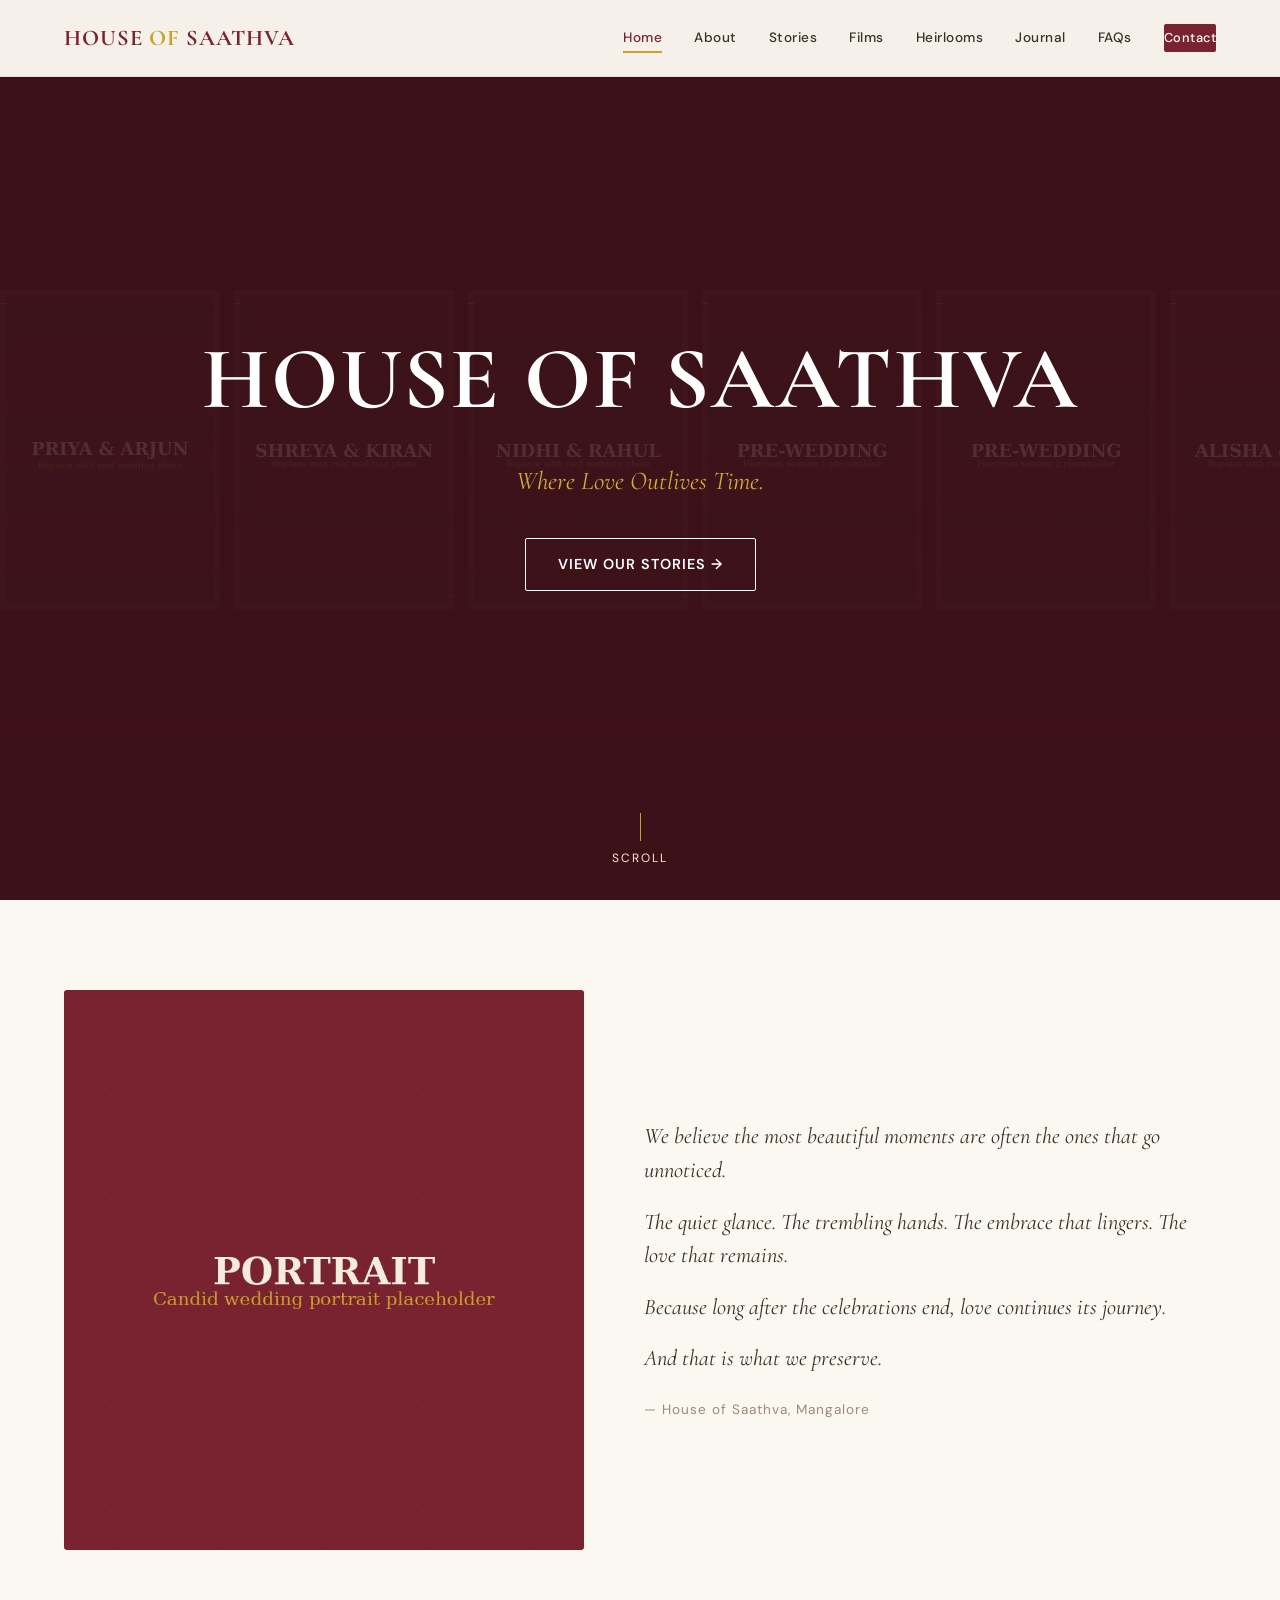
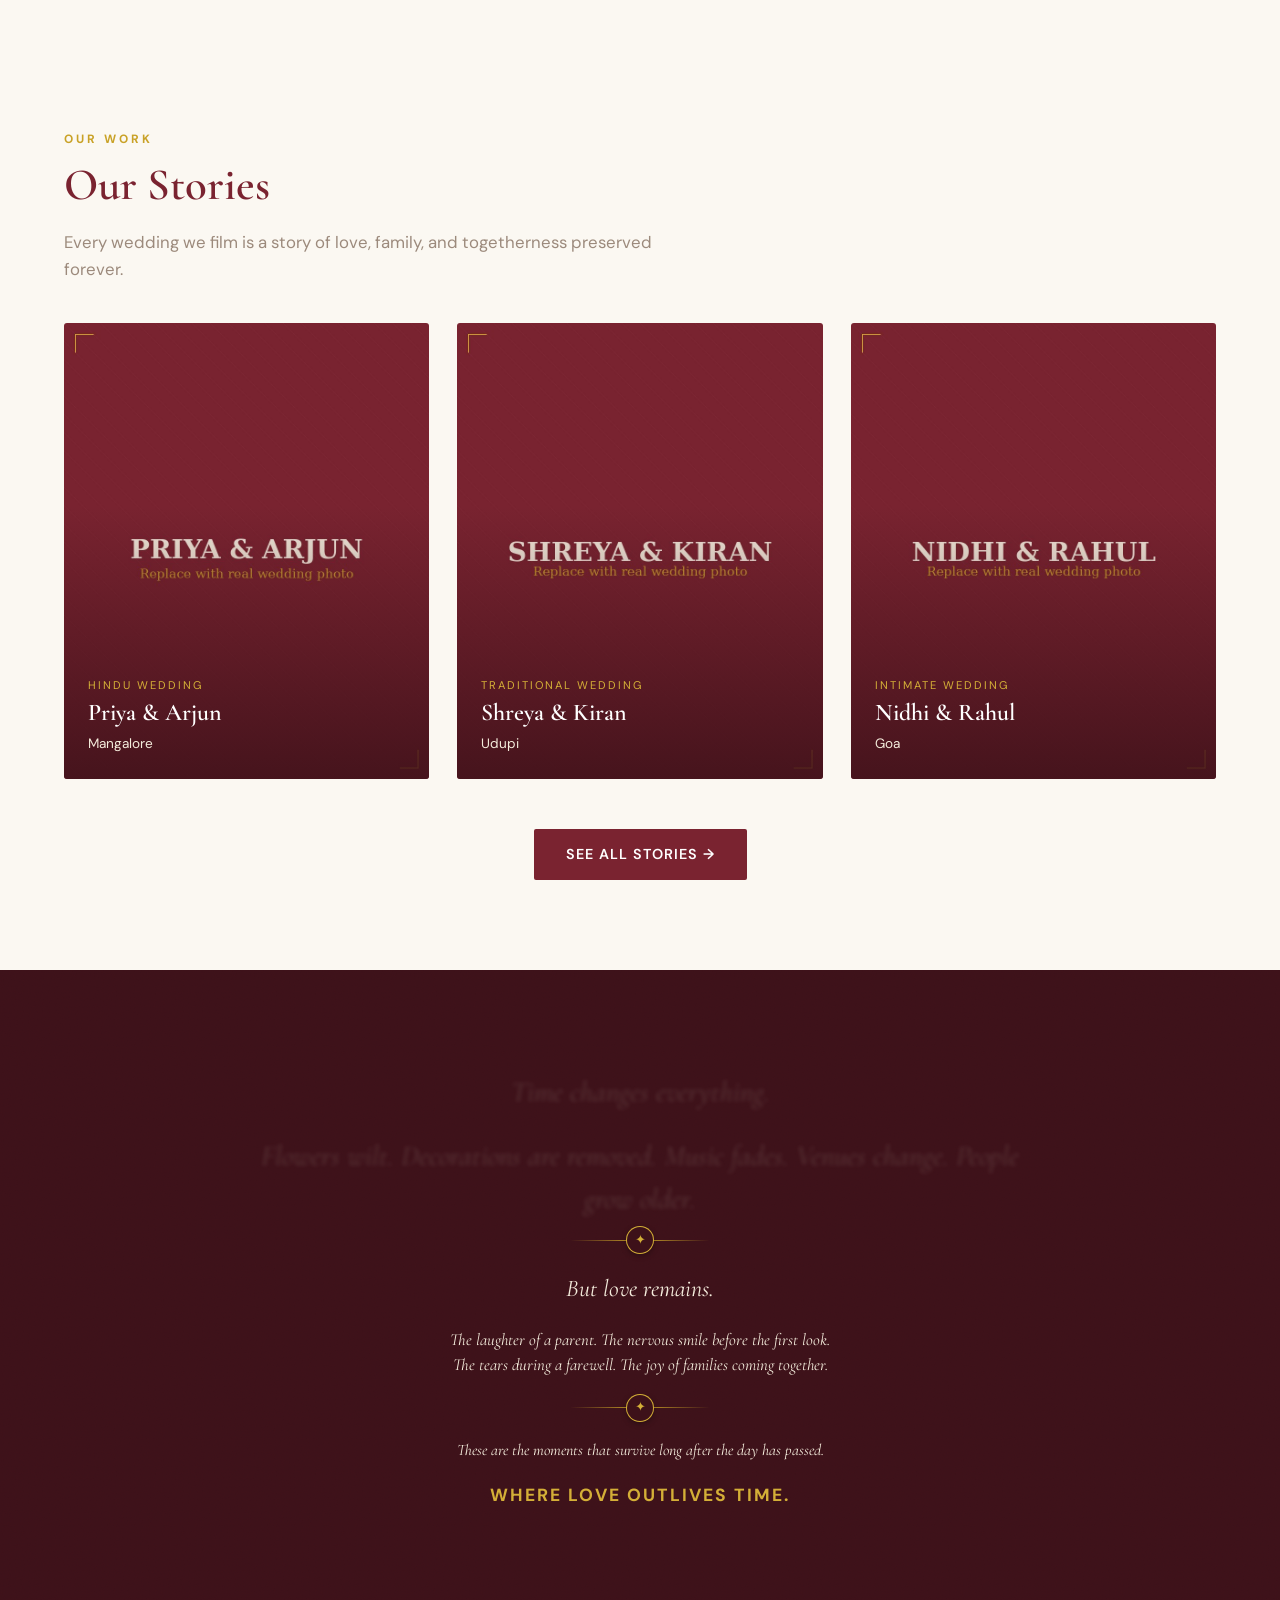
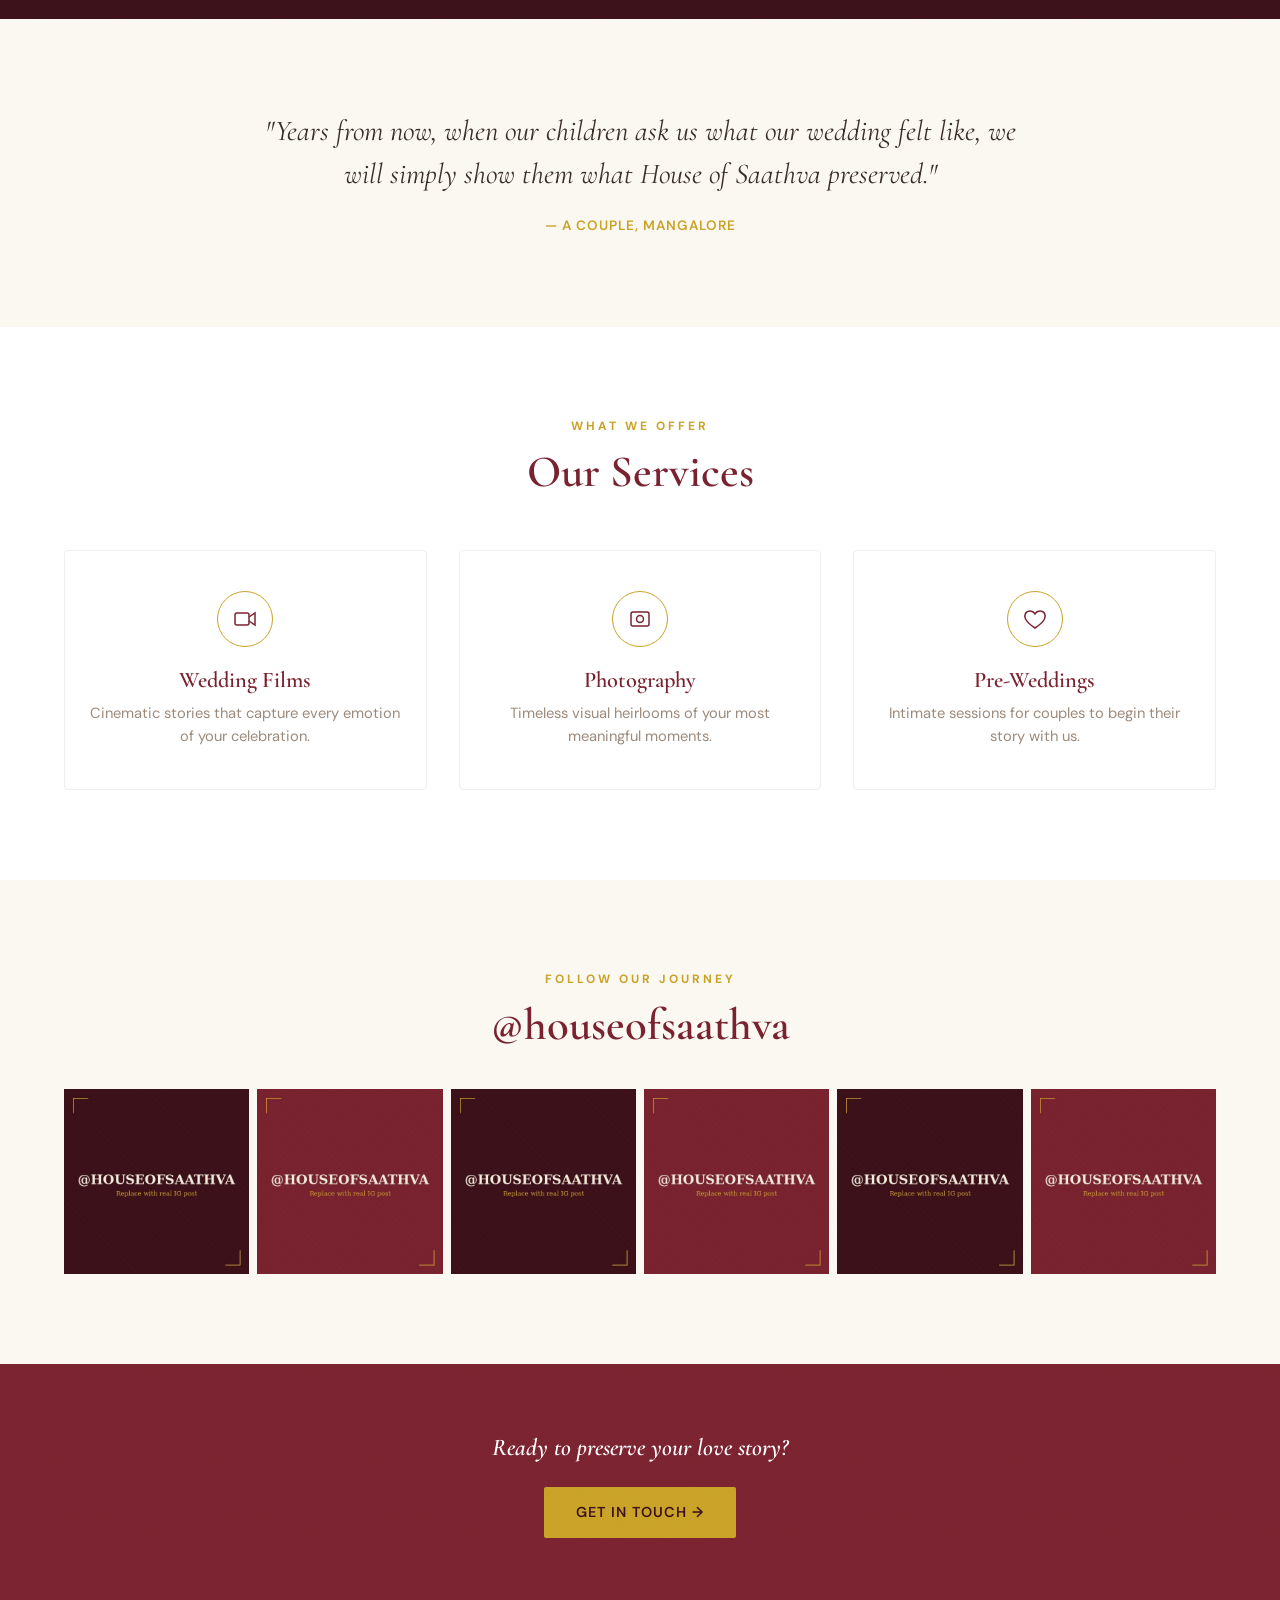
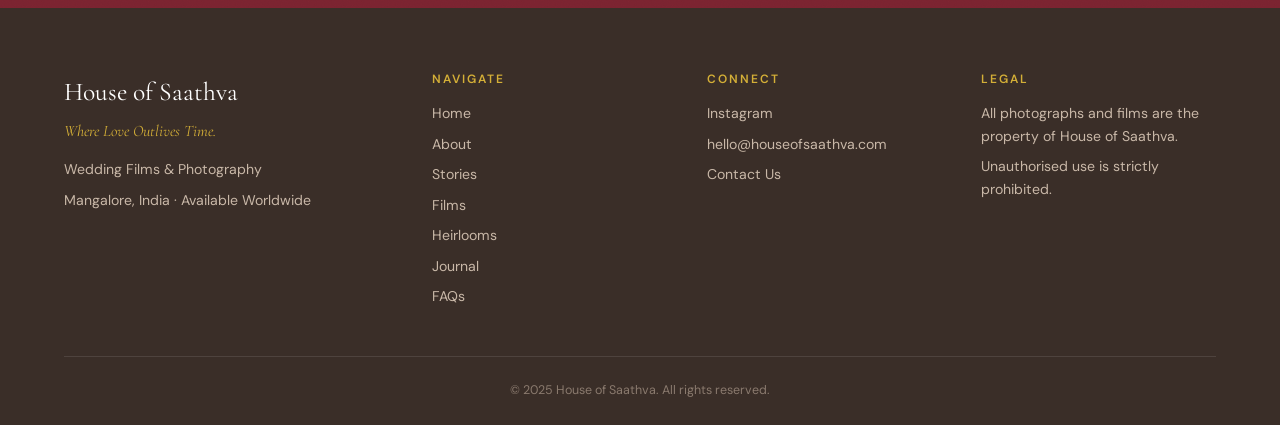
==== HouseOfSaathva-website/index.html @ 0d335da4 "Initial Website" ====
<!DOCTYPE html>
<html lang="en">
<head>
<meta charset="UTF-8">
<meta name="viewport" content="width=device-width, initial-scale=1.0">
<title>House of Saathva | Luxury Wedding Films & Photography in Mangalore</title>
<meta name="description" content="House of Saathva — luxury wedding films and photography studio based in Mangalore. We preserve timeless love stories, emotions, and visual heirlooms for generations. Available worldwide.">
<meta property="og:title" content="House of Saathva | Luxury Wedding Films & Photography">
<meta property="og:description" content="Where Love Outlives Time. Luxury wedding films and photography studio based in Mangalore, available worldwide.">
<meta property="og:image" content="images/og-cover.jpg">
<meta property="og:type" content="website">
<link rel="icon" href="images/favicon.png">
<link rel="stylesheet" href="css/style.css">
</head>
<body>

<!-- ===================== HEADER ===================== -->
<header class="site-header">
  <div class="container">
    <a href="index.html" class="logo">HOUSE <span>OF</span> SAATHVA</a>
    <nav class="nav-links">
      <a href="index.html" class="active">Home</a>
      <a href="about.html">About</a>
      <a href="stories.html">Stories</a>
      <a href="films.html">Films</a>
      <a href="heirlooms.html">Heirlooms</a>
      <a href="journal.html">Journal</a>
      <a href="faqs.html">FAQs</a>
      <a href="contact.html" class="nav-cta">Contact</a>
    </nav>
    <button class="hamburger" aria-label="Toggle menu">
      <span></span><span></span><span></span>
    </button>
  </div>
</header>

<!-- ===================== HOME HERO ===================== -->
<!--
  INTERN NOTE: This hero uses a slow-scrolling "filmstrip" of photo frames
  behind the title instead of one static background image — evokes a film
  reel rather than a posed photo. It currently reuses the story/heirloom
  placeholder images. Once real wedding photos are ready, just swap those
  same filenames (story-1.jpg, story-2.jpg, etc.) and this will update
  automatically — no HTML changes needed. If you'd rather use a real
  wedding video here instead, replace the whole .filmstrip div with:
  <video autoplay muted loop playsinline><source src="images/hero-film.mp4" type="video/mp4"></video>
-->
<section class="home-hero">
  <div class="filmstrip">
    <div class="filmstrip-track">
      <div class="filmstrip-frame" style="background-image:url('images/story-1.jpg')"></div>
      <div class="filmstrip-frame" style="background-image:url('images/story-2.jpg')"></div>
      <div class="filmstrip-frame" style="background-image:url('images/story-3.jpg')"></div>
      <div class="filmstrip-frame" style="background-image:url('images/heirloom-1.jpg')"></div>
      <div class="filmstrip-frame" style="background-image:url('images/heirloom-2.jpg')"></div>
      <div class="filmstrip-frame" style="background-image:url('images/story-4.jpg')"></div>
      <div class="filmstrip-frame" style="background-image:url('images/story-5.jpg')"></div>
      <div class="filmstrip-frame" style="background-image:url('images/story-6.jpg')"></div>
      <!-- duplicate set for seamless infinite loop -->
      <div class="filmstrip-frame" style="background-image:url('images/story-1.jpg')"></div>
      <div class="filmstrip-frame" style="background-image:url('images/story-2.jpg')"></div>
      <div class="filmstrip-frame" style="background-image:url('images/story-3.jpg')"></div>
      <div class="filmstrip-frame" style="background-image:url('images/heirloom-1.jpg')"></div>
      <div class="filmstrip-frame" style="background-image:url('images/heirloom-2.jpg')"></div>
      <div class="filmstrip-frame" style="background-image:url('images/story-4.jpg')"></div>
      <div class="filmstrip-frame" style="background-image:url('images/story-5.jpg')"></div>
      <div class="filmstrip-frame" style="background-image:url('images/story-6.jpg')"></div>
    </div>
  </div>
  <div class="home-hero-content">
    <div class="brand-mark">HOUSE OF SAATHVA</div>
    <div class="tagline">Where Love Outlives Time.</div>
    <a href="stories.html" class="btn btn-outline">View Our Stories →</a>
  </div>
  <div class="scroll-hint"><div class="line"></div>SCROLL</div>
</section>

<!-- ===================== BRAND STATEMENT ===================== -->
<section class="section-ivory">
  <div class="container">
    <div class="statement-grid reveal">
      <img class="develop" src="images/statement-portrait.jpg" alt="Candid wedding portrait by House of Saathva, Mangalore">
      <div class="statement-text">
        <p>We believe the most beautiful moments are often the ones that go unnoticed.</p>
        <p>The quiet glance. The trembling hands. The embrace that lingers. The love that remains.</p>
        <p>Because long after the celebrations end, love continues its journey.</p>
        <p>And that is what we preserve.</p>
        <div class="signature">— House of Saathva, Mangalore</div>
      </div>
    </div>
  </div>
</section>

<!-- ===================== FEATURED STORIES ===================== -->
<section class="section-ivory">
  <div class="container">
    <div class="reveal">
      <span class="eyebrow">Our Work</span>
      <h2 class="section-title">Our Stories</h2>
      <p class="section-sub">Every wedding we film is a story of love, family, and togetherness preserved forever.</p>
    </div>

    <!-- INTERN NOTE: Replace each image below with real wedding photos after July 15 -->
    <div class="card-grid reveal">
      <a href="stories.html" class="story-card">
        <img class="develop" src="images/story-1.jpg" alt="Priya and Arjun Mangalore Hindu wedding photography">
        <div class="story-card-label">
          <span class="tag">Hindu Wedding</span>
          <h3>Priya & Arjun</h3>
          <span class="loc">Mangalore</span>
        </div>
      </a>
      <a href="stories.html" class="story-card">
        <img class="develop" src="images/story-2.jpg" alt="Shreya and Kiran coastal Karnataka wedding photography">
        <div class="story-card-label">
          <span class="tag">Traditional Wedding</span>
          <h3>Shreya & Kiran</h3>
          <span class="loc">Udupi</span>
        </div>
      </a>
      <a href="stories.html" class="story-card">
        <img class="develop" src="images/story-3.jpg" alt="Nidhi and Rahul intimate beach wedding Goa">
        <div class="story-card-label">
          <span class="tag">Intimate Wedding</span>
          <h3>Nidhi & Rahul</h3>
          <span class="loc">Goa</span>
        </div>
      </a>
    </div>

    <div class="center" style="margin-top: 50px;">
      <a href="stories.html" class="btn btn-primary">See All Stories →</a>
    </div>
  </div>
</section>

<!-- ===================== TAGLINE MEANING ===================== -->
<!-- INTERN NOTE: Each <p class="time-line"> here starts dim and slightly
     blurred, like a fading memory. As the user scrolls, JS (see
     js/main.js, the "Tagline scroll sequence" block) adds the class
     "in-focus" to the line currently in view, and "settled" to lines
     already passed. This makes the copy visually perform its own
     meaning — moments surfacing, then settling into memory. The final
     gold line uses .time-final so it stays fully visible once reached,
     anchoring the section. -->
<section class="section-dark texture-grain center" id="time-section">
  <div class="container">
    <div class="quote-block">
      <p class="time-line">Time changes everything.</p>
      <p class="time-line">Flowers wilt. Decorations are removed. Music fades. Venues change. People grow older.</p>
      <div class="divider-dots"><span></span><span></span><span></span></div>
      <p class="time-line" style="font-size: 1.5rem;">But love remains.</p>
      <p class="time-line" style="font-size: 1.05rem;">
      The laughter of a parent. The nervous smile before the first look.<br>
      The tears during a farewell. The joy of families coming together.</p>
      <div class="divider-dots"><span></span><span></span><span></span></div>
      <p class="time-line" style="font-size: 1rem;">
      These are the moments that survive long after the day has passed.</p>
      <p class="time-final" style="margin-top: 20px; letter-spacing: 2px; font-size: 1.1rem; color: var(--gold-light); text-transform: uppercase; font-family: var(--font-body); font-weight: 700; font-style: normal;">
      Where Love Outlives Time.</p>
    </div>
  </div>
</section>

<!-- ===================== TESTIMONIAL ===================== -->
<section class="section-ivory">
  <div class="container">
    <div class="quote-block reveal">
      <!-- INTERN NOTE: Replace with a real testimonial once received -->
      <p>"Years from now, when our children ask us what our wedding felt like, we will simply show them what House of Saathva preserved."</p>
      <div class="author">— A Couple, Mangalore</div>
    </div>
  </div>
</section>

<!-- ===================== SERVICES ===================== -->
<section>
  <div class="container">
    <div class="center reveal" style="margin-bottom: 50px;">
      <span class="eyebrow">What We Offer</span>
      <h2 class="section-title">Our Services</h2>
    </div>
    <div class="services-grid reveal">
      <div class="service-card">
        <div class="service-icon">
          <svg width="24" height="24" viewBox="0 0 24 24" fill="none" stroke="currentColor" stroke-width="1.5"><rect x="2" y="6" width="14" height="12" rx="2"/><path d="M16 10l6-4v12l-6-4"/></svg>
        </div>
        <h3>Wedding Films</h3>
        <p>Cinematic stories that capture every emotion of your celebration.</p>
      </div>
      <div class="service-card">
        <div class="service-icon">
          <svg width="24" height="24" viewBox="0 0 24 24" fill="none" stroke="currentColor" stroke-width="1.5"><rect x="3" y="5" width="18" height="14" rx="2"/><circle cx="12" cy="12" r="3.5"/></svg>
        </div>
        <h3>Photography</h3>
        <p>Timeless visual heirlooms of your most meaningful moments.</p>
      </div>
      <div class="service-card">
        <div class="service-icon">
          <svg width="24" height="24" viewBox="0 0 24 24" fill="none" stroke="currentColor" stroke-width="1.5"><path d="M12 21s-7-4.5-9.5-9C.5 8 3 4 7 4c2 0 4 1.2 5 3 1-1.8 3-3 5-3 4 0 6.5 4 4.5 8-2.5 4.5-9.5 9-9.5 9z"/></svg>
        </div>
        <h3>Pre-Weddings</h3>
        <p>Intimate sessions for couples to begin their story with us.</p>
      </div>
    </div>
  </div>
</section>

<!-- ===================== INSTAGRAM ===================== -->
<section class="section-ivory">
  <div class="container">
    <div class="center reveal" style="margin-bottom: 36px;">
      <span class="eyebrow">Follow Our Journey</span>
      <h2 class="section-title">@houseofsaathva</h2>
    </div>
    <!-- INTERN NOTE: Replace with a real Instagram embed (e.g. Curator.io, SnapWidget,
         or Instagram's own embed API) once the account has content. Static images
         used as a placeholder layout for now. -->
    <div class="insta-grid reveal">
      <a href="https://instagram.com/houseofsaathva" target="_blank"><img src="images/insta-1.jpg" alt="House of Saathva Instagram post"></a>
      <a href="https://instagram.com/houseofsaathva" target="_blank"><img src="images/insta-2.jpg" alt="House of Saathva Instagram post"></a>
      <a href="https://instagram.com/houseofsaathva" target="_blank"><img src="images/insta-3.jpg" alt="House of Saathva Instagram post"></a>
      <a href="https://instagram.com/houseofsaathva" target="_blank"><img src="images/insta-4.jpg" alt="House of Saathva Instagram post"></a>
      <a href="https://instagram.com/houseofsaathva" target="_blank"><img src="images/insta-5.jpg" alt="House of Saathva Instagram post"></a>
      <a href="https://instagram.com/houseofsaathva" target="_blank"><img src="images/insta-6.jpg" alt="House of Saathva Instagram post"></a>
    </div>
  </div>
</section>

<!-- ===================== CTA BANNER ===================== -->
<section class="cta-banner texture-grain">
  <h2>Ready to preserve your love story?</h2>
  <a href="contact.html" class="btn btn-gold">Get in Touch →</a>
</section>

<!-- ===================== FOOTER ===================== -->
<footer class="site-footer">
  <div class="container">
    <div class="footer-grid">
      <div class="footer-col">
        <div class="footer-brand">House of Saathva</div>
        <div class="footer-tagline">Where Love Outlives Time.</div>
        <p>Wedding Films & Photography</p>
        <p>Mangalore, India · Available Worldwide</p>
      </div>
      <div class="footer-col">
        <h4>Navigate</h4>
        <a href="index.html">Home</a>
        <a href="about.html">About</a>
        <a href="stories.html">Stories</a>
        <a href="films.html">Films</a>
        <a href="heirlooms.html">Heirlooms</a>
        <a href="journal.html">Journal</a>
        <a href="faqs.html">FAQs</a>
      </div>
      <div class="footer-col">
        <h4>Connect</h4>
        <a href="https://instagram.com/houseofsaathva" target="_blank">Instagram</a>
        <a href="mailto:hello@houseofsaathva.com">hello@houseofsaathva.com</a>
        <a href="contact.html">Contact Us</a>
      </div>
      <div class="footer-col">
        <h4>Legal</h4>
        <p>All photographs and films are the property of House of Saathva.</p>
        <p>Unauthorised use is strictly prohibited.</p>
      </div>
    </div>
    <div class="footer-bottom">© 2025 House of Saathva. All rights reserved.</div>
  </div>
</footer>

<script src="js/main.js"></script>
</body>
</html>
---- HouseOfSaathva-website/css/style.css ----
/* =========================================================
   HOUSE OF SAATHVA — MAIN STYLESHEET
   Fonts: Cormorant Garamond (headings) + DM Sans (body)
   Colors: see :root variables below
   ========================================================= */

@import url('https://fonts.googleapis.com/css2?family=Cormorant+Garamond:ital,wght@0,400;0,500;0,600;0,700;1,500;1,600&family=DM+Sans:wght@400;500;600;700&display=swap');

:root {
  --maroon: #7A2330;
  --maroon-dark: #3D1119;
  --gold: #C9A227;
  --gold-light: #D4AF37;
  --ivory: #FBF8F2;
  --cream: #F4ECDC;
  --dark: #3A2E28;
  --gray: #9C8A7C;
  --light-gray: #F0EEEB;
  --white: #FFFFFF;

  --font-display: 'Cormorant Garamond', Georgia, serif;
  --font-body: 'DM Sans', -apple-system, sans-serif;

  --max-width: 1200px;
  --transition: 0.3s ease;
}

* { margin: 0; padding: 0; box-sizing: border-box; }

html { scroll-behavior: smooth; }

body {
  font-family: var(--font-body);
  color: var(--dark);
  background: var(--white);
  line-height: 1.6;
  -webkit-font-smoothing: antialiased;
}

img { max-width: 100%; display: block; }
a { text-decoration: none; color: inherit; }
ul { list-style: none; }
button { font-family: inherit; cursor: pointer; border: none; background: none; }

.container {
  max-width: var(--max-width);
  margin: 0 auto;
  padding: 0 24px;
}

h1, h2, h3, h4 {
  font-family: var(--font-display);
  font-weight: 600;
  color: var(--maroon);
  line-height: 1.2;
}

.eyebrow {
  font-family: var(--font-body);
  font-size: 0.75rem;
  font-weight: 700;
  letter-spacing: 3px;
  text-transform: uppercase;
  color: var(--gold);
  display: block;
  margin-bottom: 10px;
}

.section-title {
  font-size: clamp(2rem, 4vw, 2.8rem);
  margin-bottom: 16px;
}

.section-sub {
  font-size: 1.05rem;
  color: var(--gray);
  max-width: 600px;
  margin-bottom: 40px;
}

.divider-dots {
  display: flex;
  justify-content: center;
  align-items: center;
  gap: 14px;
  margin: 30px 0;
}
/* HEIRLOOM SEAL — signature element. Replaces plain dots everywhere
   the .divider-dots markup is used, with no HTML changes required.
   A stitched-thread + wax-seal motif, evoking "Saath" (togetherness)
   and the idea of something bound and preserved. */
.divider-dots {
  position: relative;
}
.divider-dots span { display: none; } /* old plain dots, hidden — kept in markup for safety */
.divider-dots::before {
  content: '';
  width: 140px;
  height: 1px;
  background: linear-gradient(90deg, transparent, var(--gold) 50%, transparent);
}
.divider-dots::after {
  content: '✦';
  position: absolute;
  left: 50%;
  top: 50%;
  transform: translate(-50%, -50%);
  width: 26px;
  height: 26px;
  display: flex;
  align-items: center;
  justify-content: center;
  font-size: 13px;
  color: var(--maroon-dark);
  background: var(--gold);
  border-radius: 50%;
  box-shadow: 0 0 0 1px var(--gold), 0 2px 6px rgba(0,0,0,0.25);
}
.section-dark .divider-dots::after { color: var(--gold-light); background: var(--maroon-dark); box-shadow: 0 0 0 1px var(--gold-light), 0 2px 6px rgba(0,0,0,0.4); }

/* ===================== FILM GRAIN / HEIRLOOM TEXTURE ===================== */
/* Very subtle noise texture — pushes dark sections from "flat color"
   toward "aged photograph." Pure CSS, no image asset required. */
.texture-grain {
  position: relative;
}
.texture-grain::before {
  content: '';
  position: absolute;
  inset: 0;
  pointer-events: none;
  opacity: 0.06;
  mix-blend-mode: overlay;
  background-image: url("data:image/svg+xml,%3Csvg xmlns='http://www.w3.org/2000/svg' width='160' height='160'%3E%3Cfilter id='n'%3E%3CfeTurbulence type='fractalNoise' baseFrequency='0.85' numOctaves='2' stitchTiles='stitch'/%3E%3C/filter%3E%3Crect width='100%25' height='100%25' filter='url(%23n)'/%3E%3C/svg%3E");
}
.section-dark { position: relative; }

/* ===================== PHOTO DEVELOPING EFFECT ===================== */
/* Images tagged .develop start desaturated/soft/slightly zoomed, as if
   surfacing from a darkroom tray, then resolve to full clarity once
   scrolled into view (triggered by the existing .reveal/.visible JS). */
.develop {
  filter: sepia(45%) saturate(55%) blur(3px) brightness(0.92);
  transform: scale(1.04);
  transition: filter 1.4s cubic-bezier(0.22, 1, 0.36, 1), transform 1.4s cubic-bezier(0.22, 1, 0.36, 1);
}
.reveal.visible .develop,
.reveal.visible.develop {
  filter: sepia(0%) saturate(100%) blur(0) brightness(1);
  transform: scale(1);
}

/* ===================== TAGLINE "TIME" SCROLL SEQUENCE ===================== */
/* Each line starts dim/blurred like a fading memory, sharpens into full
   clarity as it's scrolled to, then settles into a soft dim once the
   next line takes focus — performing the section's own words. */
.time-line {
  opacity: 0.18;
  filter: blur(2px);
  transform: translateY(10px);
  transition: opacity 0.9s ease, filter 0.9s ease, transform 0.9s ease;
}
.time-line.in-focus {
  opacity: 1;
  filter: blur(0);
  transform: translateY(0);
}
.time-line.settled {
  opacity: 0.45;
  filter: blur(0);
  transform: translateY(0);
}
.time-final {
  opacity: 0;
  transform: translateY(8px);
  transition: opacity 1.1s ease, transform 1.1s ease;
}
.time-final.in-focus { opacity: 1; transform: translateY(0); }

/* ===================== FILMSTRIP HERO BACKDROP ===================== */
/* A slow horizontal reel of frames behind the home hero text — evokes
   cinema/film rather than a static photograph. Pure CSS animation. */
.filmstrip {
  position: absolute;
  inset: 0;
  display: flex;
  align-items: center;
  overflow: hidden;
  z-index: 0;
  opacity: 0.5;
}
.filmstrip-track {
  display: flex;
  gap: 14px;
  animation: filmstrip-scroll 90s linear infinite;
  will-change: transform;
}
.filmstrip-frame {
  flex: 0 0 auto;
  width: 220px;
  height: 320px;
  border: 6px solid rgba(251,248,242,0.08);
  border-radius: 2px;
  background-size: cover;
  background-position: center;
  filter: grayscale(35%) brightness(0.65);
}
@keyframes filmstrip-scroll {
  from { transform: translateX(0); }
  to { transform: translateX(-50%); }
}
@media (prefers-reduced-motion: reduce) {
  .filmstrip-track { animation: none; }
}
@media (max-width: 900px) {
  .filmstrip-frame { width: 160px; height: 230px; }
}

/* ===================== BUTTONS ===================== */
.btn {
  display: inline-block;
  padding: 14px 32px;
  font-size: 0.9rem;
  font-weight: 600;
  letter-spacing: 1px;
  text-transform: uppercase;
  border-radius: 2px;
  transition: var(--transition);
}
.btn-primary {
  background: var(--maroon);
  color: var(--white);
}
.btn-primary:hover { background: var(--maroon-dark); }
.btn-outline {
  background: transparent;
  border: 1.5px solid var(--white);
  color: var(--white);
}
.btn-outline:hover { background: var(--white); color: var(--maroon); }
.btn-gold {
  background: var(--gold);
  color: var(--maroon-dark);
}
.btn-gold:hover { background: var(--gold-light); }

/* ===================== HEADER / NAV ===================== */
.site-header {
  position: fixed;
  top: 0; left: 0; right: 0;
  z-index: 1000;
  background: rgba(251, 248, 242, 0.97);
  border-bottom: 1px solid rgba(201, 162, 39, 0.2);
  transition: var(--transition);
}
.site-header .container {
  display: flex;
  align-items: center;
  justify-content: space-between;
  height: 76px;
}
.logo {
  font-family: var(--font-display);
  font-size: 1.4rem;
  font-weight: 700;
  color: var(--maroon);
  letter-spacing: 1px;
}
.logo span { color: var(--gold); }

.nav-links {
  display: flex;
  gap: 32px;
  align-items: center;
}
.nav-links a {
  font-size: 0.85rem;
  font-weight: 500;
  letter-spacing: 0.5px;
  color: var(--dark);
  position: relative;
  padding: 4px 0;
  transition: var(--transition);
}
.nav-links a::after {
  content: '';
  position: absolute;
  bottom: 0; left: 0;
  width: 0; height: 1.5px;
  background: var(--gold);
  transition: var(--transition);
}
.nav-links a:hover::after,
.nav-links a.active::after { width: 100%; }
.nav-links a:hover,
.nav-links a.active { color: var(--maroon); }

.nav-cta {
  background: var(--maroon);
  color: var(--white) !important;
  padding: 10px 22px;
  border-radius: 2px;
  font-size: 0.8rem !important;
}
.nav-cta::after { display: none; }
.nav-cta:hover { background: var(--maroon-dark); }

.hamburger {
  display: none;
  flex-direction: column;
  gap: 5px;
  background: none;
}
.hamburger span {
  width: 26px; height: 2px;
  background: var(--maroon);
  transition: var(--transition);
}

/* ===================== HERO (generic page banner) ===================== */
.page-hero {
  height: 60vh;
  min-height: 380px;
  position: relative;
  display: flex;
  align-items: center;
  justify-content: center;
  text-align: center;
  background-size: cover;
  background-position: center;
  margin-top: 0;
}
.page-hero::before {
  content: '';
  position: absolute;
  inset: 0;
  background: linear-gradient(180deg, rgba(61,17,25,0.55) 0%, rgba(61,17,25,0.75) 100%);
}
.page-hero-content {
  position: relative;
  z-index: 2;
  color: var(--white);
}
.page-hero-content .eyebrow { color: var(--gold-light); }
.page-hero-content h1 {
  color: var(--white);
  font-size: clamp(2.5rem, 6vw, 4rem);
  font-style: italic;
}
.page-hero-content p {
  margin-top: 12px;
  font-size: 1.1rem;
  color: var(--cream);
}

/* ===================== HOME HERO (video) ===================== */
.home-hero {
  height: 100vh;
  position: relative;
  display: flex;
  align-items: center;
  justify-content: center;
  overflow: hidden;
  background: var(--maroon-dark);
}
.home-hero video,
.home-hero .hero-fallback-img {
  position: absolute;
  inset: 0;
  width: 100%;
  height: 100%;
  object-fit: cover;
}
.home-hero::before {
  content: '';
  position: absolute;
  inset: 0;
  background: linear-gradient(180deg, rgba(61,17,25,0.45) 0%, rgba(61,17,25,0.7) 100%);
  z-index: 1;
}
.home-hero-content {
  position: relative;
  z-index: 2;
  text-align: center;
  color: var(--white);
  padding: 0 20px;
}
.home-hero-content .brand-mark {
  font-family: var(--font-display);
  font-size: clamp(2.8rem, 8vw, 5.5rem);
  font-weight: 700;
  letter-spacing: 2px;
  margin-bottom: 12px;
}
.home-hero-content .tagline {
  font-family: var(--font-display);
  font-style: italic;
  font-size: clamp(1.1rem, 2.5vw, 1.6rem);
  color: var(--gold-light);
  margin-bottom: 36px;
}
.scroll-hint {
  position: absolute;
  bottom: 32px;
  left: 50%;
  transform: translateX(-50%);
  z-index: 2;
  color: var(--cream);
  font-size: 0.75rem;
  letter-spacing: 2px;
  text-transform: uppercase;
  display: flex;
  flex-direction: column;
  align-items: center;
  gap: 8px;
  animation: bounce 2.2s infinite;
}
.scroll-hint .line { width: 1px; height: 28px; background: var(--gold); }
@keyframes bounce {
  0%, 100% { transform: translate(-50%, 0); }
  50% { transform: translate(-50%, 8px); }
}

/* ===================== SECTIONS ===================== */
section { padding: 90px 0; }
.section-ivory { background: var(--ivory); }
.section-dark {
  background: var(--maroon-dark);
  color: var(--cream);
}
.section-dark h2, .section-dark h3 { color: var(--white); }
.section-dark .eyebrow { color: var(--gold-light); }

.center { text-align: center; }

/* ===================== BRAND STATEMENT (2-col) ===================== */
.statement-grid {
  display: grid;
  grid-template-columns: 1fr 1.1fr;
  gap: 60px;
  align-items: center;
}
.statement-grid img { border-radius: 3px; width: 100%; height: 560px; object-fit: cover; }
.statement-text p {
  font-family: var(--font-display);
  font-size: 1.4rem;
  font-style: italic;
  color: var(--dark);
  line-height: 1.5;
  margin-bottom: 18px;
}
.statement-text .signature {
  font-family: var(--font-body);
  font-size: 0.85rem;
  font-style: normal;
  color: var(--gray);
  letter-spacing: 1px;
  margin-top: 24px;
}

/* ===================== CARD GRID (stories) ===================== */
.card-grid {
  display: grid;
  grid-template-columns: repeat(3, 1fr);
  gap: 28px;
}
.story-card {
  position: relative;
  overflow: hidden;
  border-radius: 3px;
  aspect-ratio: 4/5;
  cursor: pointer;
}
.story-card img {
  width: 100%; height: 100%; object-fit: cover;
  transition: transform 0.6s ease;
}
.story-card:hover img { transform: scale(1.08); }
.story-card::after {
  content: '';
  position: absolute; inset: 0;
  background: linear-gradient(180deg, transparent 40%, rgba(61,17,25,0.85) 100%);
}
.story-card-label {
  position: absolute;
  bottom: 24px; left: 24px; right: 24px;
  z-index: 2;
  color: var(--white);
}
.story-card-label .tag {
  font-size: 0.7rem;
  letter-spacing: 2px;
  text-transform: uppercase;
  color: var(--gold-light);
  display: block;
  margin-bottom: 4px;
}
.story-card-label h3 {
  color: var(--white);
  font-size: 1.5rem;
  margin-bottom: 2px;
}
.story-card-label .loc {
  font-size: 0.85rem;
  color: var(--cream);
}

/* ===================== FILTER TAGS ===================== */
.filter-tags {
  display: flex;
  gap: 12px;
  flex-wrap: wrap;
  margin-bottom: 40px;
}
.filter-tag {
  padding: 8px 20px;
  border: 1px solid var(--gray);
  border-radius: 30px;
  font-size: 0.8rem;
  font-weight: 500;
  color: var(--dark);
  transition: var(--transition);
}
.filter-tag:hover, .filter-tag.active {
  background: var(--maroon);
  border-color: var(--maroon);
  color: var(--white);
}

/* ===================== QUOTE / TESTIMONIAL ===================== */
.quote-block {
  max-width: 760px;
  margin: 0 auto;
  text-align: center;
}
.quote-block p {
  font-family: var(--font-display);
  font-style: italic;
  font-size: clamp(1.3rem, 3vw, 1.8rem);
  color: var(--dark);
  line-height: 1.5;
  margin-bottom: 20px;
}
.section-dark .quote-block p { color: var(--cream); }
.quote-block .author {
  font-size: 0.85rem;
  letter-spacing: 1px;
  color: var(--gold);
  font-weight: 600;
  text-transform: uppercase;
}

/* ===================== SERVICES (3 cards) ===================== */
.services-grid {
  display: grid;
  grid-template-columns: repeat(3, 1fr);
  gap: 32px;
}
.service-card {
  text-align: center;
  padding: 40px 24px;
  background: var(--white);
  border: 1px solid var(--light-gray);
  border-radius: 4px;
  transition: var(--transition);
}
.service-card:hover { border-color: var(--gold); transform: translateY(-4px); }
.service-icon {
  width: 56px; height: 56px;
  margin: 0 auto 20px;
  border: 1.5px solid var(--gold);
  border-radius: 50%;
  display: flex; align-items: center; justify-content: center;
  color: var(--maroon);
}
.service-card h3 { margin-bottom: 8px; font-size: 1.4rem; }
.service-card p { color: var(--gray); font-size: 0.92rem; }

/* ===================== VALUES (5 across) ===================== */
.values-grid {
  display: grid;
  grid-template-columns: repeat(5, 1fr);
  gap: 24px;
}
.value-item { text-align: center; }
.value-num {
  width: 64px; height: 64px;
  border: 1.5px solid var(--gold);
  border-radius: 50%;
  display: flex; align-items: center; justify-content: center;
  font-family: var(--font-display);
  font-size: 1.5rem; font-weight: 700;
  color: var(--maroon);
  margin: 0 auto 14px;
}
.value-item h4 { font-size: 1.1rem; margin-bottom: 6px; color: var(--maroon); }
.value-item p { font-size: 0.8rem; color: var(--gray); font-style: italic; }

/* ===================== INSTAGRAM GRID ===================== */
.insta-grid {
  display: grid;
  grid-template-columns: repeat(6, 1fr);
  gap: 8px;
}
.insta-grid a { aspect-ratio: 1; overflow: hidden; }
.insta-grid img { width: 100%; height: 100%; object-fit: cover; transition: var(--transition); }
.insta-grid a:hover img { opacity: 0.8; transform: scale(1.05); }

/* ===================== CTA BANNER ===================== */
.cta-banner {
  background: var(--maroon);
  color: var(--white);
  text-align: center;
  padding: 70px 24px;
}
.cta-banner h2 { color: var(--white); margin-bottom: 24px; font-style: italic; }

/* ===================== FILM EMBEDS ===================== */
.film-featured {
  position: relative;
  width: 100%;
  aspect-ratio: 16/9;
  border-radius: 4px;
  overflow: hidden;
  margin-bottom: 50px;
}
.film-featured iframe { width: 100%; height: 100%; border: 0; }
.film-grid {
  display: grid;
  grid-template-columns: repeat(3, 1fr);
  gap: 28px;
}
.film-thumb {
  position: relative;
  aspect-ratio: 16/9;
  border-radius: 3px;
  overflow: hidden;
}
.film-thumb iframe { width: 100%; height: 100%; border: 0; }

/* ===================== ABOUT — text blocks ===================== */
.prose { max-width: 760px; }
.prose p { margin-bottom: 16px; font-size: 1.02rem; }
.prose .lead {
  font-family: var(--font-display);
  font-style: italic;
  font-size: 1.3rem;
  color: var(--maroon);
}

/* ===================== BLOG / JOURNAL ===================== */
.blog-grid {
  display: grid;
  grid-template-columns: repeat(3, 1fr);
  gap: 32px;
}
.blog-card { background: var(--white); }
.blog-card img { width: 100%; height: 240px; object-fit: cover; border-radius: 3px; margin-bottom: 18px; }
.blog-card .date { font-size: 0.75rem; color: var(--gold); letter-spacing: 1px; text-transform: uppercase; }
.blog-card h3 { font-size: 1.4rem; margin: 8px 0 10px; }
.blog-card p { color: var(--gray); font-size: 0.92rem; margin-bottom: 12px; }
.blog-card .read-more { font-size: 0.82rem; font-weight: 600; color: var(--maroon); }

/* ===================== FAQ ACCORDION ===================== */
.faq-item {
  border-bottom: 1px solid var(--light-gray);
}
.faq-question {
  display: flex;
  justify-content: space-between;
  align-items: center;
  padding: 24px 0;
  cursor: pointer;
  width: 100%;
  text-align: left;
}
.faq-question h3 { font-size: 1.15rem; color: var(--dark); font-family: var(--font-body); font-weight: 600; }
.faq-icon {
  font-size: 1.4rem;
  color: var(--gold);
  transition: var(--transition);
  flex-shrink: 0;
  margin-left: 16px;
}
.faq-item.open .faq-icon { transform: rotate(45deg); }
.faq-answer {
  max-height: 0;
  overflow: hidden;
  transition: max-height 0.35s ease, padding 0.35s ease;
}
.faq-item.open .faq-answer { max-height: 300px; padding-bottom: 24px; }
.faq-answer p { color: var(--gray); font-size: 0.95rem; line-height: 1.7; }

/* ===================== CONTACT ===================== */
.contact-grid {
  display: grid;
  grid-template-columns: 1.3fr 1fr;
  gap: 60px;
}
.form-group { margin-bottom: 20px; }
.form-group label {
  display: block;
  font-size: 0.8rem;
  font-weight: 600;
  letter-spacing: 0.5px;
  margin-bottom: 6px;
  color: var(--dark);
}
.form-group input,
.form-group select,
.form-group textarea {
  width: 100%;
  padding: 13px 16px;
  border: 1px solid var(--light-gray);
  border-radius: 2px;
  font-family: var(--font-body);
  font-size: 0.95rem;
  background: var(--ivory);
  transition: var(--transition);
}
.form-group input:focus,
.form-group select:focus,
.form-group textarea:focus {
  outline: none;
  border-color: var(--gold);
}
.checkbox-group {
  display: flex;
  flex-wrap: wrap;
  gap: 14px;
}
.checkbox-item {
  display: flex;
  align-items: center;
  gap: 6px;
  font-size: 0.88rem;
}
.checkbox-item input { width: auto; }

.contact-info { background: var(--cream); padding: 36px; border-radius: 4px; }
.contact-info h3 { margin-bottom: 18px; }
.contact-info-item { margin-bottom: 18px; }
.contact-info-item .label { font-size: 0.75rem; letter-spacing: 1px; text-transform: uppercase; color: var(--gold); display: block; margin-bottom: 3px; }
.contact-info-item .value { font-size: 1.05rem; color: var(--dark); }

.form-status {
  display: none;
  margin-top: 16px;
  padding: 14px 18px;
  border-radius: 3px;
  font-size: 0.9rem;
}
.form-status.success { display: block; background: #E6F4EA; color: #1E6B3C; }
.form-status.error { display: block; background: #FBEAEA; color: #A12E2E; }

/* ===================== FOOTER ===================== */
.site-footer {
  background: var(--dark);
  color: var(--cream);
  padding: 64px 0 24px;
}
.footer-grid {
  display: grid;
  grid-template-columns: 1.4fr 1fr 1fr 1fr;
  gap: 40px;
  margin-bottom: 40px;
}
.footer-col h4 {
  color: var(--gold-light);
  font-size: 0.75rem;
  letter-spacing: 2px;
  text-transform: uppercase;
  margin-bottom: 16px;
  font-family: var(--font-body);
}
.footer-brand {
  font-family: var(--font-display);
  font-size: 1.6rem;
  color: var(--white);
  margin-bottom: 6px;
}
.footer-tagline { font-style: italic; color: var(--gold-light); margin-bottom: 14px; font-family: var(--font-display); }
.footer-col p, .footer-col a { font-size: 0.88rem; color: #C9B8A8; display: block; margin-bottom: 8px; }
.footer-col a:hover { color: var(--gold-light); }
.footer-bottom {
  border-top: 1px solid rgba(255,255,255,0.1);
  padding-top: 24px;
  text-align: center;
  font-size: 0.78rem;
  color: #8A7A6E;
}

/* ===================== UTILITY ===================== */
.mt-0 { margin-top: 0; }
.reveal { opacity: 0; transform: translateY(24px); transition: opacity 0.7s ease, transform 0.7s ease; }
.reveal.visible { opacity: 1; transform: translateY(0); }

/* ===================== RESPONSIVE ===================== */
@media (max-width: 900px) {
  .nav-links { display: none; }
  .hamburger { display: flex; }
  .statement-grid { grid-template-columns: 1fr; }
  .statement-grid img { height: 360px; }
  .card-grid, .services-grid, .film-grid, .blog-grid { grid-template-columns: repeat(2, 1fr); }
  .values-grid { grid-template-columns: repeat(2, 1fr); gap: 32px 16px; }
  .insta-grid { grid-template-columns: repeat(3, 1fr); }
  .contact-grid { grid-template-columns: 1fr; }
  .footer-grid { grid-template-columns: 1fr 1fr; }

  .nav-links.mobile-open {
    display: flex;
    flex-direction: column;
    position: absolute;
    top: 76px; left: 0; right: 0;
    background: var(--ivory);
    padding: 24px;
    gap: 18px;
    border-bottom: 1px solid var(--light-gray);
  }
}

@media (max-width: 560px) {
  .card-grid, .services-grid, .film-grid, .blog-grid, .values-grid { grid-template-columns: 1fr; }
  .insta-grid { grid-template-columns: repeat(3, 1fr); }
  section { padding: 60px 0; }
}

@media (prefers-reduced-motion: reduce) {
  * { animation: none !important; transition: none !important; }
}
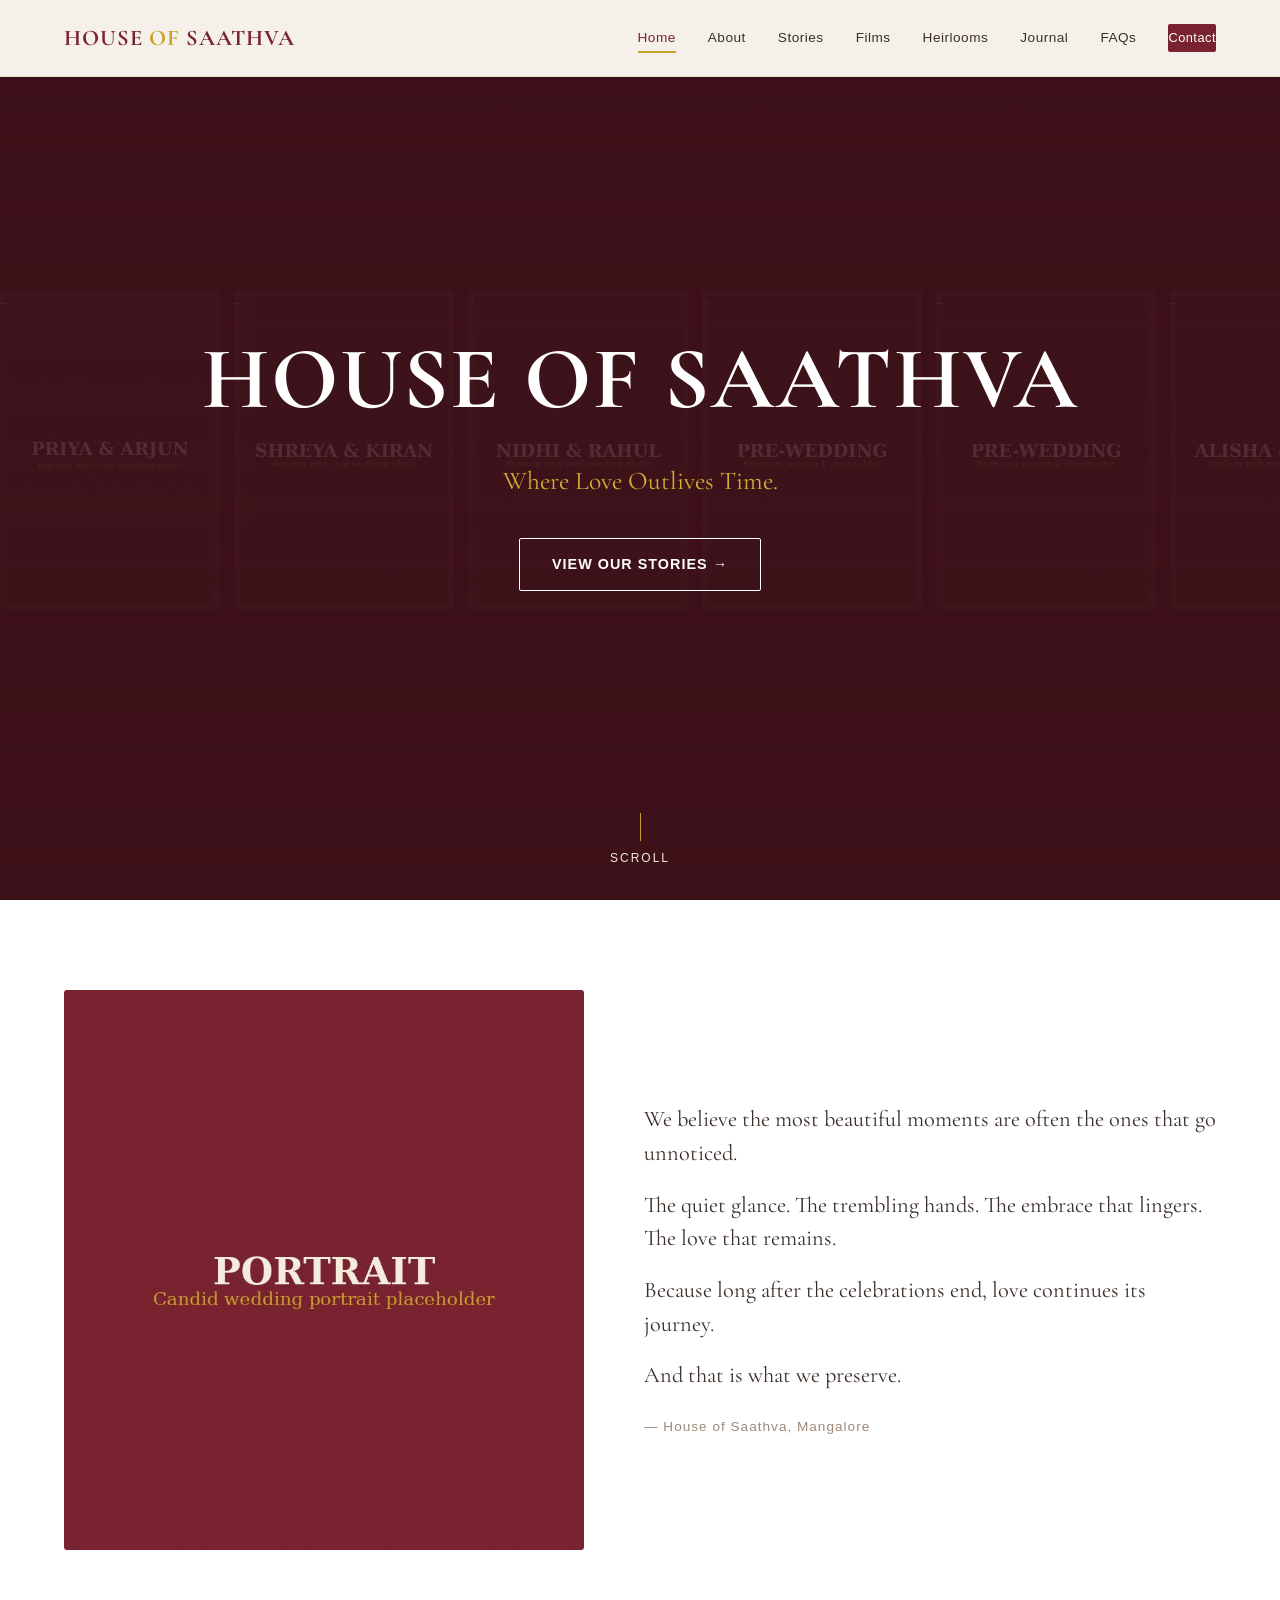
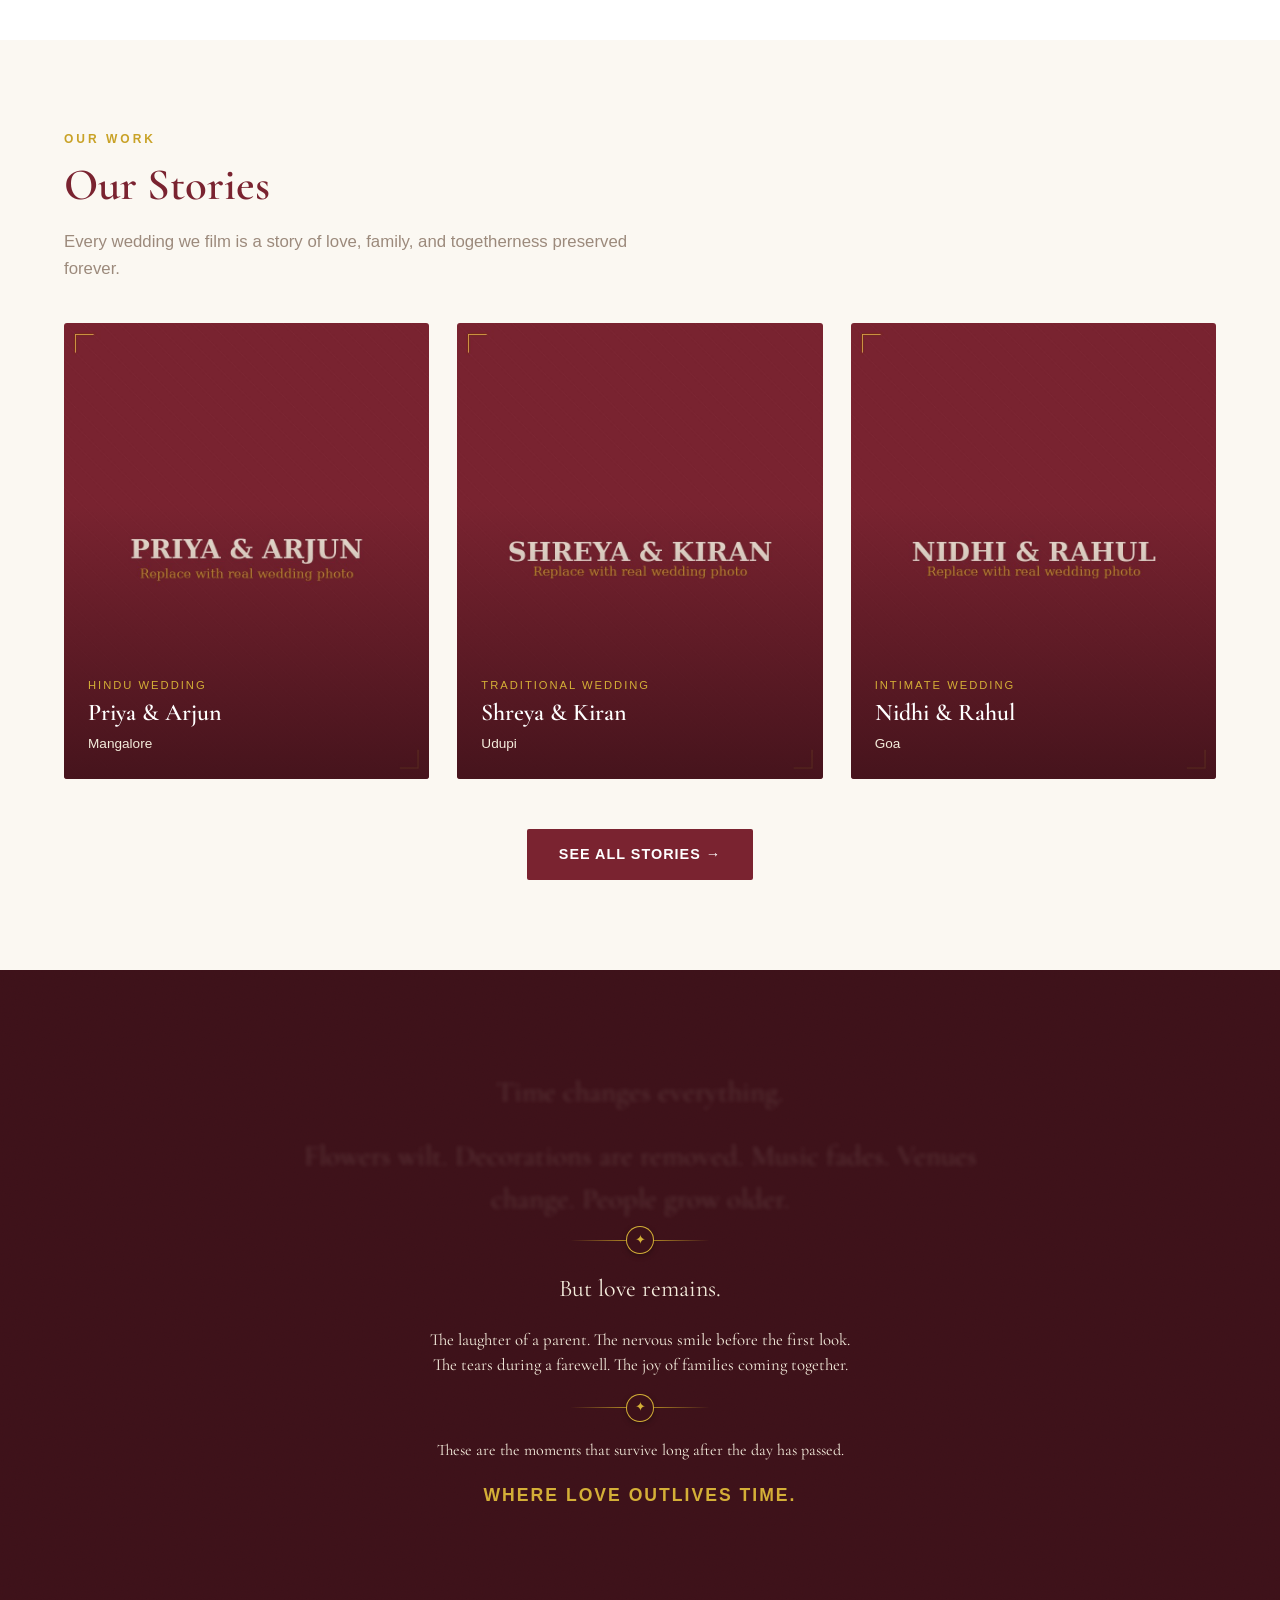
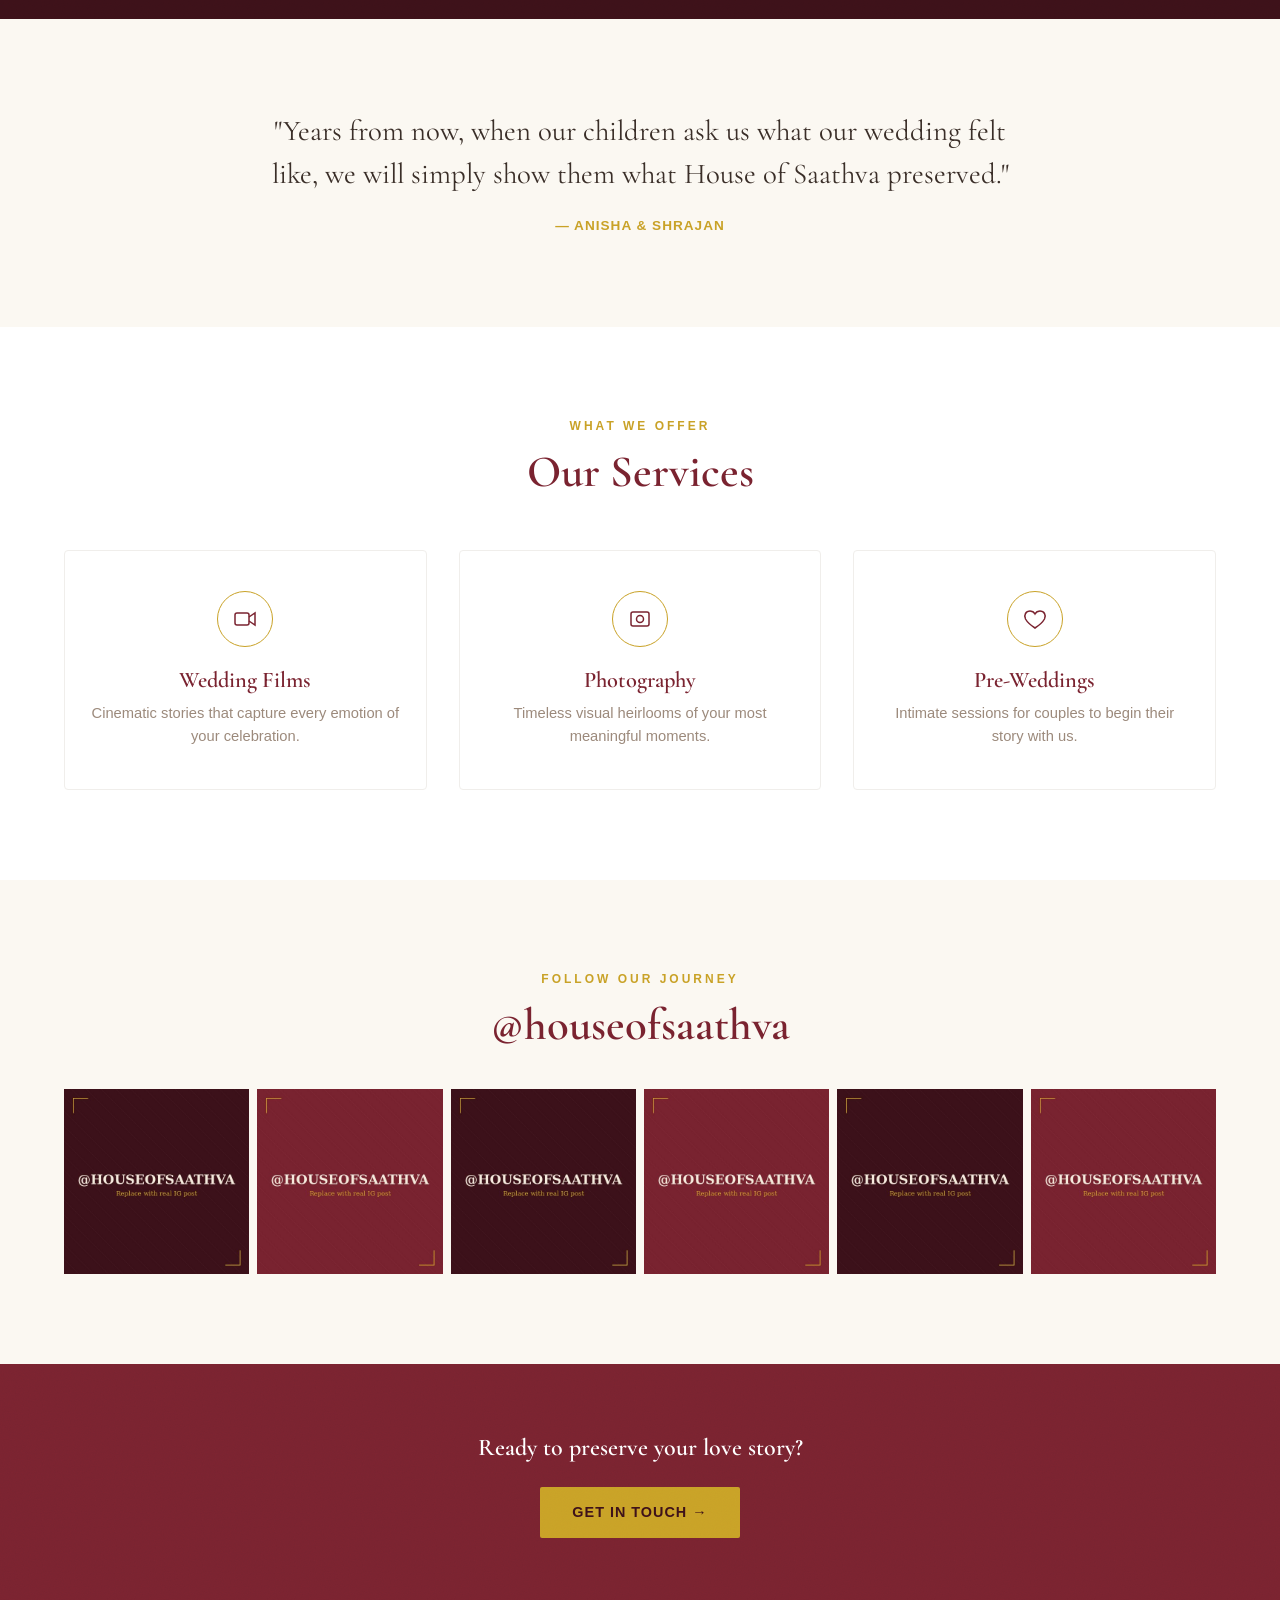
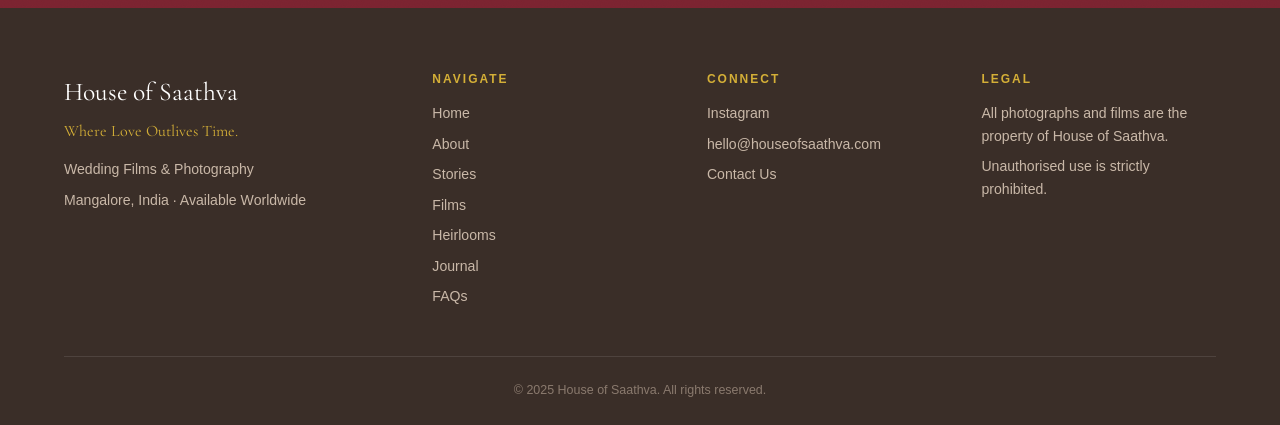
==== commit 620cf027: "update style" ====
--- a/HouseOfSaathva-website/index.html
+++ b/HouseOfSaathva-website/index.html
@@ -76,7 +76,7 @@
 </section>
 
 <!-- ===================== BRAND STATEMENT ===================== -->
-<section class="section-ivory">
+<section class="section-cream">
   <div class="container">
     <div class="statement-grid reveal">
       <img class="develop" src="images/statement-portrait.jpg" alt="Candid wedding portrait by House of Saathva, Mangalore">
@@ -168,7 +168,7 @@
     <div class="quote-block reveal">
       <!-- INTERN NOTE: Replace with a real testimonial once received -->
       <p>"Years from now, when our children ask us what our wedding felt like, we will simply show them what House of Saathva preserved."</p>
-      <div class="author">— A Couple, Mangalore</div>
+      <div class="author">— Anisha & Shrajan</div>
     </div>
   </div>
 </section>
--- a/HouseOfSaathva-website/css/style.css
+++ b/HouseOfSaathva-website/css/style.css
@@ -18,8 +18,8 @@
   --light-gray: #F0EEEB;
   --white: #FFFFFF;
 
-  --font-display: 'Cormorant Garamond', Georgia, serif;
-  --font-body: 'DM Sans', -apple-system, sans-serif;
+--font-display: 'Cormorant Garamond', Georgia, serif;
+--font-body: 'Jost', sans-serif;
 
   --max-width: 1200px;
   --transition: 0.3s ease;
@@ -345,7 +345,7 @@
 .page-hero-content h1 {
   color: var(--white);
   font-size: clamp(2.5rem, 6vw, 4rem);
-  font-style: italic;
+  font-style: normal;
 }
 .page-hero-content p {
   margin-top: 12px;
@@ -394,7 +394,7 @@
 }
 .home-hero-content .tagline {
   font-family: var(--font-display);
-  font-style: italic;
+  font-style: normal;
   font-size: clamp(1.1rem, 2.5vw, 1.6rem);
   color: var(--gold-light);
   margin-bottom: 36px;
@@ -444,7 +444,7 @@
 .statement-text p {
   font-family: var(--font-display);
   font-size: 1.4rem;
-  font-style: italic;
+  font-style: normal;
   color: var(--dark);
   line-height: 1.5;
   margin-bottom: 18px;
@@ -535,7 +535,7 @@
 }
 .quote-block p {
   font-family: var(--font-display);
-  font-style: italic;
+  font-style: normal;
   font-size: clamp(1.3rem, 3vw, 1.8rem);
   color: var(--dark);
   line-height: 1.5;
@@ -594,7 +594,7 @@
   margin: 0 auto 14px;
 }
 .value-item h4 { font-size: 1.1rem; margin-bottom: 6px; color: var(--maroon); }
-.value-item p { font-size: 0.8rem; color: var(--gray); font-style: italic; }
+.value-item p { font-size: 0.8rem; color: var(--gray); font-style: normal; }
 
 /* ===================== INSTAGRAM GRID ===================== */
 .insta-grid {
@@ -613,7 +613,7 @@
   text-align: center;
   padding: 70px 24px;
 }
-.cta-banner h2 { color: var(--white); margin-bottom: 24px; font-style: italic; }
+.cta-banner h2 { color: var(--white); margin-bottom: 24px; font-style: normal; }
 
 /* ===================== FILM EMBEDS ===================== */
 .film-featured {
@@ -643,7 +643,7 @@
 .prose p { margin-bottom: 16px; font-size: 1.02rem; }
 .prose .lead {
   font-family: var(--font-display);
-  font-style: italic;
+  font-style: normal;
   font-size: 1.3rem;
   color: var(--maroon);
 }
@@ -779,7 +779,7 @@
   color: var(--white);
   margin-bottom: 6px;
 }
-.footer-tagline { font-style: italic; color: var(--gold-light); margin-bottom: 14px; font-family: var(--font-display); }
+.footer-tagline { font-style: normal; color: var(--gold-light); margin-bottom: 14px; font-family: var(--font-display); }
 .footer-col p, .footer-col a { font-size: 0.88rem; color: #C9B8A8; display: block; margin-bottom: 8px; }
 .footer-col a:hover { color: var(--gold-light); }
 .footer-bottom {
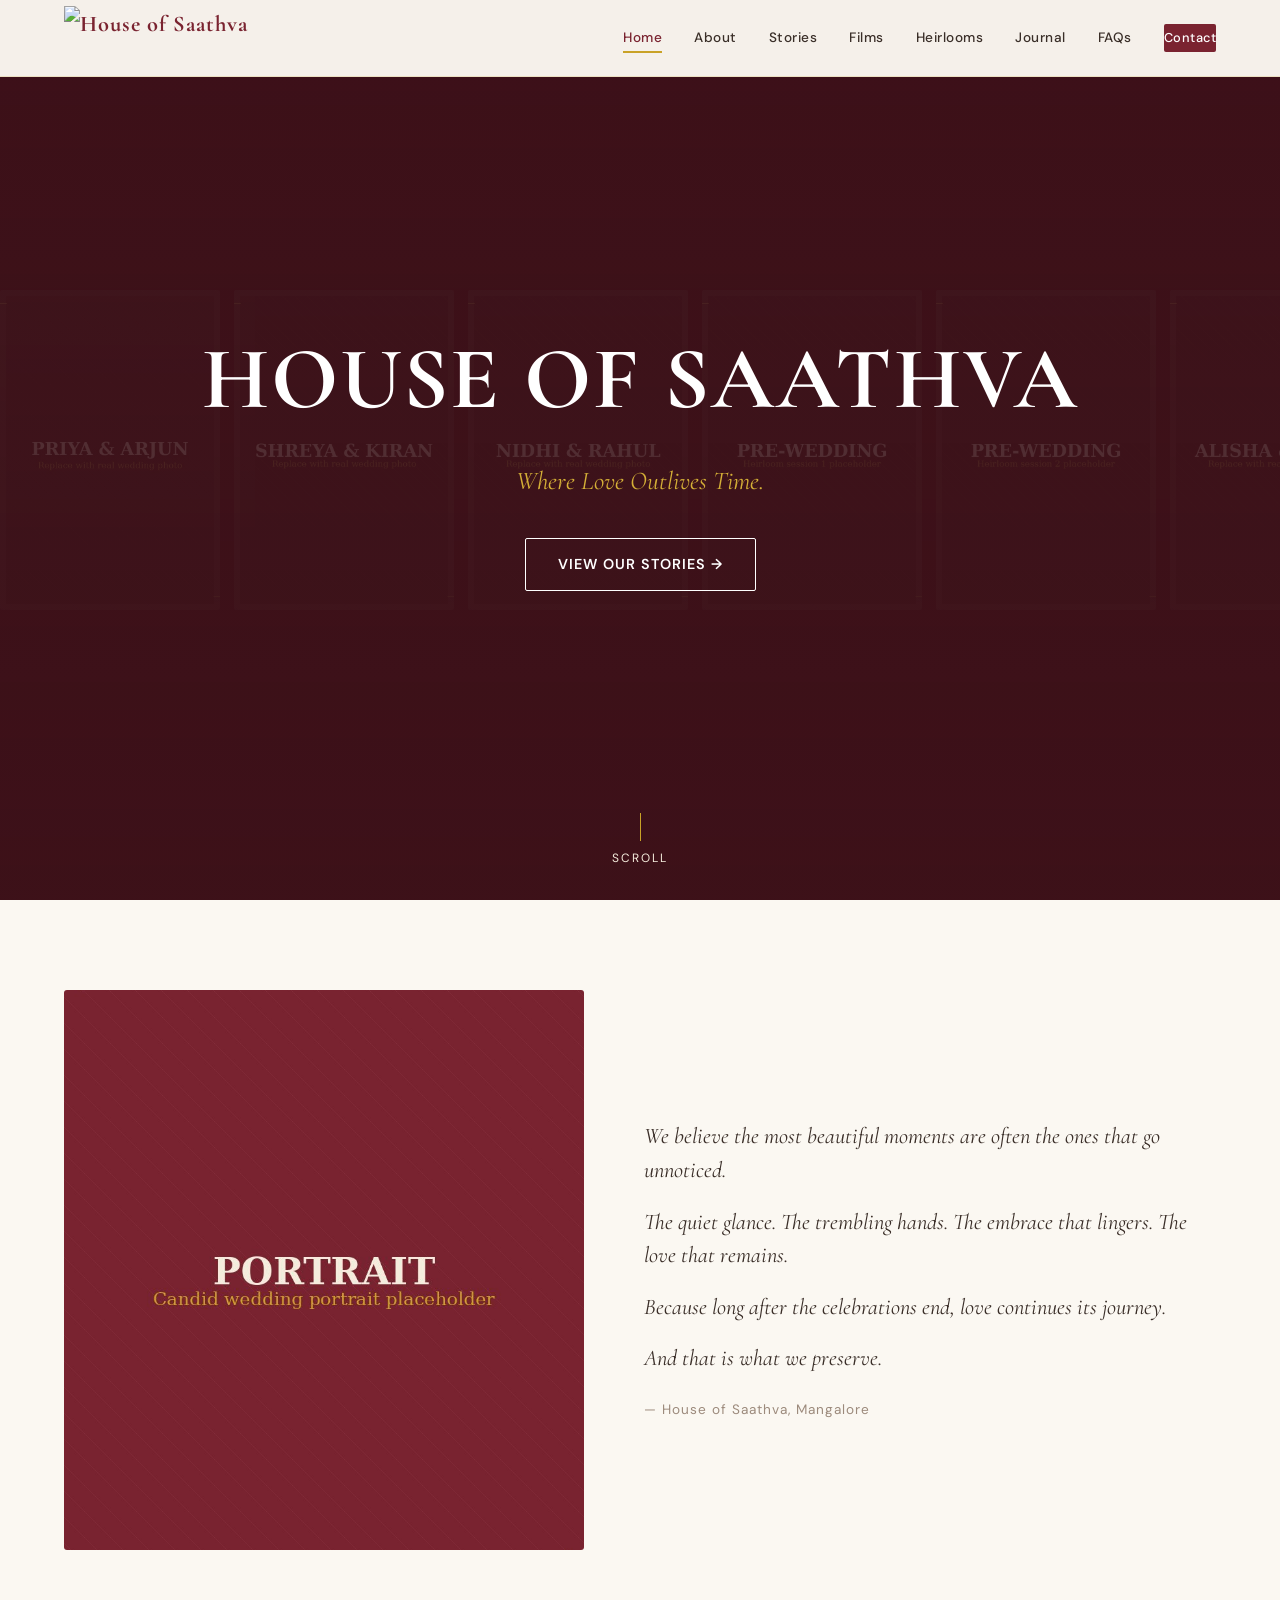
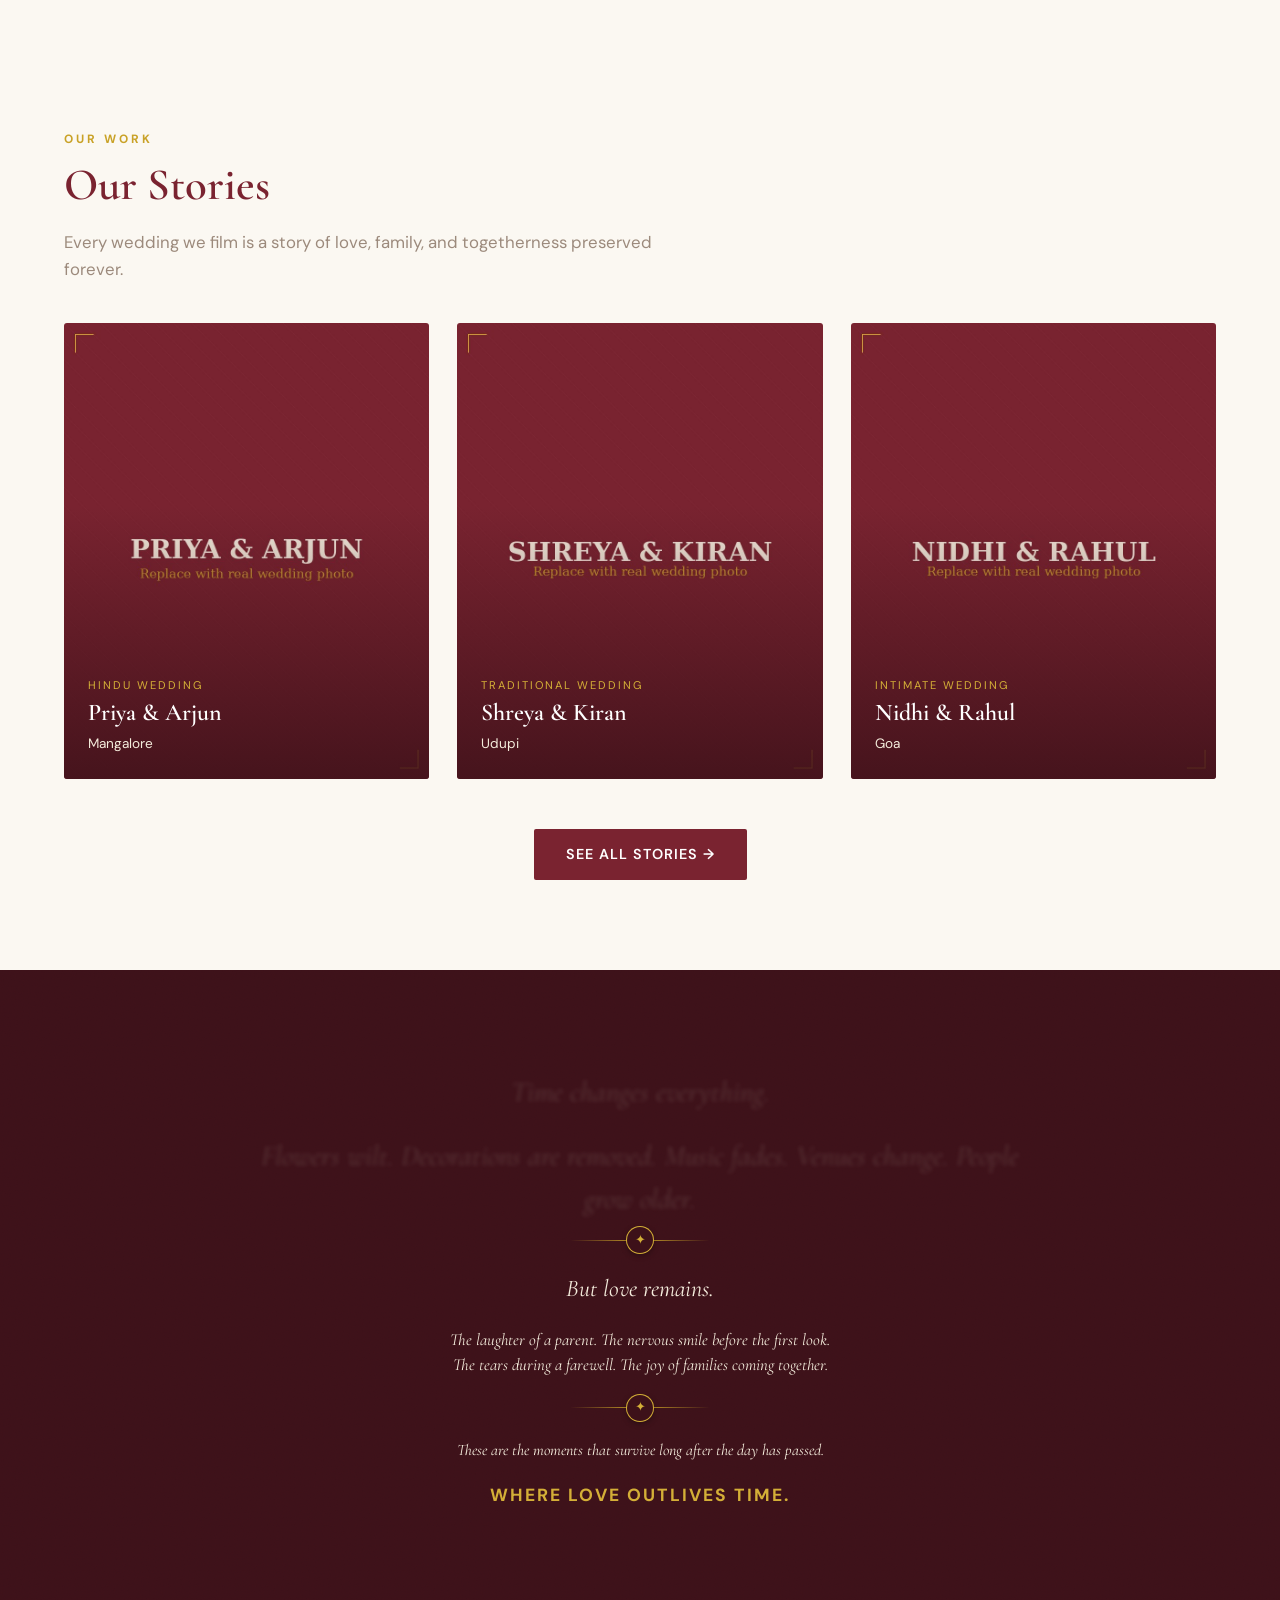
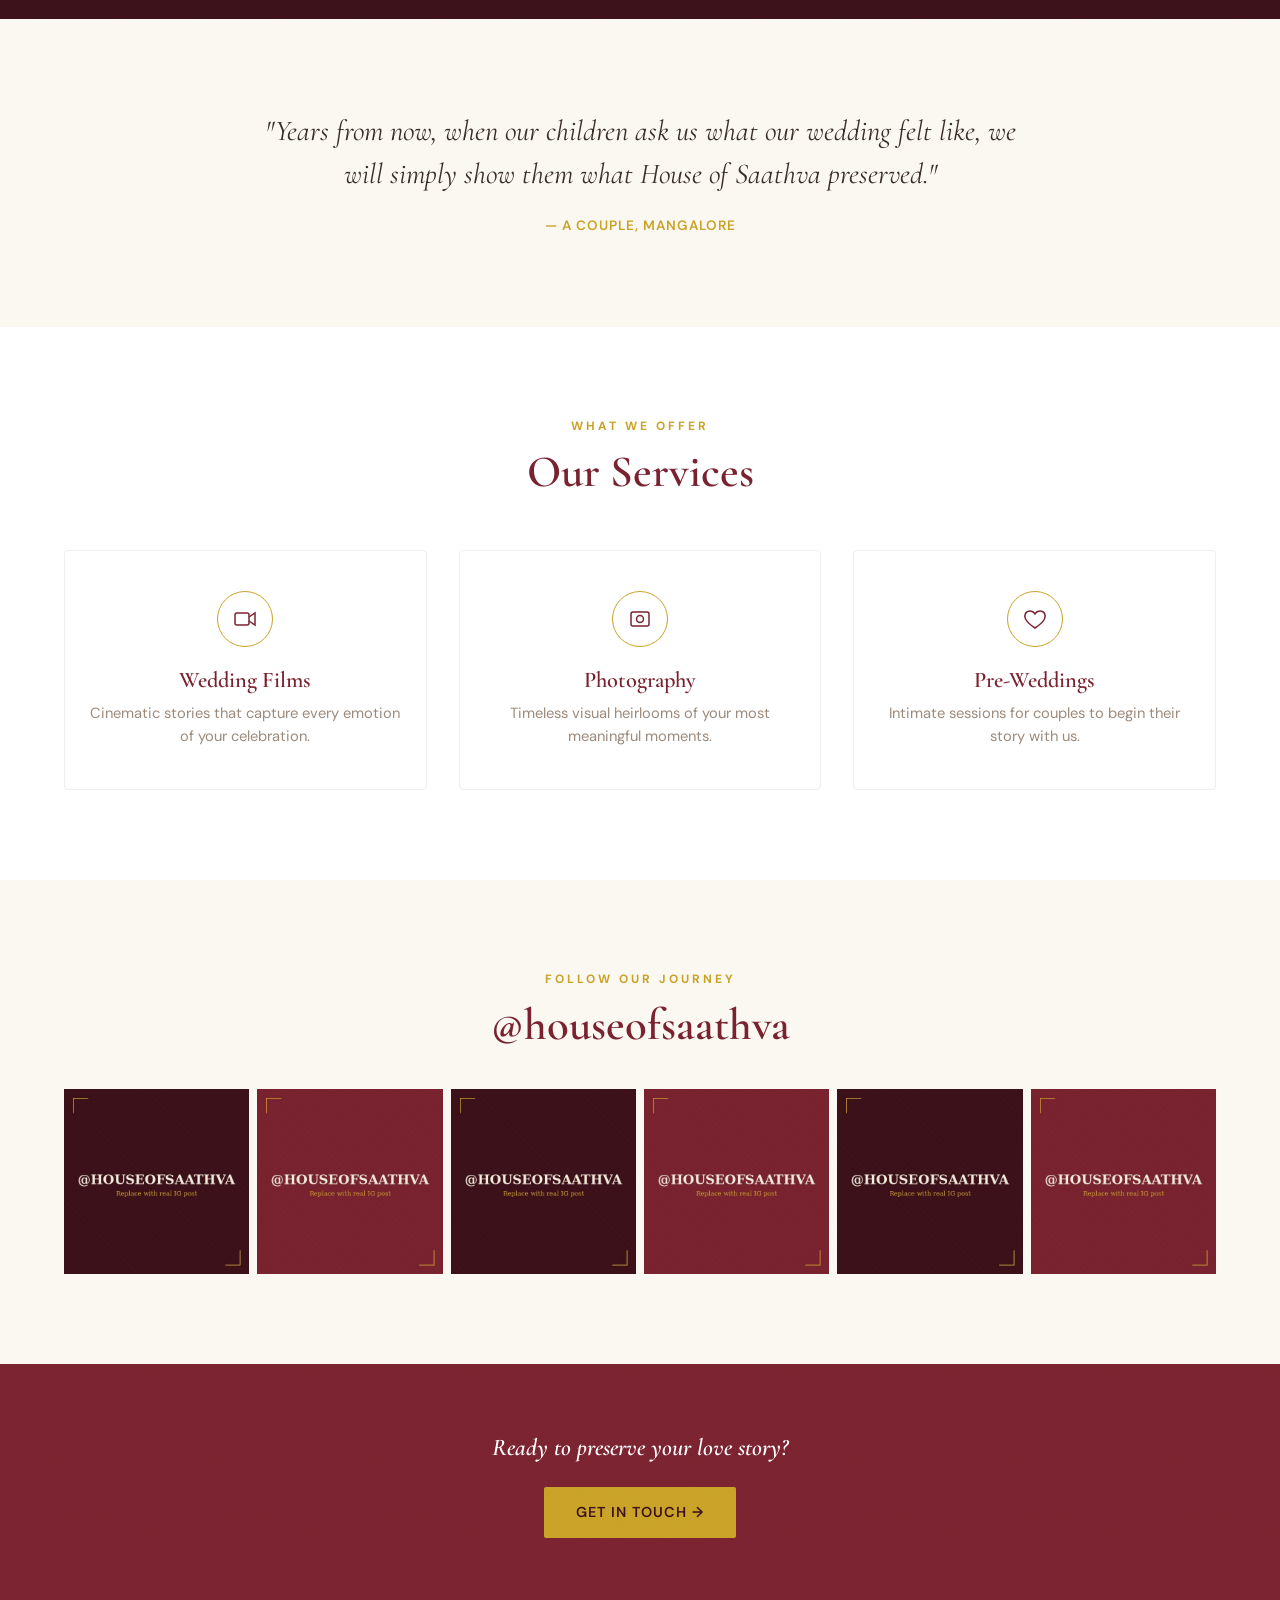
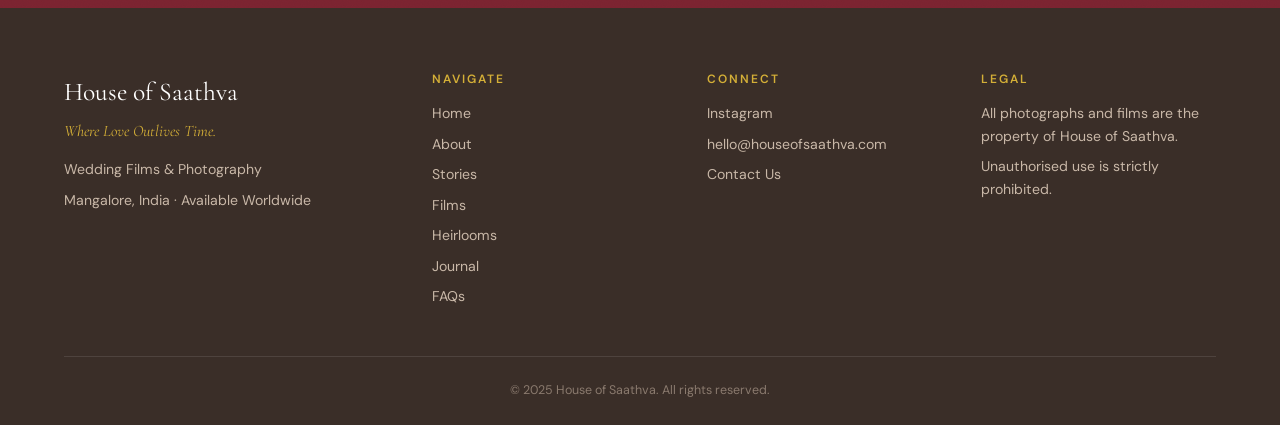
==== commit c98e2d86: "image added" ====
--- a/HouseOfSaathva-website/index.html
+++ b/HouseOfSaathva-website/index.html
@@ -17,7 +17,11 @@
 <!-- ===================== HEADER ===================== -->
 <header class="site-header">
   <div class="container">
-    <a href="index.html" class="logo">HOUSE <span>OF</span> SAATHVA</a>
+
+    <a href="index.html" class="logo">
+      <img src="images/hos-logo.png" alt="House of Saathva" class="logo-img">
+    </a>
+
     <nav class="nav-links">
       <a href="index.html" class="active">Home</a>
       <a href="about.html">About</a>
@@ -28,6 +32,7 @@
       <a href="faqs.html">FAQs</a>
       <a href="contact.html" class="nav-cta">Contact</a>
     </nav>
+
     <button class="hamburger" aria-label="Toggle menu">
       <span></span><span></span><span></span>
     </button>
@@ -76,7 +81,7 @@
 </section>
 
 <!-- ===================== BRAND STATEMENT ===================== -->
-<section class="section-cream">
+<section class="section-ivory">
   <div class="container">
     <div class="statement-grid reveal">
       <img class="develop" src="images/statement-portrait.jpg" alt="Candid wedding portrait by House of Saathva, Mangalore">
@@ -168,7 +173,7 @@
     <div class="quote-block reveal">
       <!-- INTERN NOTE: Replace with a real testimonial once received -->
       <p>"Years from now, when our children ask us what our wedding felt like, we will simply show them what House of Saathva preserved."</p>
-      <div class="author">— Anisha & Shrajan</div>
+      <div class="author">— A Couple, Mangalore</div>
     </div>
   </div>
 </section>
--- a/HouseOfSaathva-website/css/style.css
+++ b/HouseOfSaathva-website/css/style.css
@@ -18,8 +18,8 @@
   --light-gray: #F0EEEB;
   --white: #FFFFFF;
 
---font-display: 'Cormorant Garamond', Georgia, serif;
---font-body: 'Jost', sans-serif;
+  --font-display: 'Cormorant Garamond', Georgia, serif;
+  --font-body: 'DM Sans', -apple-system, sans-serif;
 
   --max-width: 1200px;
   --transition: 0.3s ease;
@@ -345,7 +345,7 @@
 .page-hero-content h1 {
   color: var(--white);
   font-size: clamp(2.5rem, 6vw, 4rem);
-  font-style: normal;
+  font-style: italic;
 }
 .page-hero-content p {
   margin-top: 12px;
@@ -394,7 +394,7 @@
 }
 .home-hero-content .tagline {
   font-family: var(--font-display);
-  font-style: normal;
+  font-style: italic;
   font-size: clamp(1.1rem, 2.5vw, 1.6rem);
   color: var(--gold-light);
   margin-bottom: 36px;
@@ -444,7 +444,7 @@
 .statement-text p {
   font-family: var(--font-display);
   font-size: 1.4rem;
-  font-style: normal;
+  font-style: italic;
   color: var(--dark);
   line-height: 1.5;
   margin-bottom: 18px;
@@ -535,7 +535,7 @@
 }
 .quote-block p {
   font-family: var(--font-display);
-  font-style: normal;
+  font-style: italic;
   font-size: clamp(1.3rem, 3vw, 1.8rem);
   color: var(--dark);
   line-height: 1.5;
@@ -594,7 +594,7 @@
   margin: 0 auto 14px;
 }
 .value-item h4 { font-size: 1.1rem; margin-bottom: 6px; color: var(--maroon); }
-.value-item p { font-size: 0.8rem; color: var(--gray); font-style: normal; }
+.value-item p { font-size: 0.8rem; color: var(--gray); font-style: italic; }
 
 /* ===================== INSTAGRAM GRID ===================== */
 .insta-grid {
@@ -613,7 +613,7 @@
   text-align: center;
   padding: 70px 24px;
 }
-.cta-banner h2 { color: var(--white); margin-bottom: 24px; font-style: normal; }
+.cta-banner h2 { color: var(--white); margin-bottom: 24px; font-style: italic; }
 
 /* ===================== FILM EMBEDS ===================== */
 .film-featured {
@@ -643,7 +643,7 @@
 .prose p { margin-bottom: 16px; font-size: 1.02rem; }
 .prose .lead {
   font-family: var(--font-display);
-  font-style: normal;
+  font-style: italic;
   font-size: 1.3rem;
   color: var(--maroon);
 }
@@ -779,7 +779,7 @@
   color: var(--white);
   margin-bottom: 6px;
 }
-.footer-tagline { font-style: normal; color: var(--gold-light); margin-bottom: 14px; font-family: var(--font-display); }
+.footer-tagline { font-style: italic; color: var(--gold-light); margin-bottom: 14px; font-family: var(--font-display); }
 .footer-col p, .footer-col a { font-size: 0.88rem; color: #C9B8A8; display: block; margin-bottom: 8px; }
 .footer-col a:hover { color: var(--gold-light); }
 .footer-bottom {
@@ -828,3 +828,20 @@
 @media (prefers-reduced-motion: reduce) {
   * { animation: none !important; transition: none !important; }
 }
+.logo{
+    display:flex;
+    align-items:center;
+    text-decoration:none;
+}
+
+.logo-img{
+    height:65px;
+    width:auto;
+    display:block;
+    transition:0.3s ease;
+}
+
+
+.logo-img:hover{
+    transform:scale(1.05);
+}
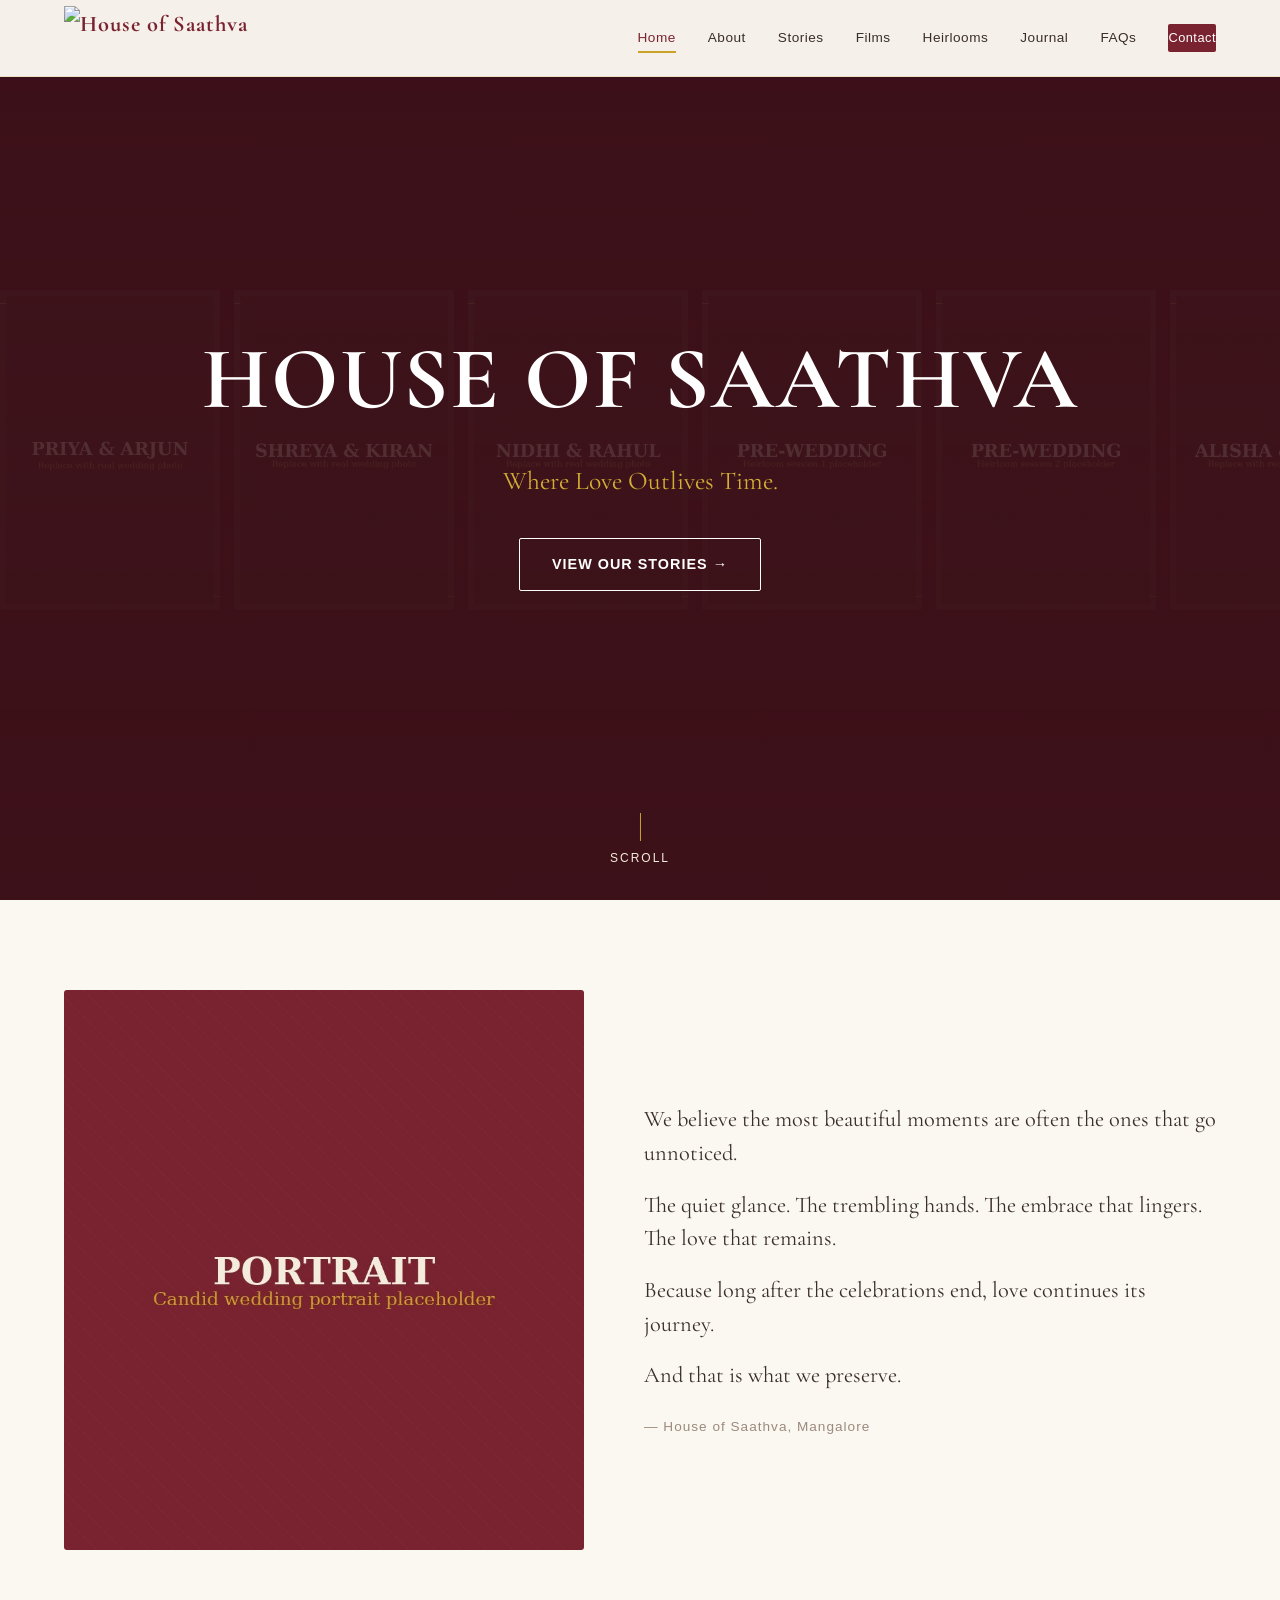
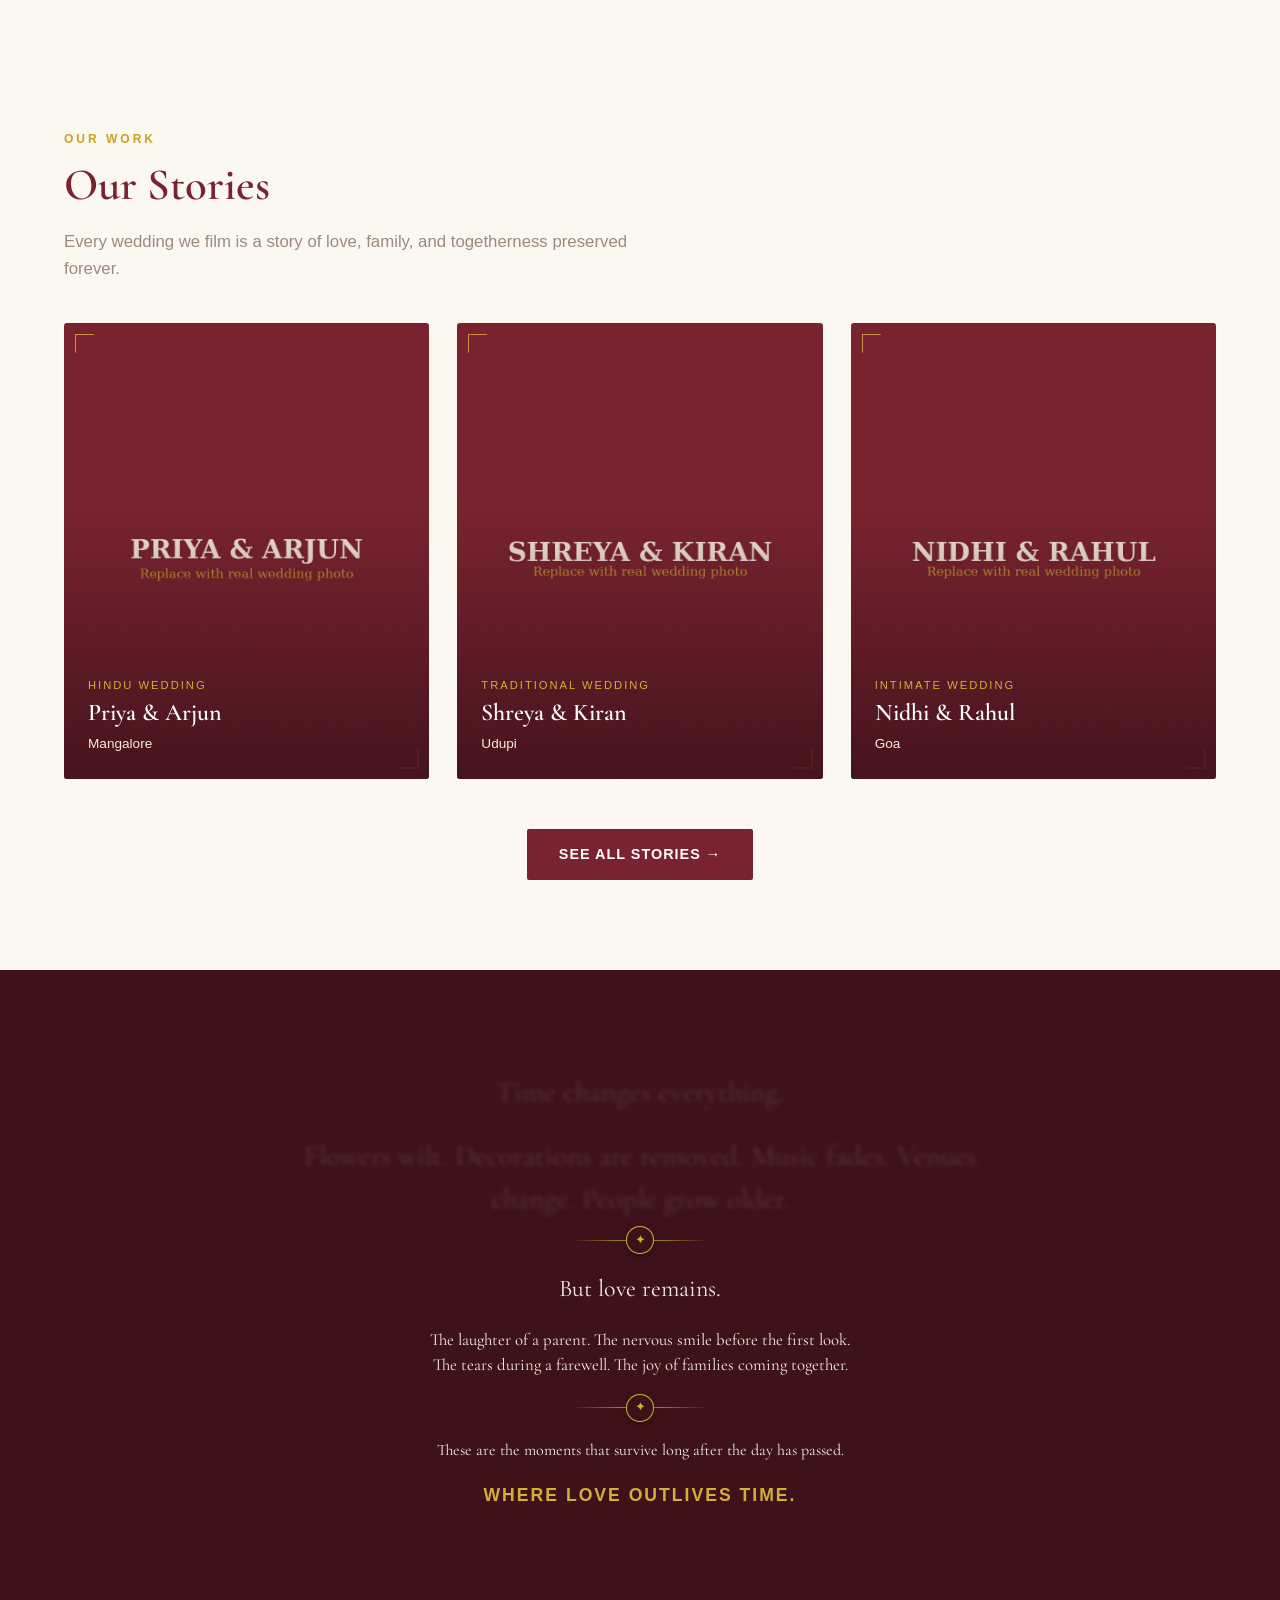
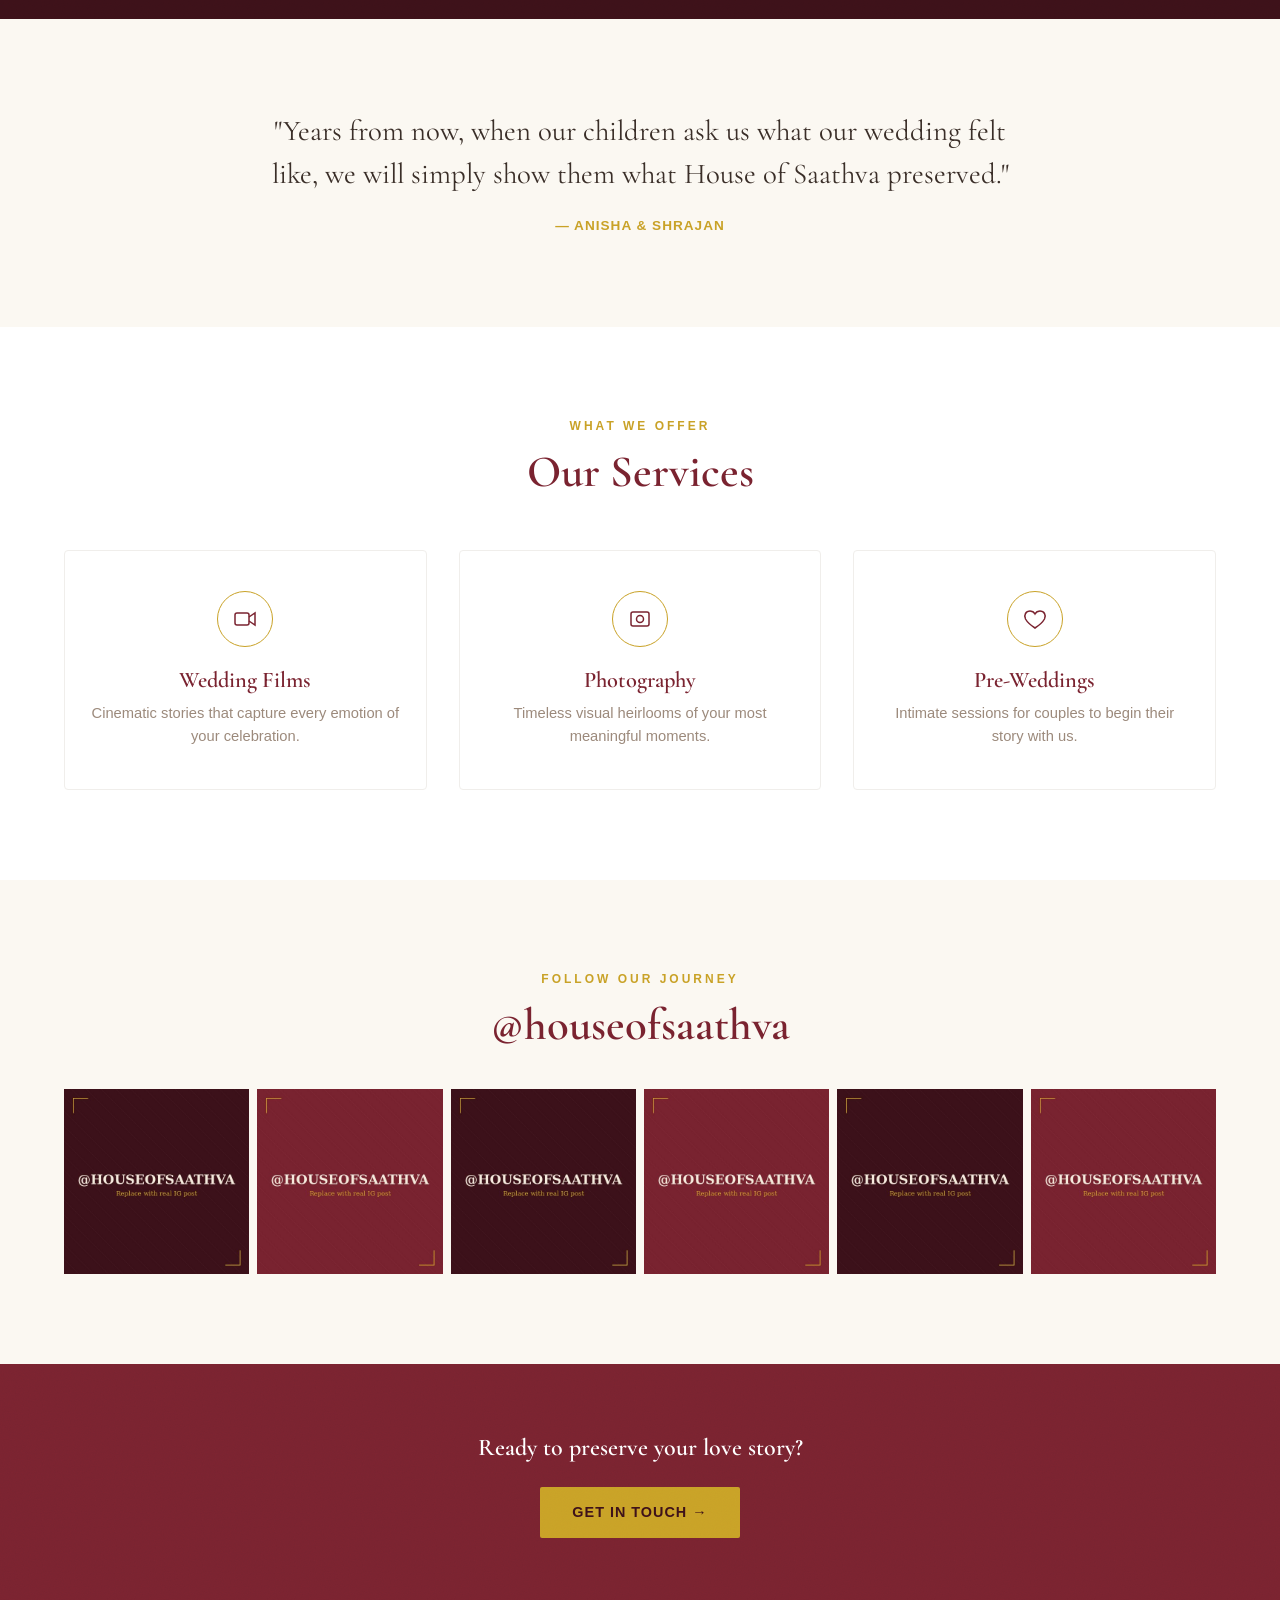
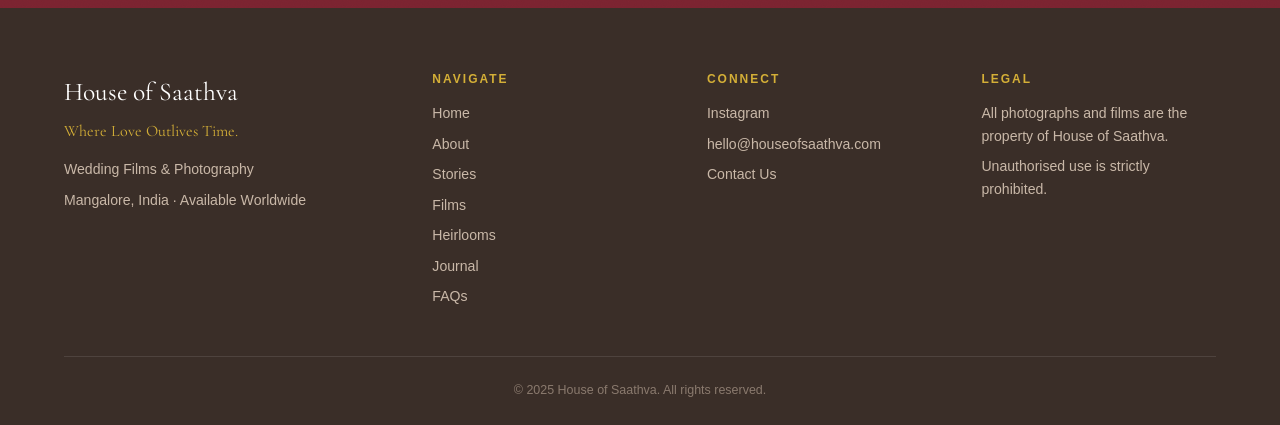
==== commit afc8112b: "image update" ====
--- a/HouseOfSaathva-website/index.html
+++ b/HouseOfSaathva-website/index.html
@@ -173,7 +173,7 @@
     <div class="quote-block reveal">
       <!-- INTERN NOTE: Replace with a real testimonial once received -->
       <p>"Years from now, when our children ask us what our wedding felt like, we will simply show them what House of Saathva preserved."</p>
-      <div class="author">— A Couple, Mangalore</div>
+      <div class="author">— Anisha & Shrajan</div>
     </div>
   </div>
 </section>
--- a/HouseOfSaathva-website/css/style.css
+++ b/HouseOfSaathva-website/css/style.css
@@ -18,8 +18,8 @@
   --light-gray: #F0EEEB;
   --white: #FFFFFF;
 
-  --font-display: 'Cormorant Garamond', Georgia, serif;
-  --font-body: 'DM Sans', -apple-system, sans-serif;
+--font-display: 'Cormorant Garamond', Georgia, serif;
+--font-body: 'Jost', sans-serif;
 
   --max-width: 1200px;
   --transition: 0.3s ease;
@@ -345,7 +345,7 @@
 .page-hero-content h1 {
   color: var(--white);
   font-size: clamp(2.5rem, 6vw, 4rem);
-  font-style: italic;
+  font-style: normal;
 }
 .page-hero-content p {
   margin-top: 12px;
@@ -394,7 +394,7 @@
 }
 .home-hero-content .tagline {
   font-family: var(--font-display);
-  font-style: italic;
+  font-style: normal;
   font-size: clamp(1.1rem, 2.5vw, 1.6rem);
   color: var(--gold-light);
   margin-bottom: 36px;
@@ -444,7 +444,7 @@
 .statement-text p {
   font-family: var(--font-display);
   font-size: 1.4rem;
-  font-style: italic;
+  font-style: normal;
   color: var(--dark);
   line-height: 1.5;
   margin-bottom: 18px;
@@ -535,7 +535,7 @@
 }
 .quote-block p {
   font-family: var(--font-display);
-  font-style: italic;
+  font-style: normal;
   font-size: clamp(1.3rem, 3vw, 1.8rem);
   color: var(--dark);
   line-height: 1.5;
@@ -594,7 +594,7 @@
   margin: 0 auto 14px;
 }
 .value-item h4 { font-size: 1.1rem; margin-bottom: 6px; color: var(--maroon); }
-.value-item p { font-size: 0.8rem; color: var(--gray); font-style: italic; }
+.value-item p { font-size: 0.8rem; color: var(--gray); font-style: normal; }
 
 /* ===================== INSTAGRAM GRID ===================== */
 .insta-grid {
@@ -613,7 +613,7 @@
   text-align: center;
   padding: 70px 24px;
 }
-.cta-banner h2 { color: var(--white); margin-bottom: 24px; font-style: italic; }
+.cta-banner h2 { color: var(--white); margin-bottom: 24px; font-style: normal; }
 
 /* ===================== FILM EMBEDS ===================== */
 .film-featured {
@@ -643,7 +643,7 @@
 .prose p { margin-bottom: 16px; font-size: 1.02rem; }
 .prose .lead {
   font-family: var(--font-display);
-  font-style: italic;
+  font-style: normal;
   font-size: 1.3rem;
   color: var(--maroon);
 }
@@ -779,7 +779,7 @@
   color: var(--white);
   margin-bottom: 6px;
 }
-.footer-tagline { font-style: italic; color: var(--gold-light); margin-bottom: 14px; font-family: var(--font-display); }
+.footer-tagline { font-style: normal; color: var(--gold-light); margin-bottom: 14px; font-family: var(--font-display); }
 .footer-col p, .footer-col a { font-size: 0.88rem; color: #C9B8A8; display: block; margin-bottom: 8px; }
 .footer-col a:hover { color: var(--gold-light); }
 .footer-bottom {
@@ -828,6 +828,14 @@
 @media (prefers-reduced-motion: reduce) {
   * { animation: none !important; transition: none !important; }
 }
+<<<<<<< HEAD
+=======
+
+/* ===========================
+   Header Logo
+=========================== */
+
+>>>>>>> 4bf33c6318396ee8cd5831388a068500fd2ad302
 .logo{
     display:flex;
     align-items:center;
@@ -841,7 +849,10 @@
     transition:0.3s ease;
 }
 
-
+<<<<<<< HEAD
+
+=======
+>>>>>>> 4bf33c6318396ee8cd5831388a068500fd2ad302
 .logo-img:hover{
     transform:scale(1.05);
 }
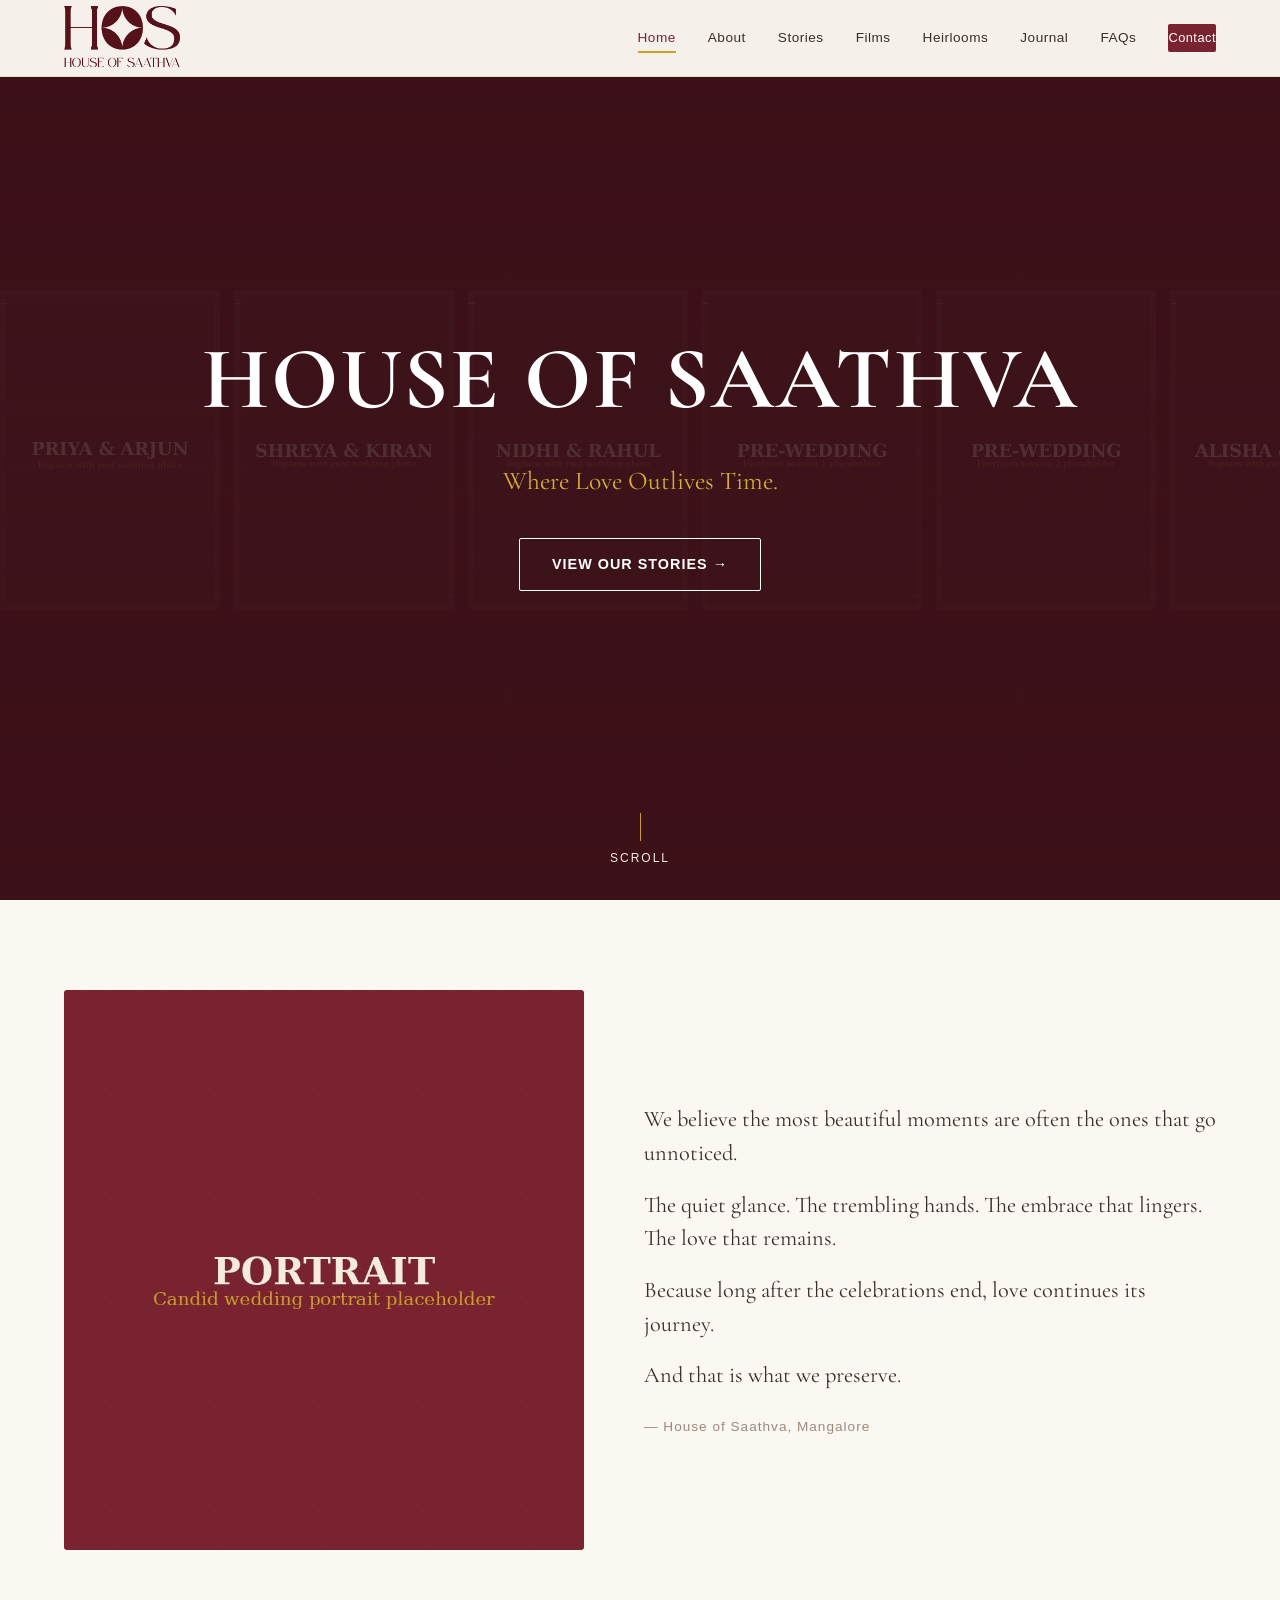
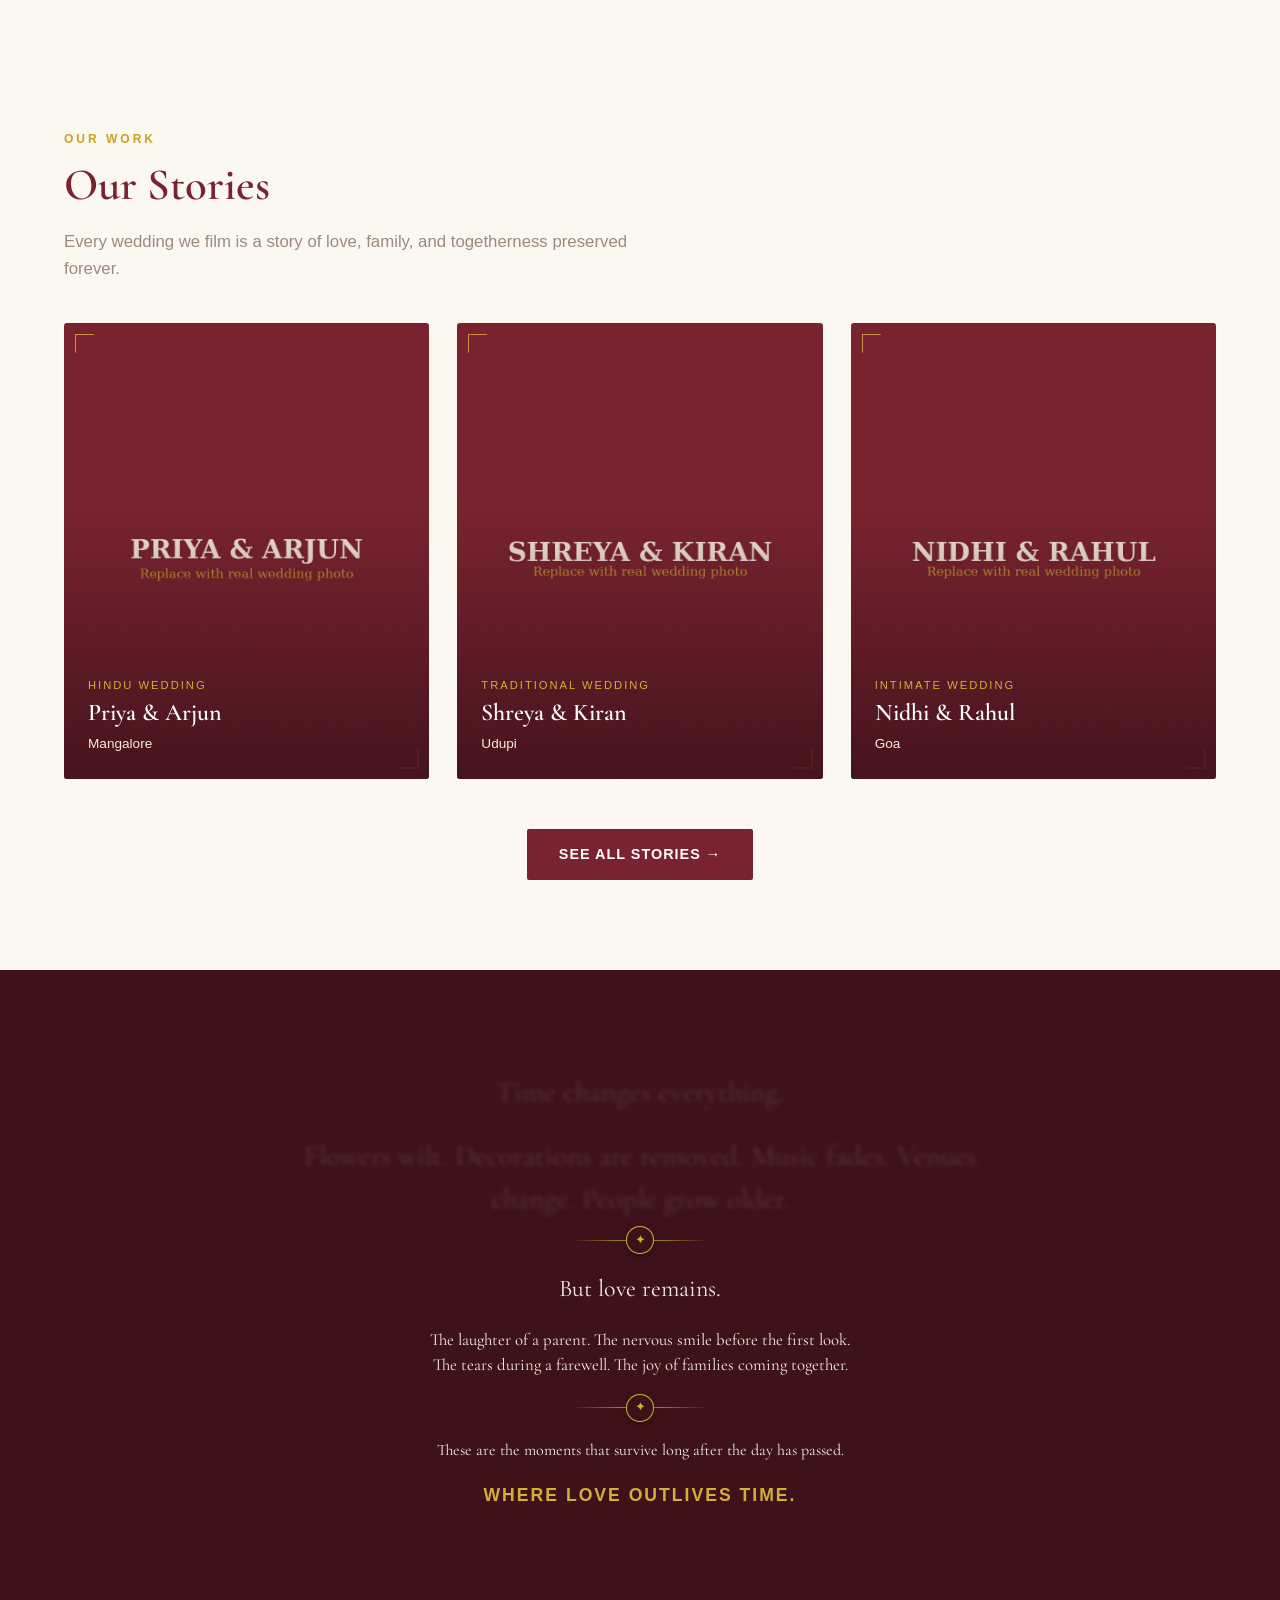
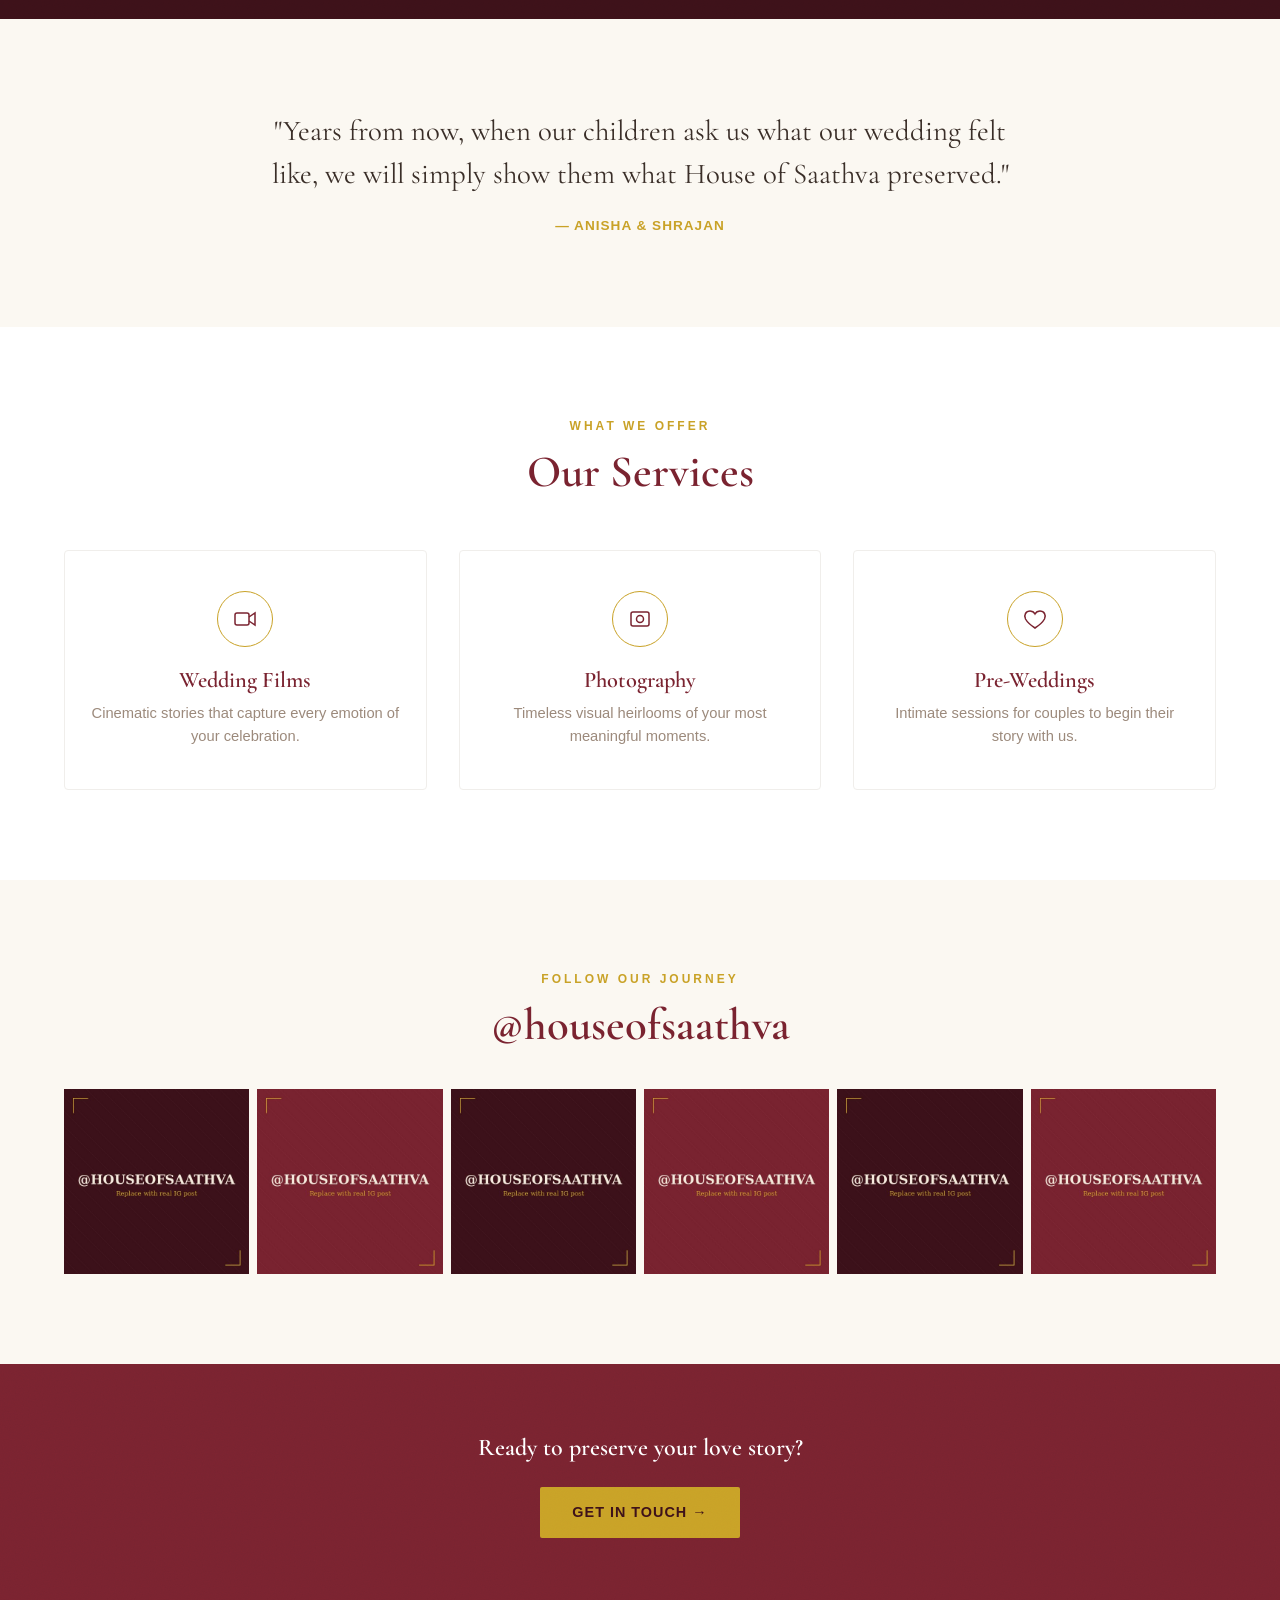
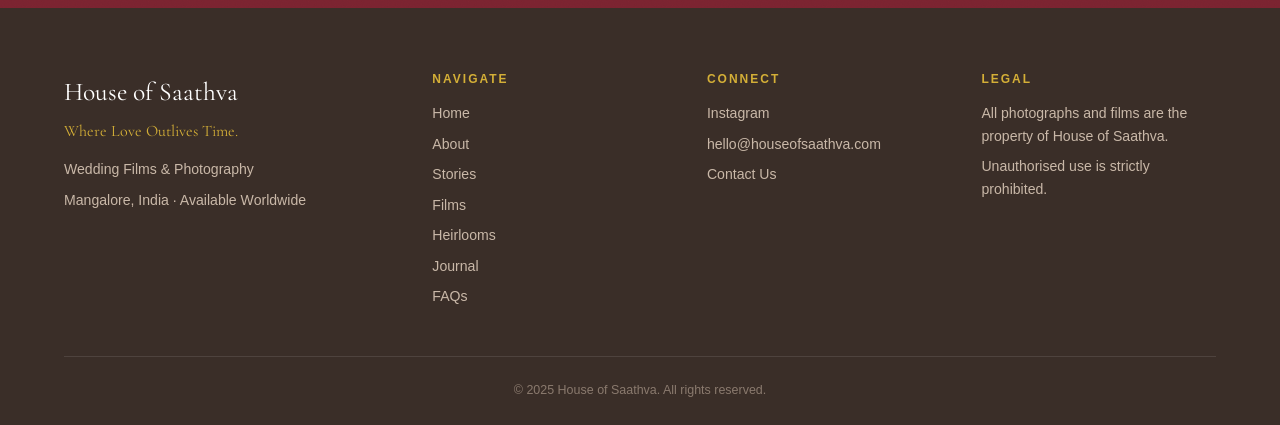
==== commit 4bf33c63: "logo updation" ====
--- a/HouseOfSaathva-website/index.html
+++ b/HouseOfSaathva-website/index.html
@@ -32,7 +32,6 @@
       <a href="faqs.html">FAQs</a>
       <a href="contact.html" class="nav-cta">Contact</a>
     </nav>
-
     <button class="hamburger" aria-label="Toggle menu">
       <span></span><span></span><span></span>
     </button>
--- a/HouseOfSaathva-website/css/style.css
+++ b/HouseOfSaathva-website/css/style.css
@@ -828,14 +828,11 @@
 @media (prefers-reduced-motion: reduce) {
   * { animation: none !important; transition: none !important; }
 }
-<<<<<<< HEAD
-=======
 
 /* ===========================
    Header Logo
 =========================== */
 
->>>>>>> 4bf33c6318396ee8cd5831388a068500fd2ad302
 .logo{
     display:flex;
     align-items:center;
@@ -849,10 +846,6 @@
     transition:0.3s ease;
 }
 
-<<<<<<< HEAD
-
-=======
->>>>>>> 4bf33c6318396ee8cd5831388a068500fd2ad302
 .logo-img:hover{
     transform:scale(1.05);
 }
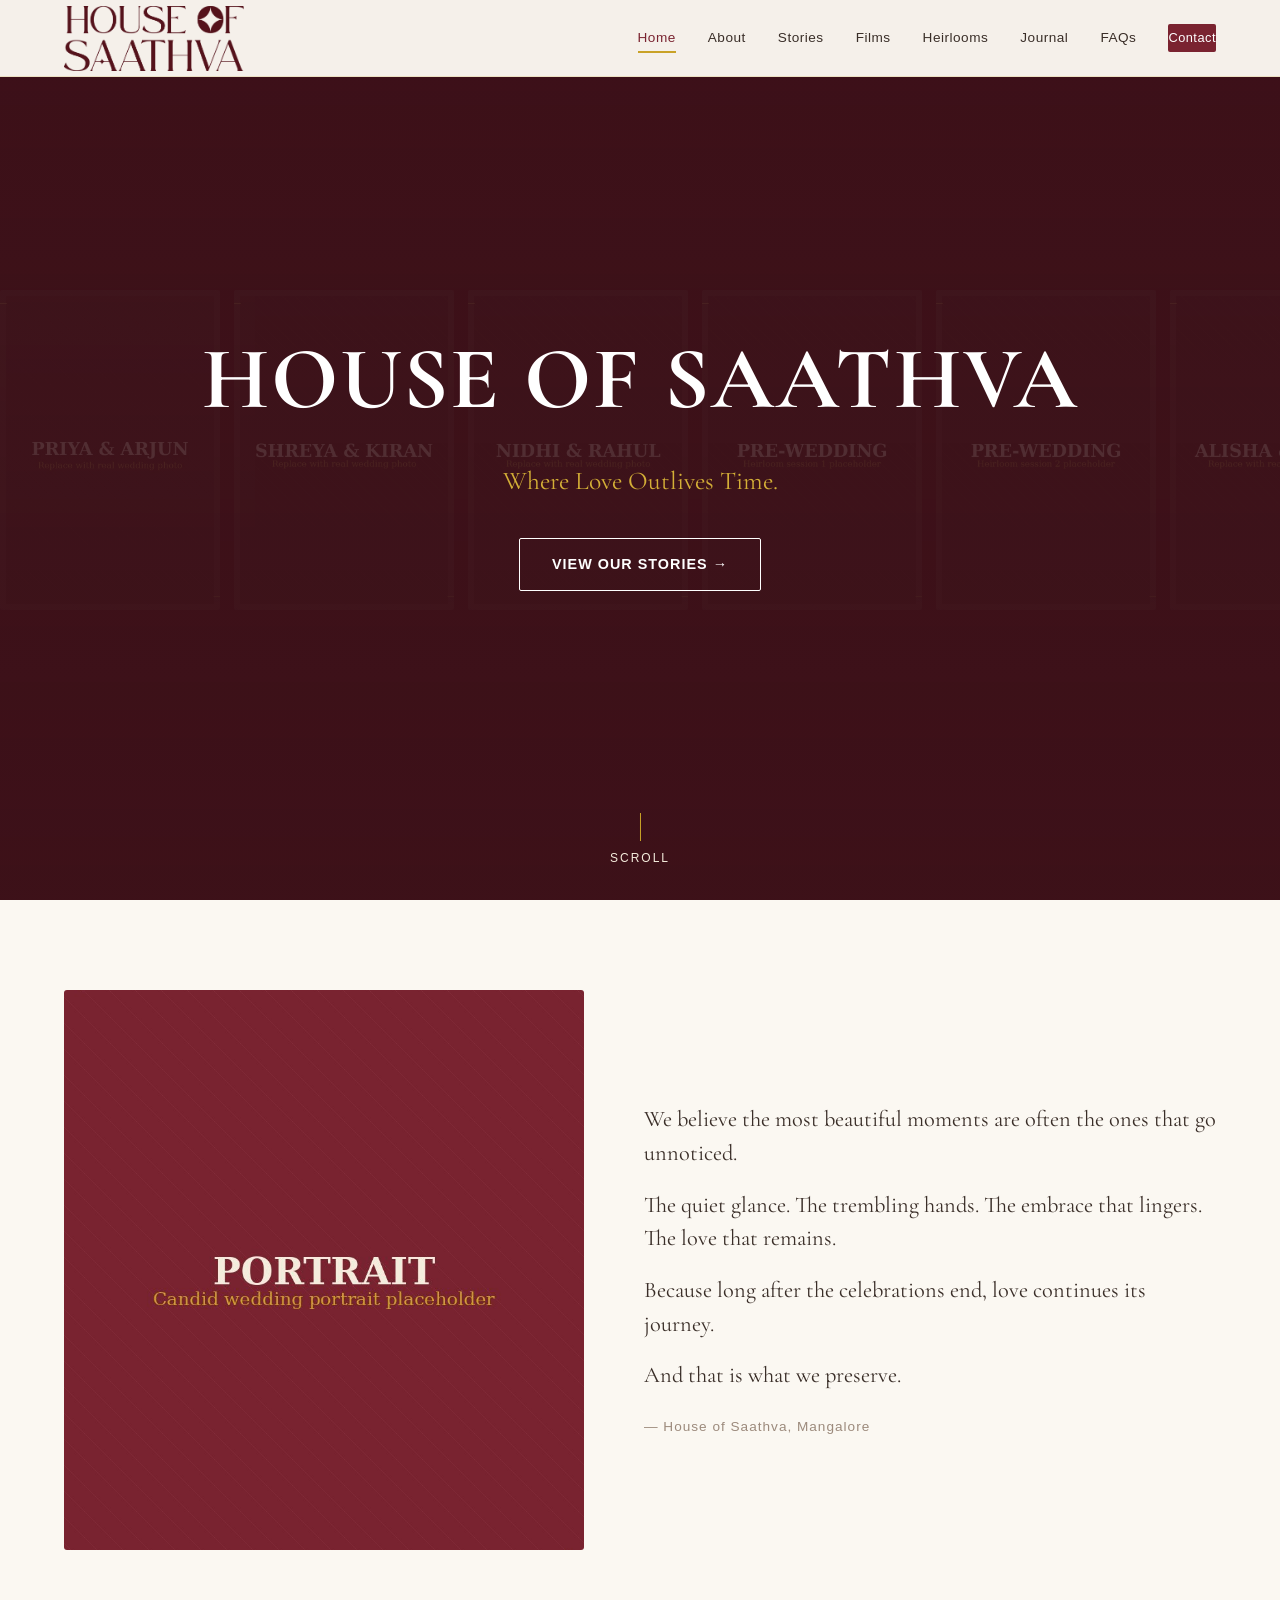
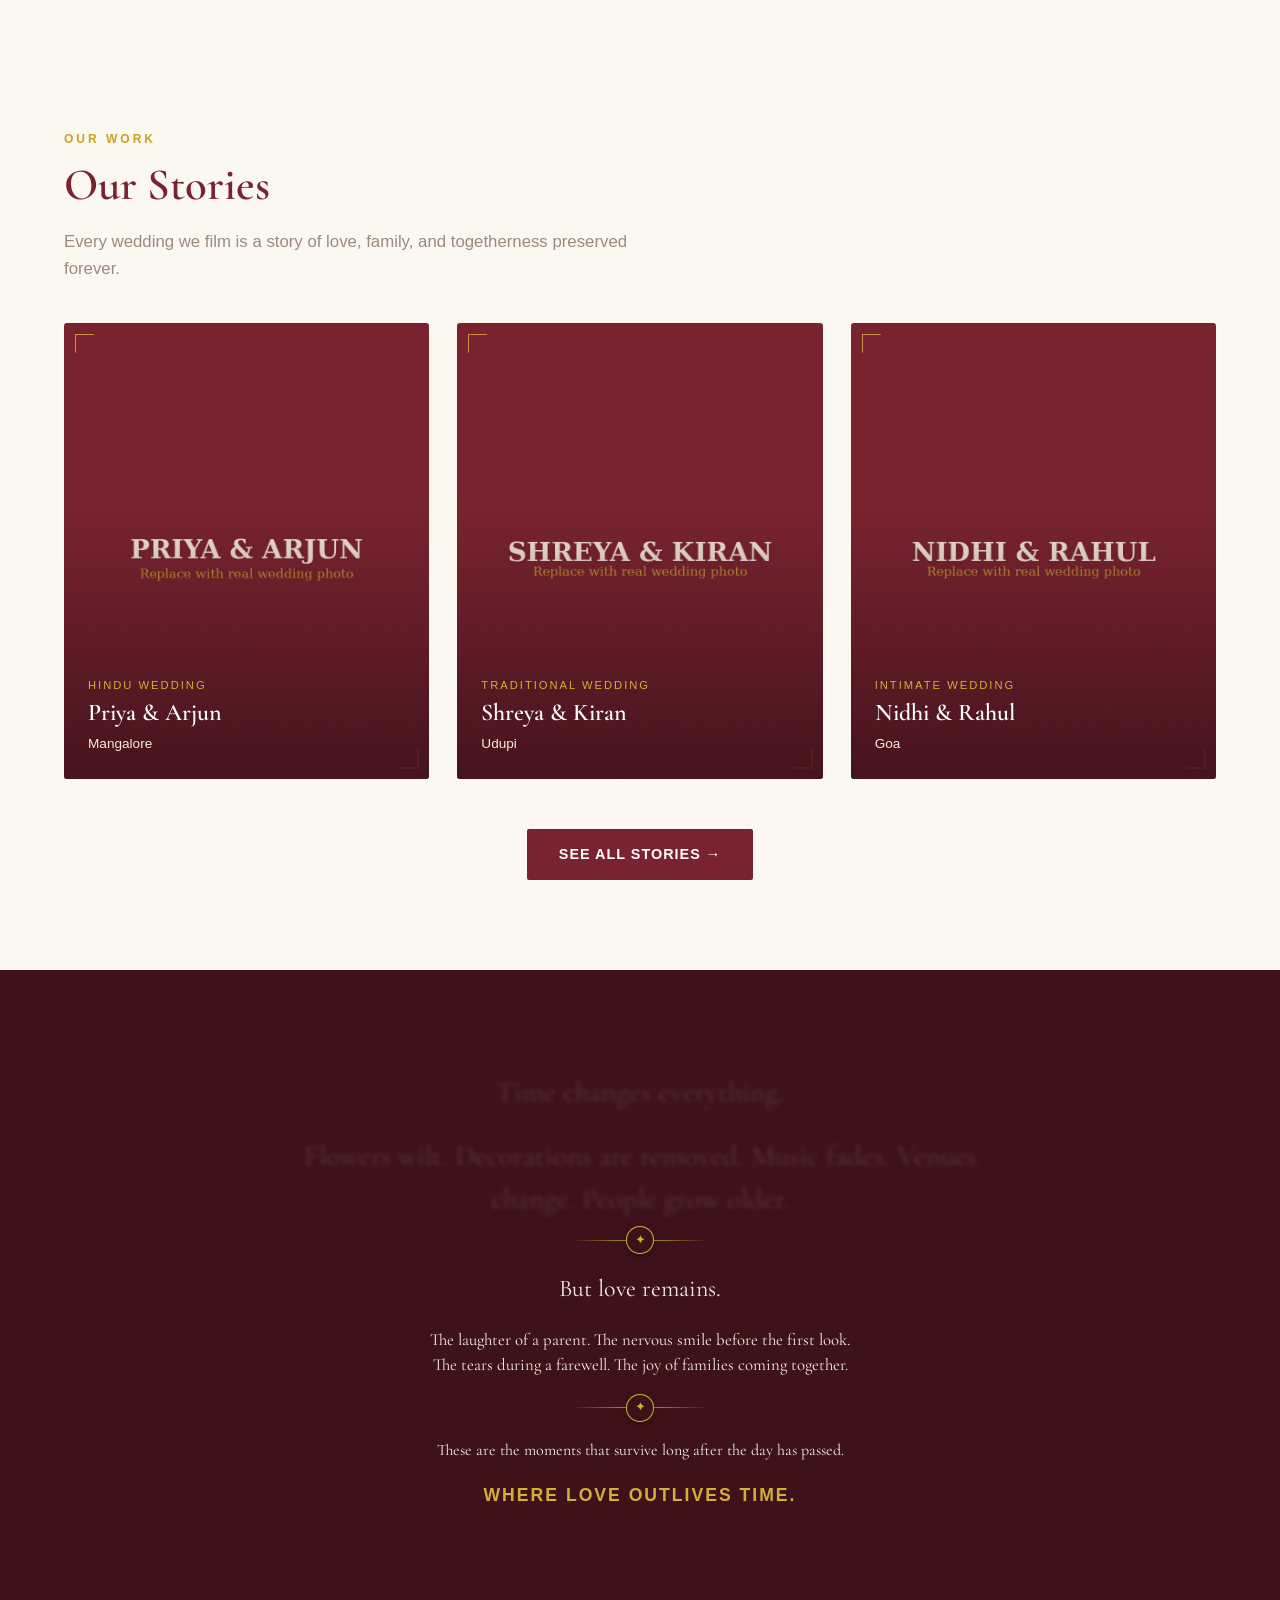
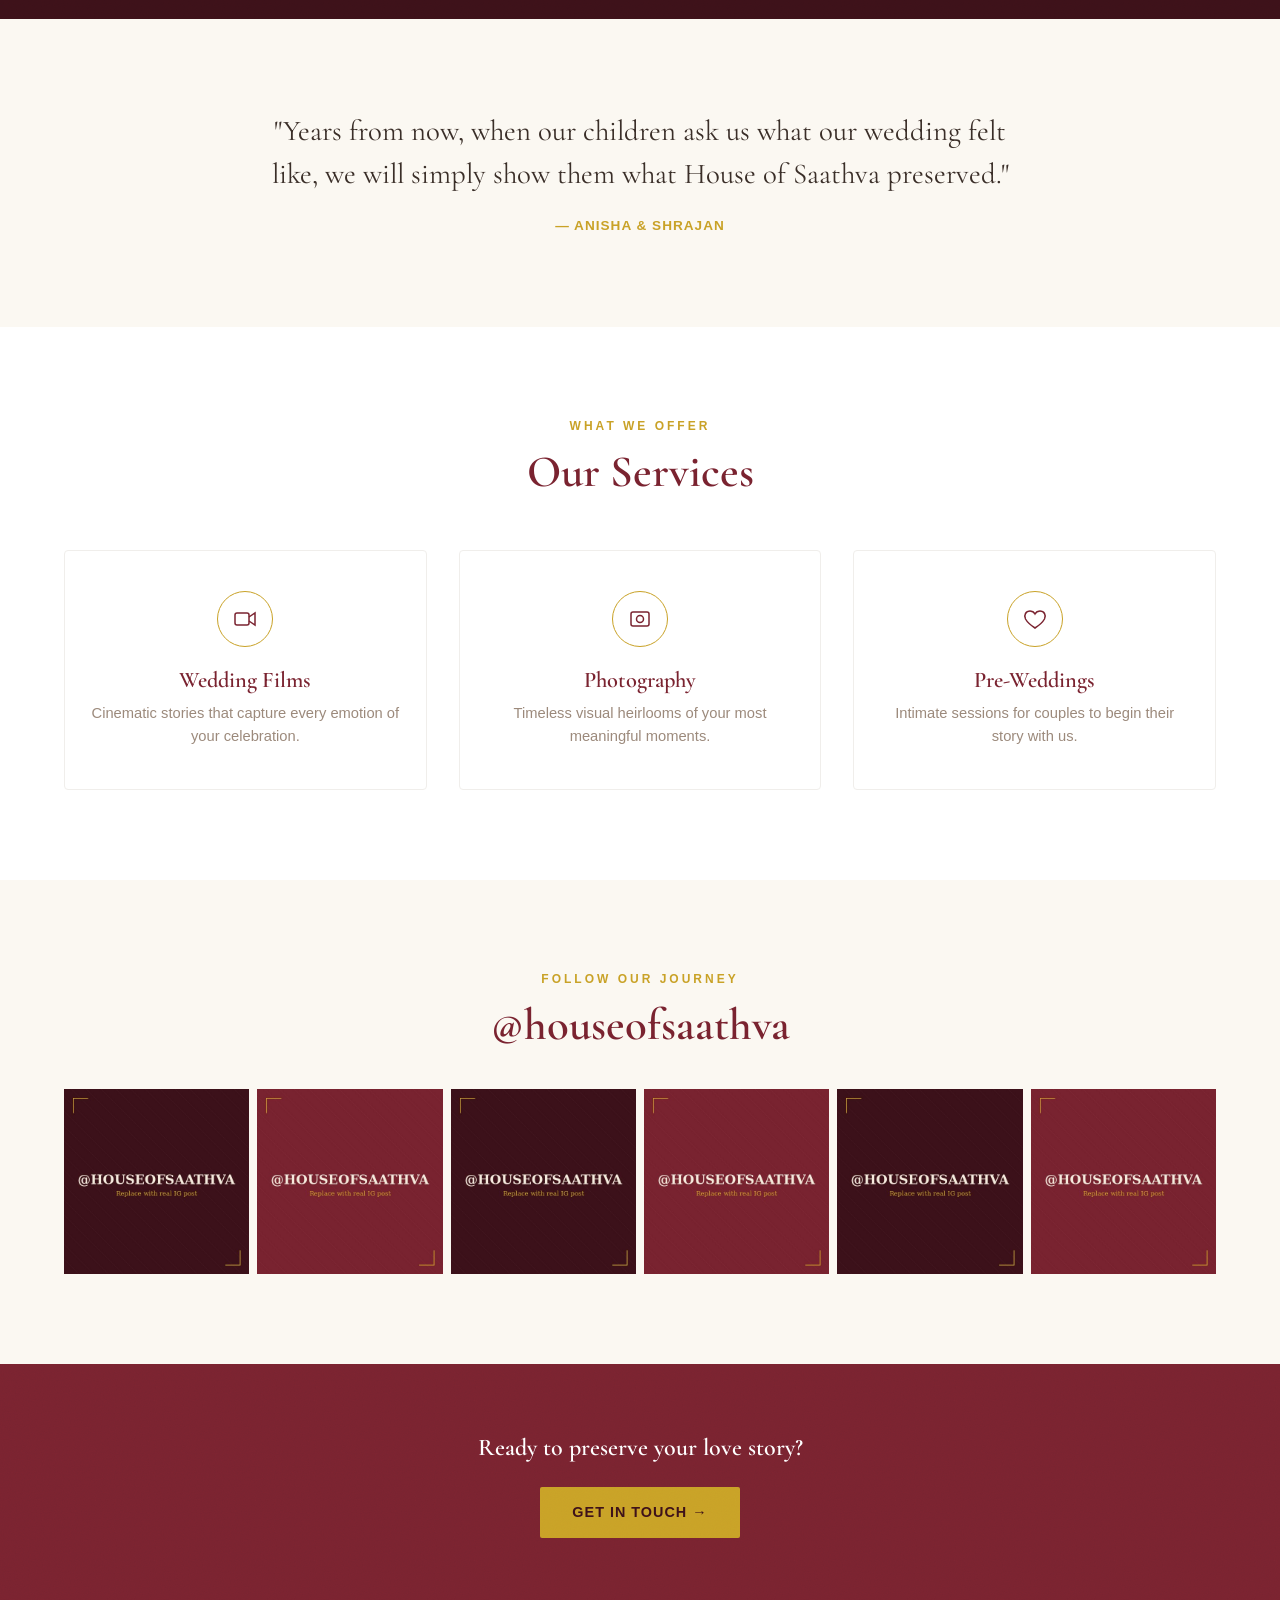
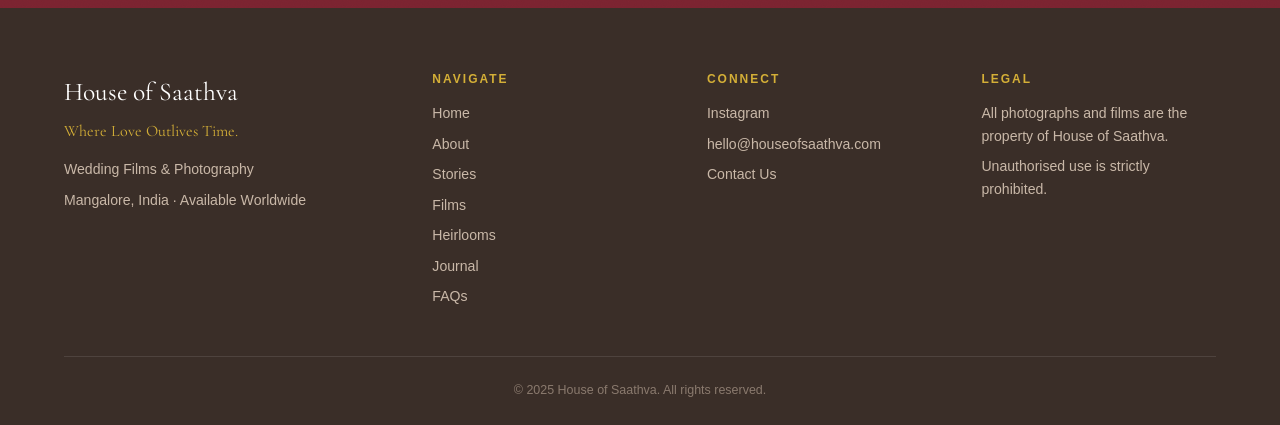
==== commit ba23245d: "index changed" ====
--- a/HouseOfSaathva-website/index.html
+++ b/HouseOfSaathva-website/index.html
@@ -32,6 +32,7 @@
       <a href="faqs.html">FAQs</a>
       <a href="contact.html" class="nav-cta">Contact</a>
     </nav>
+
     <button class="hamburger" aria-label="Toggle menu">
       <span></span><span></span><span></span>
     </button>
--- a/HouseOfSaathva-website/css/style.css
+++ b/HouseOfSaathva-website/css/style.css
@@ -828,11 +828,14 @@
 @media (prefers-reduced-motion: reduce) {
   * { animation: none !important; transition: none !important; }
 }
+<<<<<<< HEAD
+=======
 
 /* ===========================
    Header Logo
 =========================== */
 
+>>>>>>> 4bf33c6318396ee8cd5831388a068500fd2ad302
 .logo{
     display:flex;
     align-items:center;
@@ -846,6 +849,10 @@
     transition:0.3s ease;
 }
 
+<<<<<<< HEAD
+
+=======
+>>>>>>> 4bf33c6318396ee8cd5831388a068500fd2ad302
 .logo-img:hover{
     transform:scale(1.05);
 }
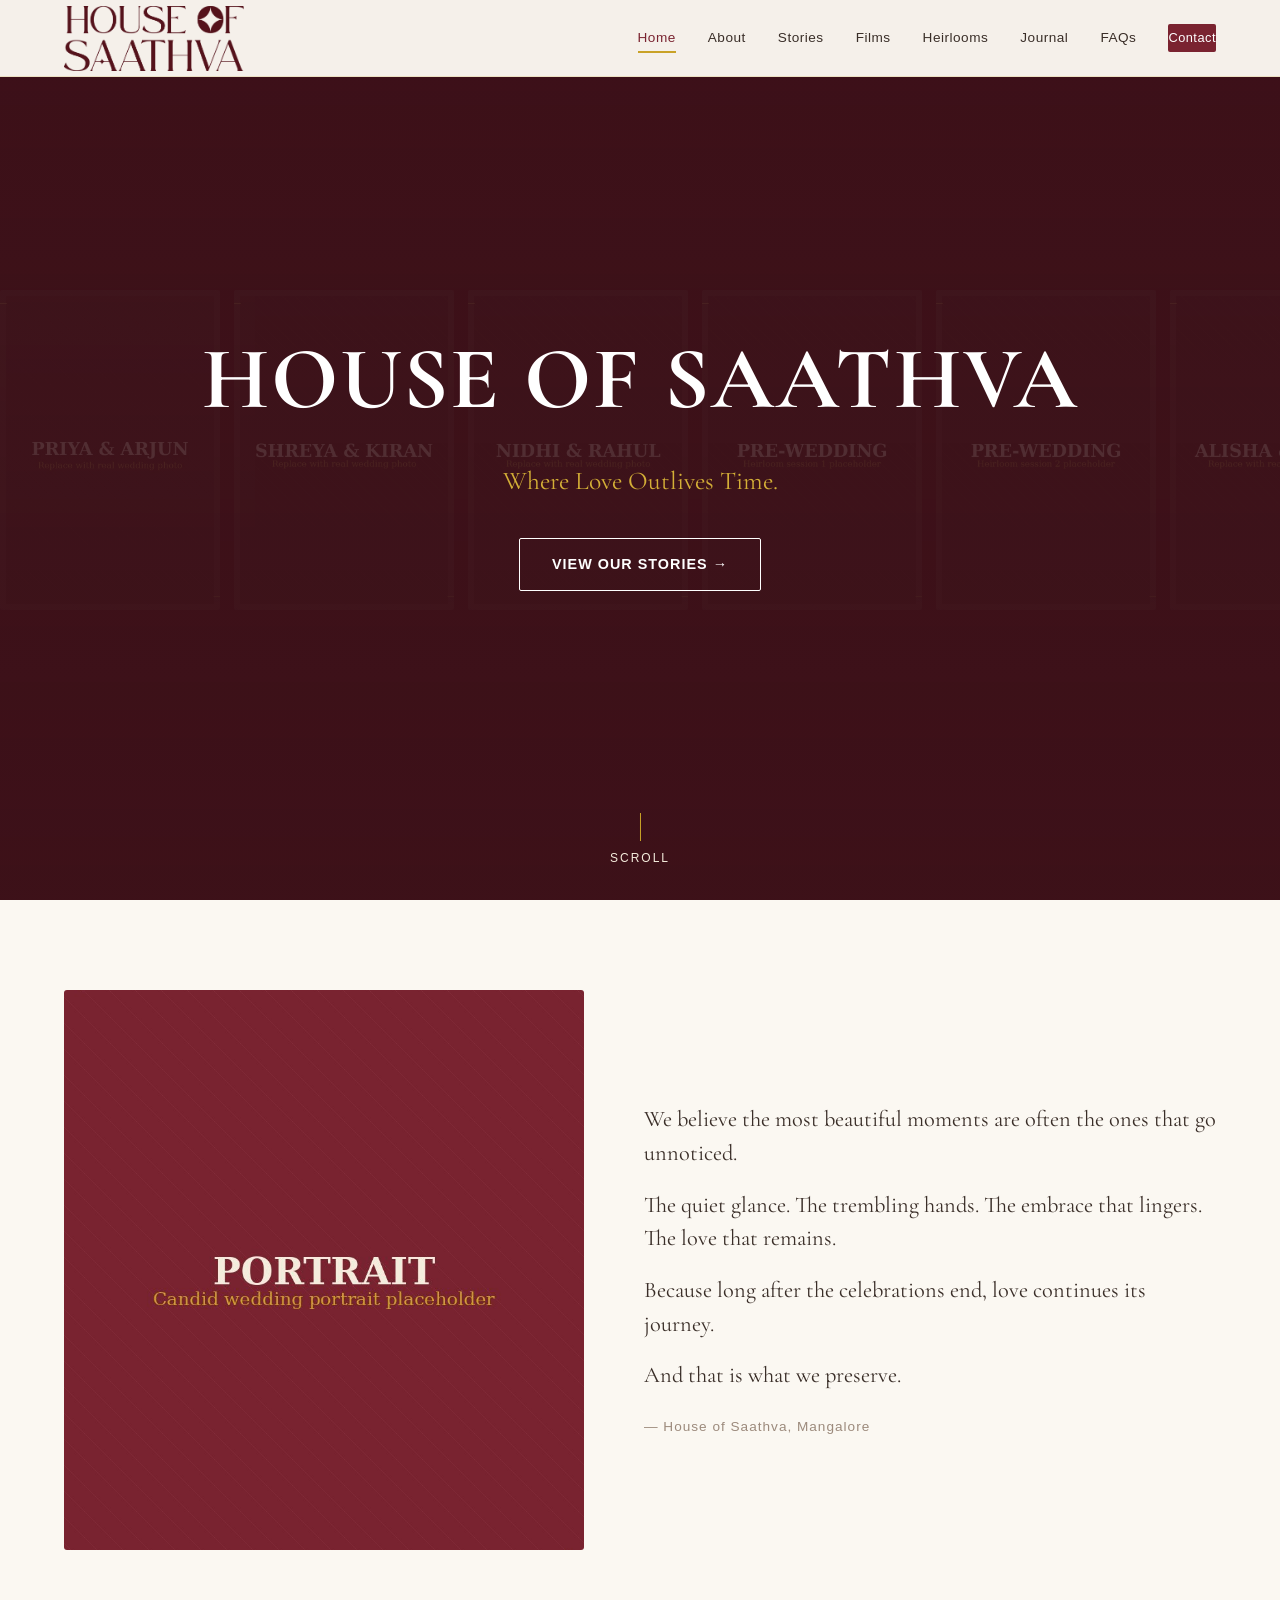
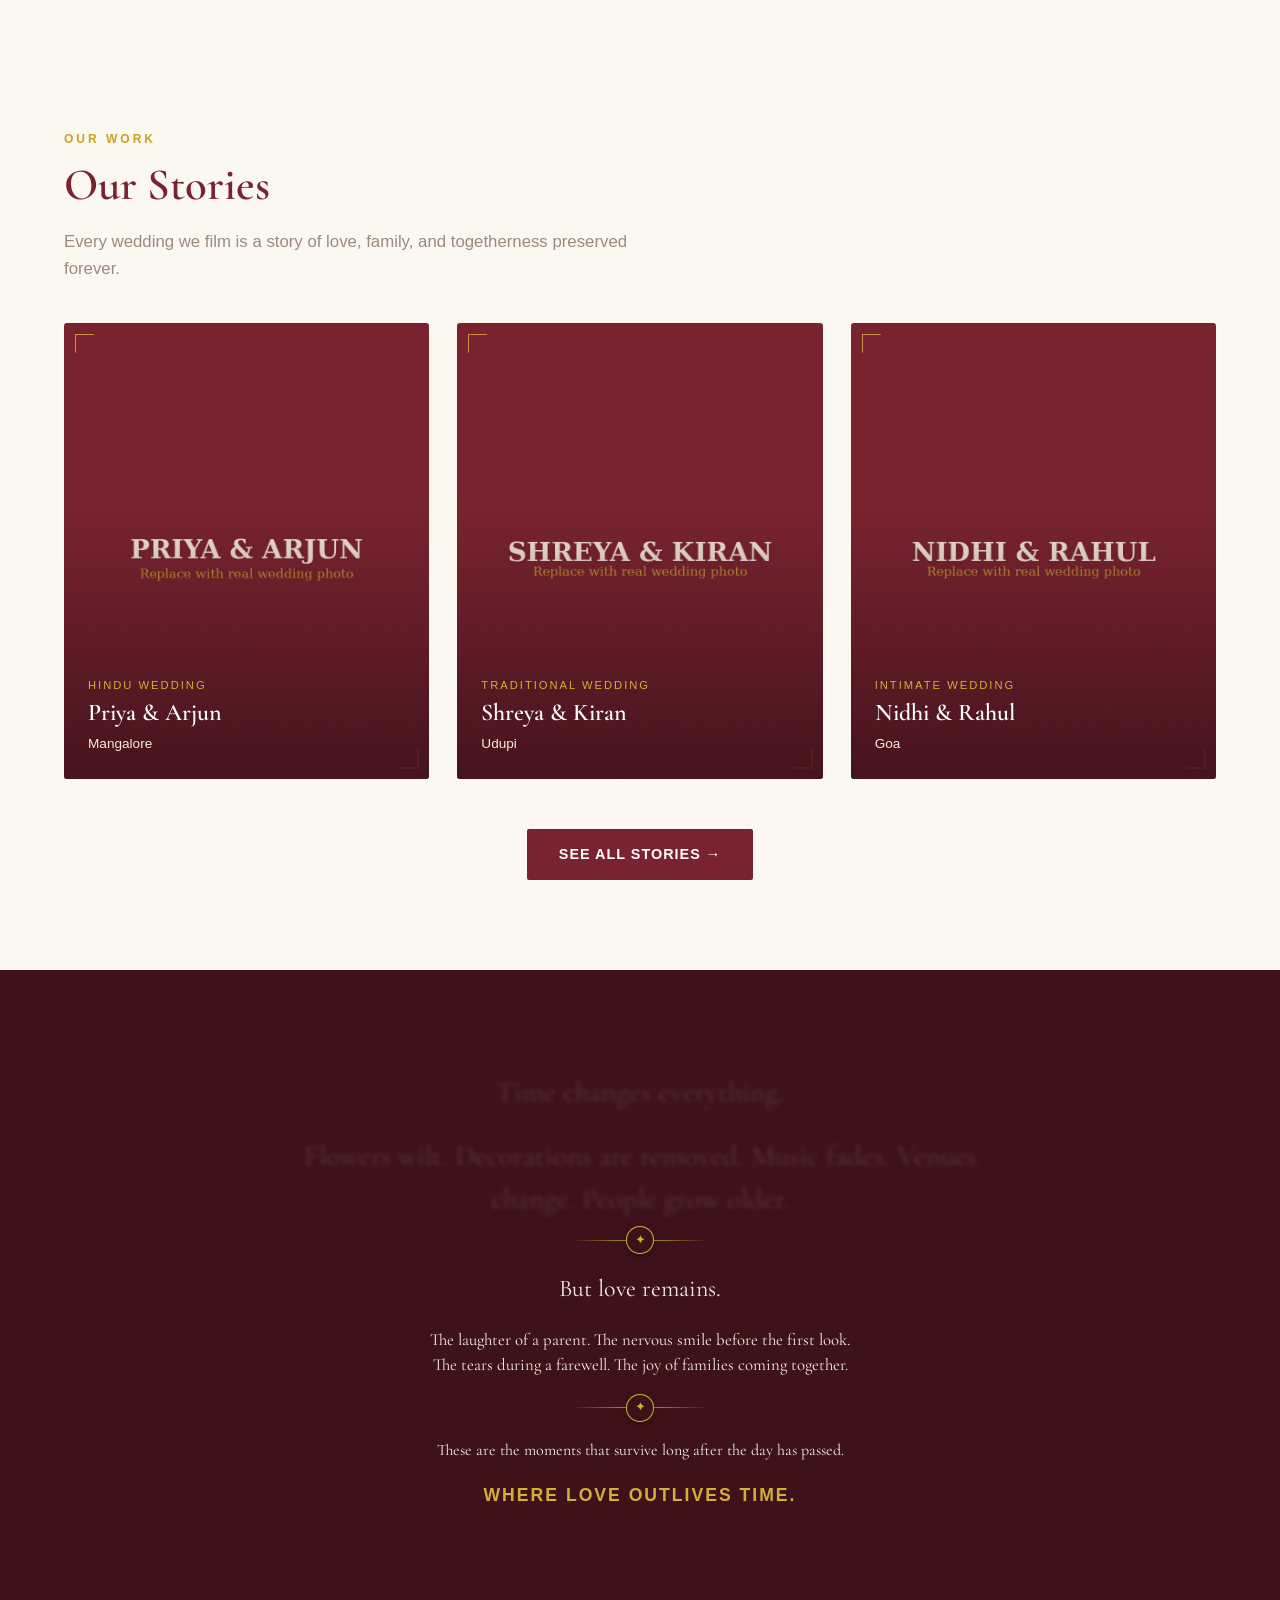
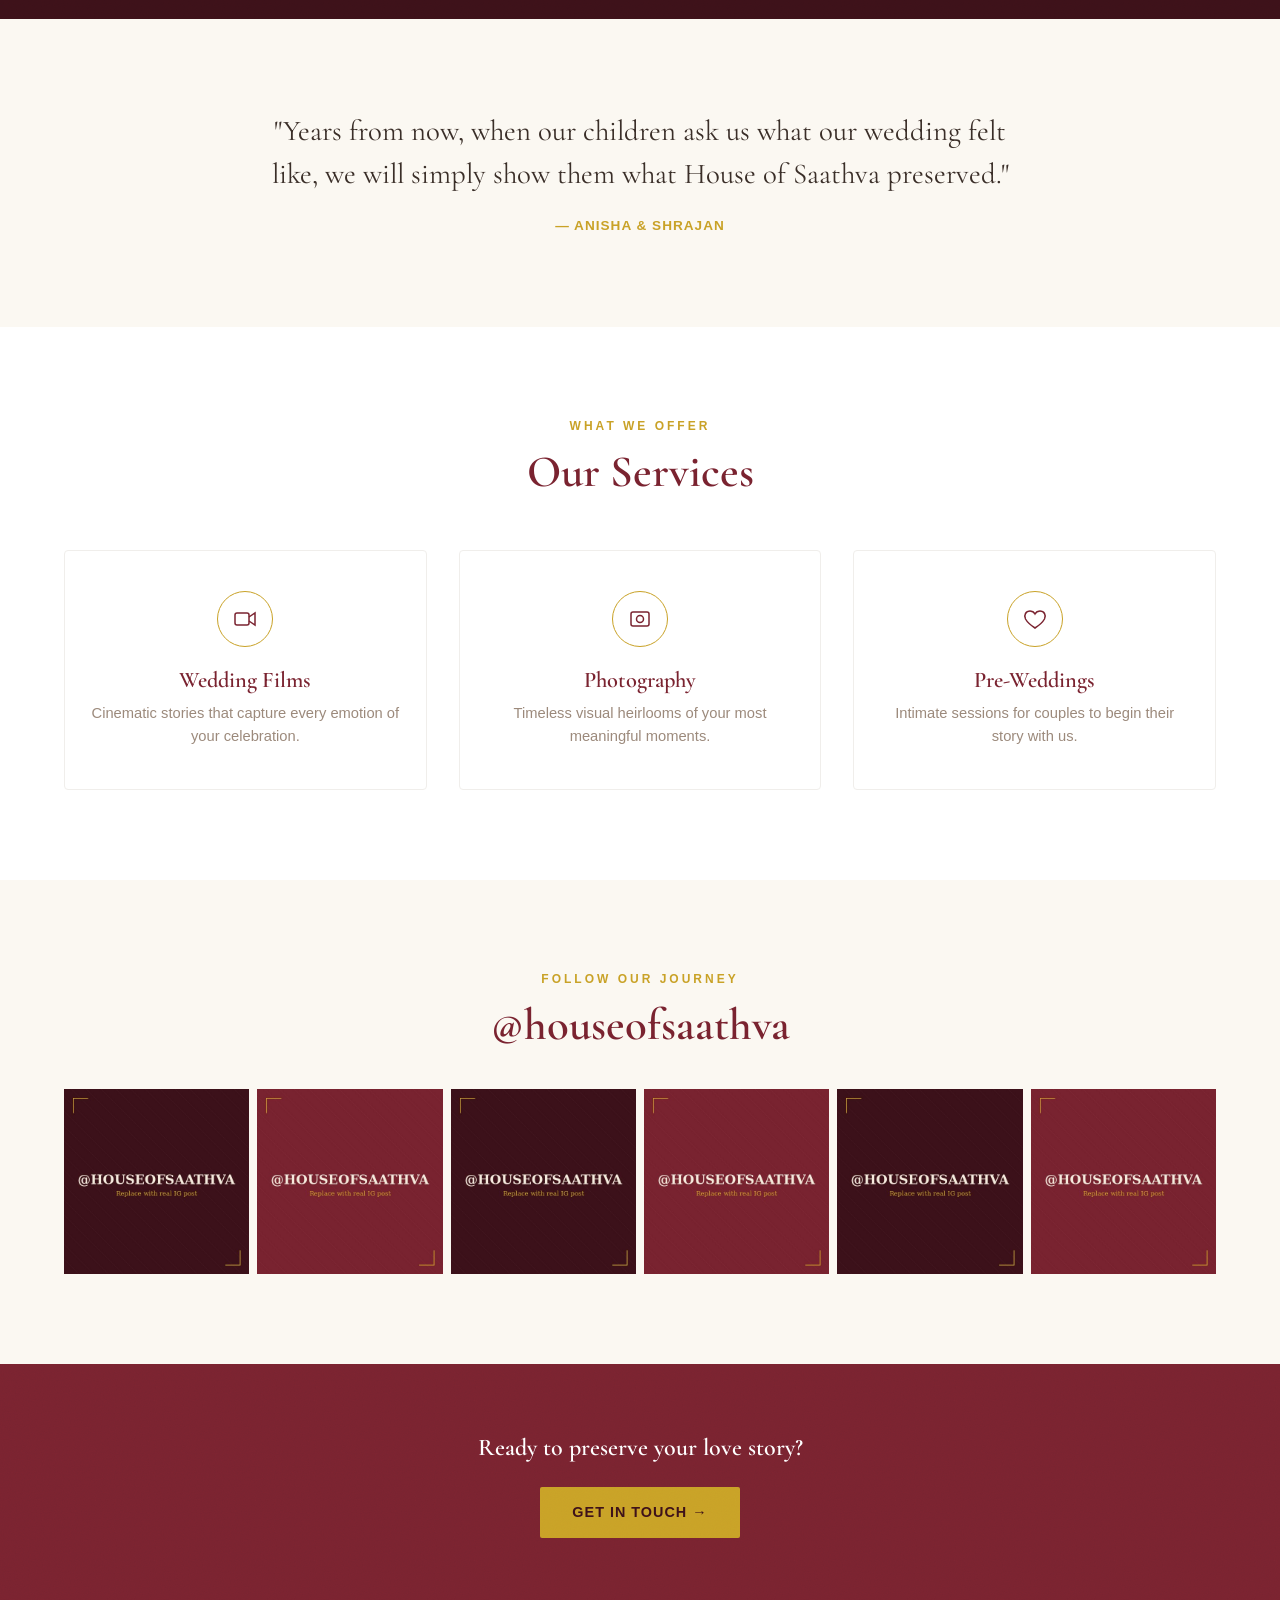
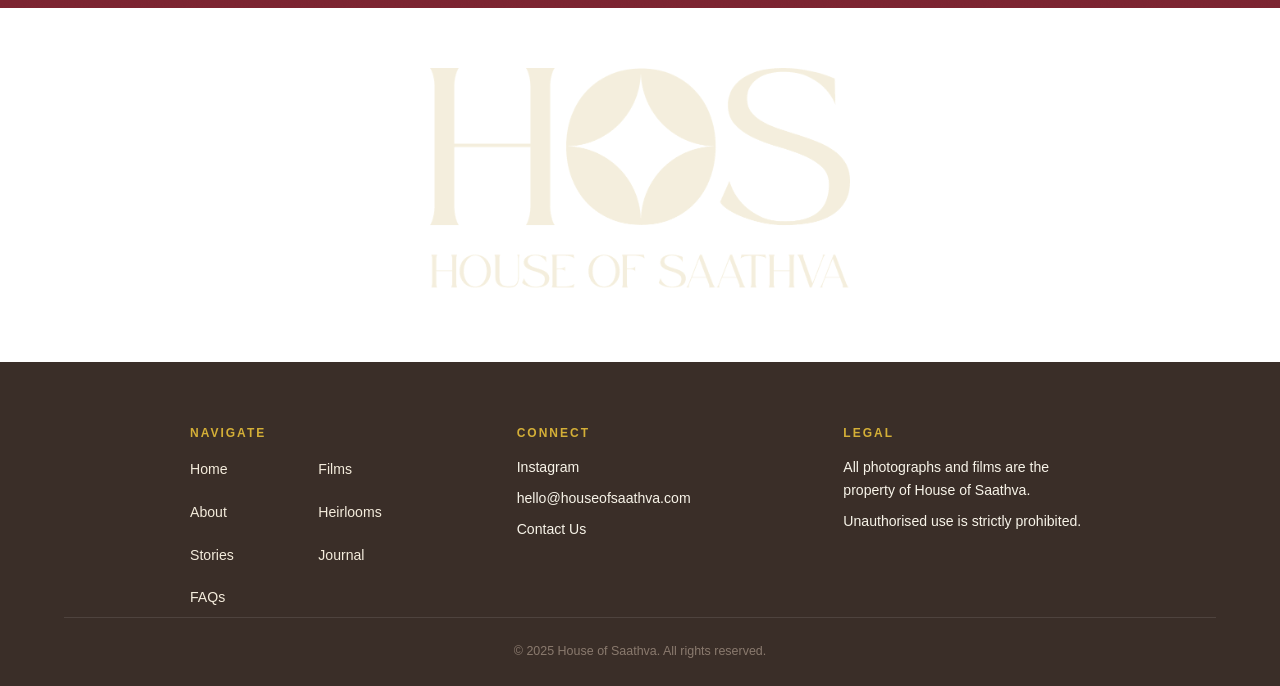
==== commit 77fb8ee4: "footer logo" ====
--- a/HouseOfSaathva-website/index.html
+++ b/HouseOfSaathva-website/index.html
@@ -238,26 +238,33 @@
   <a href="contact.html" class="btn btn-gold">Get in Touch →</a>
 </section>
 
+<div class="footer-brand-image">
+    <img src="images/HOS_Red_Short_Logo.png" alt="House of Saathva Logo">
+</div>
+
 <!-- ===================== FOOTER ===================== -->
 <footer class="site-footer">
   <div class="container">
     <div class="footer-grid">
+      
       <div class="footer-col">
-        <div class="footer-brand">House of Saathva</div>
-        <div class="footer-tagline">Where Love Outlives Time.</div>
-        <p>Wedding Films & Photography</p>
-        <p>Mangalore, India · Available Worldwide</p>
-      </div>
-      <div class="footer-col">
-        <h4>Navigate</h4>
+    <h4>NAVIGATE</h4>
+
+    <div class="footer-nav-grid">
+
         <a href="index.html">Home</a>
+        <a href="films.html">Films</a>
+
         <a href="about.html">About</a>
+        <a href="heirlooms.html">Heirlooms</a>
+
         <a href="stories.html">Stories</a>
-        <a href="films.html">Films</a>
-        <a href="heirlooms.html">Heirlooms</a>
         <a href="journal.html">Journal</a>
+
         <a href="faqs.html">FAQs</a>
-      </div>
+
+    </div>
+</div>
       <div class="footer-col">
         <h4>Connect</h4>
         <a href="https://instagram.com/houseofsaathva" target="_blank">Instagram</a>
--- a/HouseOfSaathva-website/css/style.css
+++ b/HouseOfSaathva-website/css/style.css
@@ -756,14 +756,20 @@
 /* ===================== FOOTER ===================== */
 .site-footer {
   background: var(--dark);
+ /* background-image: url('../images/HOS_Red_Short_Logo.png');
+  background-repeat: no-repeat;
+  background-position: center;
+  background-size: contain;
+  background-size: 350px 180px; */
   color: var(--cream);
   padding: 64px 0 24px;
 }
-.footer-grid {
-  display: grid;
-  grid-template-columns: 1.4fr 1fr 1fr 1fr;
-  gap: 40px;
-  margin-bottom: 40px;
+.footer-grid{
+    display:grid;
+    grid-template-columns:1fr 1fr 1fr;
+    gap:80px;
+    max-width:900px;
+    margin:0 auto;
 }
 .footer-col h4 {
   color: var(--gold-light);
@@ -780,7 +786,7 @@
   margin-bottom: 6px;
 }
 .footer-tagline { font-style: normal; color: var(--gold-light); margin-bottom: 14px; font-family: var(--font-display); }
-.footer-col p, .footer-col a { font-size: 0.88rem; color: #C9B8A8; display: block; margin-bottom: 8px; }
+.footer-col p, .footer-col a { font-size: 0.88rem; color: #F8F4E9; display: block; margin-bottom: 8px; }
 .footer-col a:hover { color: var(--gold-light); }
 .footer-bottom {
   border-top: 1px solid rgba(255,255,255,0.1);
@@ -788,6 +794,21 @@
   text-align: center;
   font-size: 0.78rem;
   color: #8A7A6E;
+}
+/* Footer Brand Logo */
+
+.footer-brand-image{
+    display:flex;
+    justify-content:center;
+    align-items:center;
+    margin:60px 0;
+}
+
+.footer-brand-image img{
+    width:420px;
+    max-width:90%;
+    height:auto;
+    opacity:0.95;
 }
 
 /* ===================== UTILITY ===================== */
@@ -828,14 +849,6 @@
 @media (prefers-reduced-motion: reduce) {
   * { animation: none !important; transition: none !important; }
 }
-<<<<<<< HEAD
-=======
-
-/* ===========================
-   Header Logo
-=========================== */
-
->>>>>>> 4bf33c6318396ee8cd5831388a068500fd2ad302
 .logo{
     display:flex;
     align-items:center;
@@ -848,11 +861,23 @@
     display:block;
     transition:0.3s ease;
 }
-
-<<<<<<< HEAD
-
-=======
->>>>>>> 4bf33c6318396ee8cd5831388a068500fd2ad302
 .logo-img:hover{
     transform:scale(1.05);
 }
+
+.footer-nav-grid{
+    display:grid;
+    grid-template-columns:1fr 1fr;
+    gap:12px 10px;
+    margin-top:18px;
+}
+
+.footer-nav-grid a{
+    color:var(--cream);
+    text-decoration:none;
+    transition:0.3s;
+}
+
+.footer-nav-grid a:hover{
+    color:var(--gold);
+}
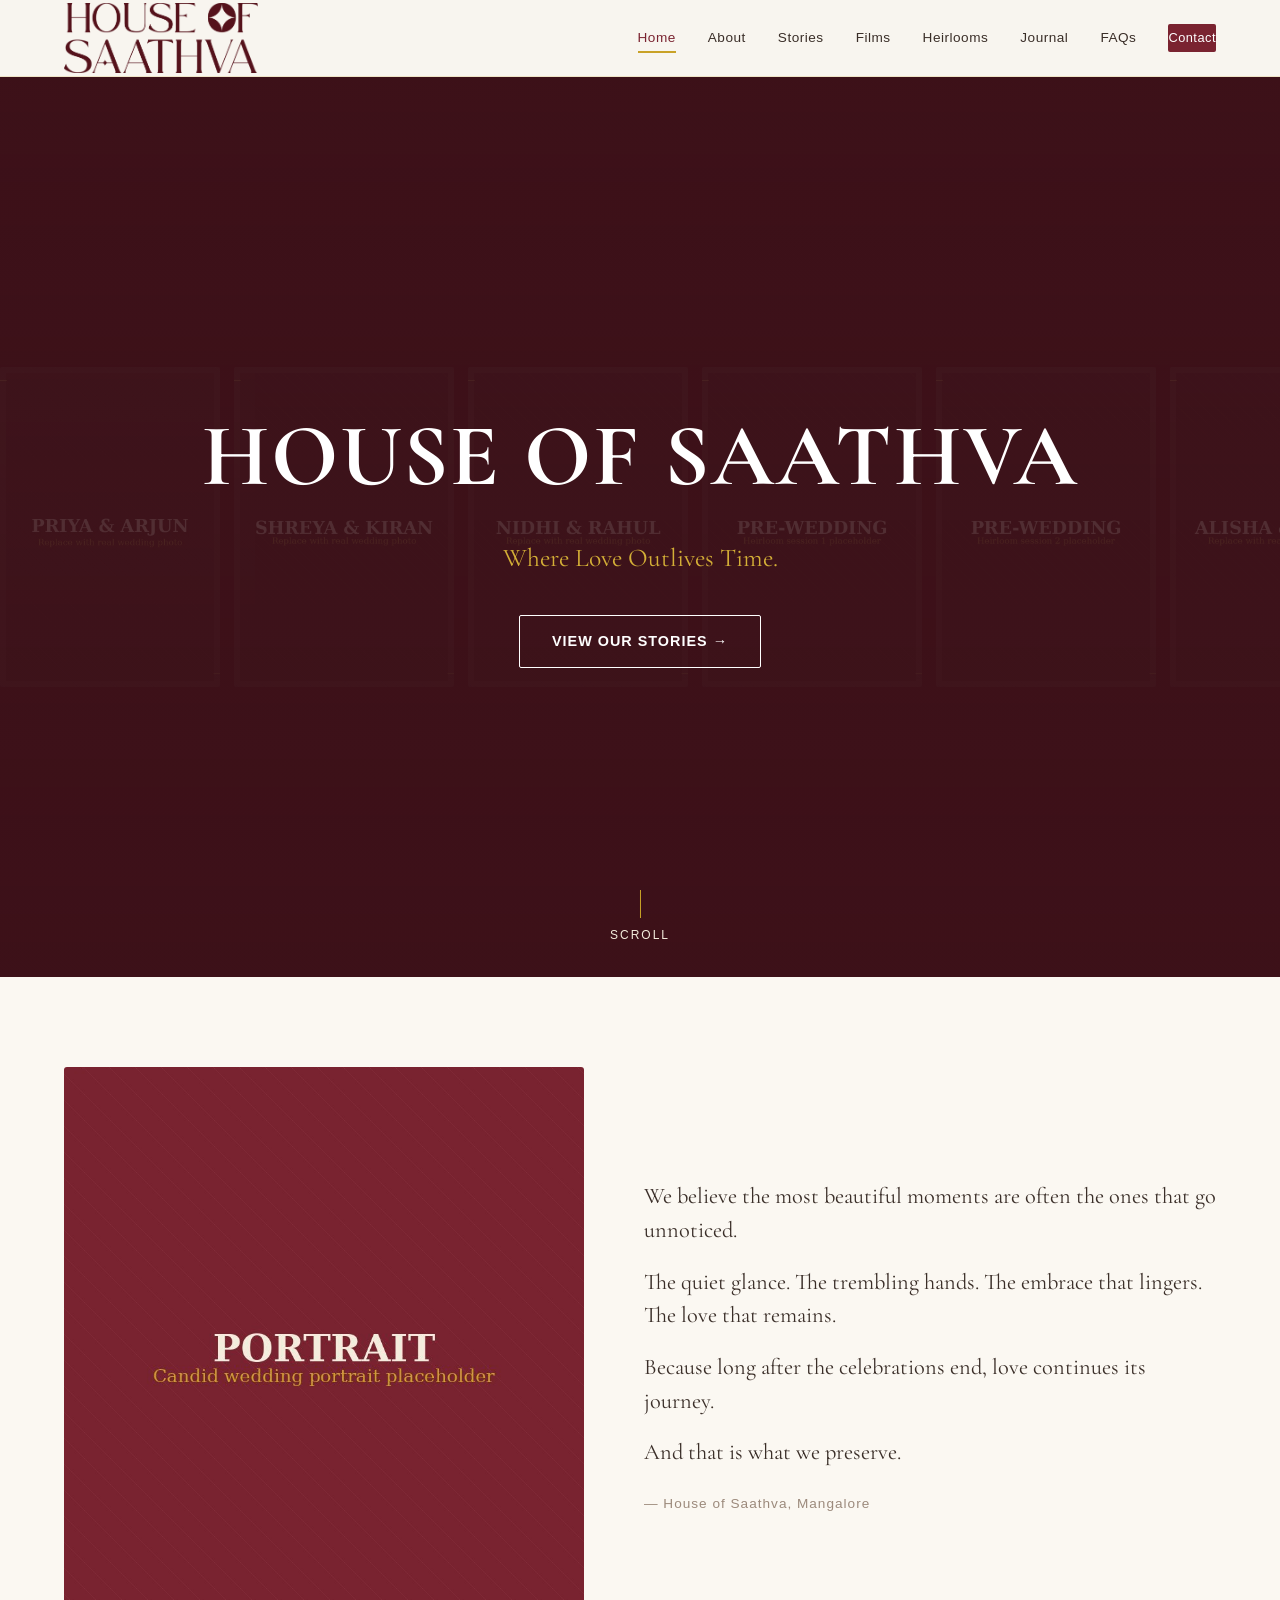
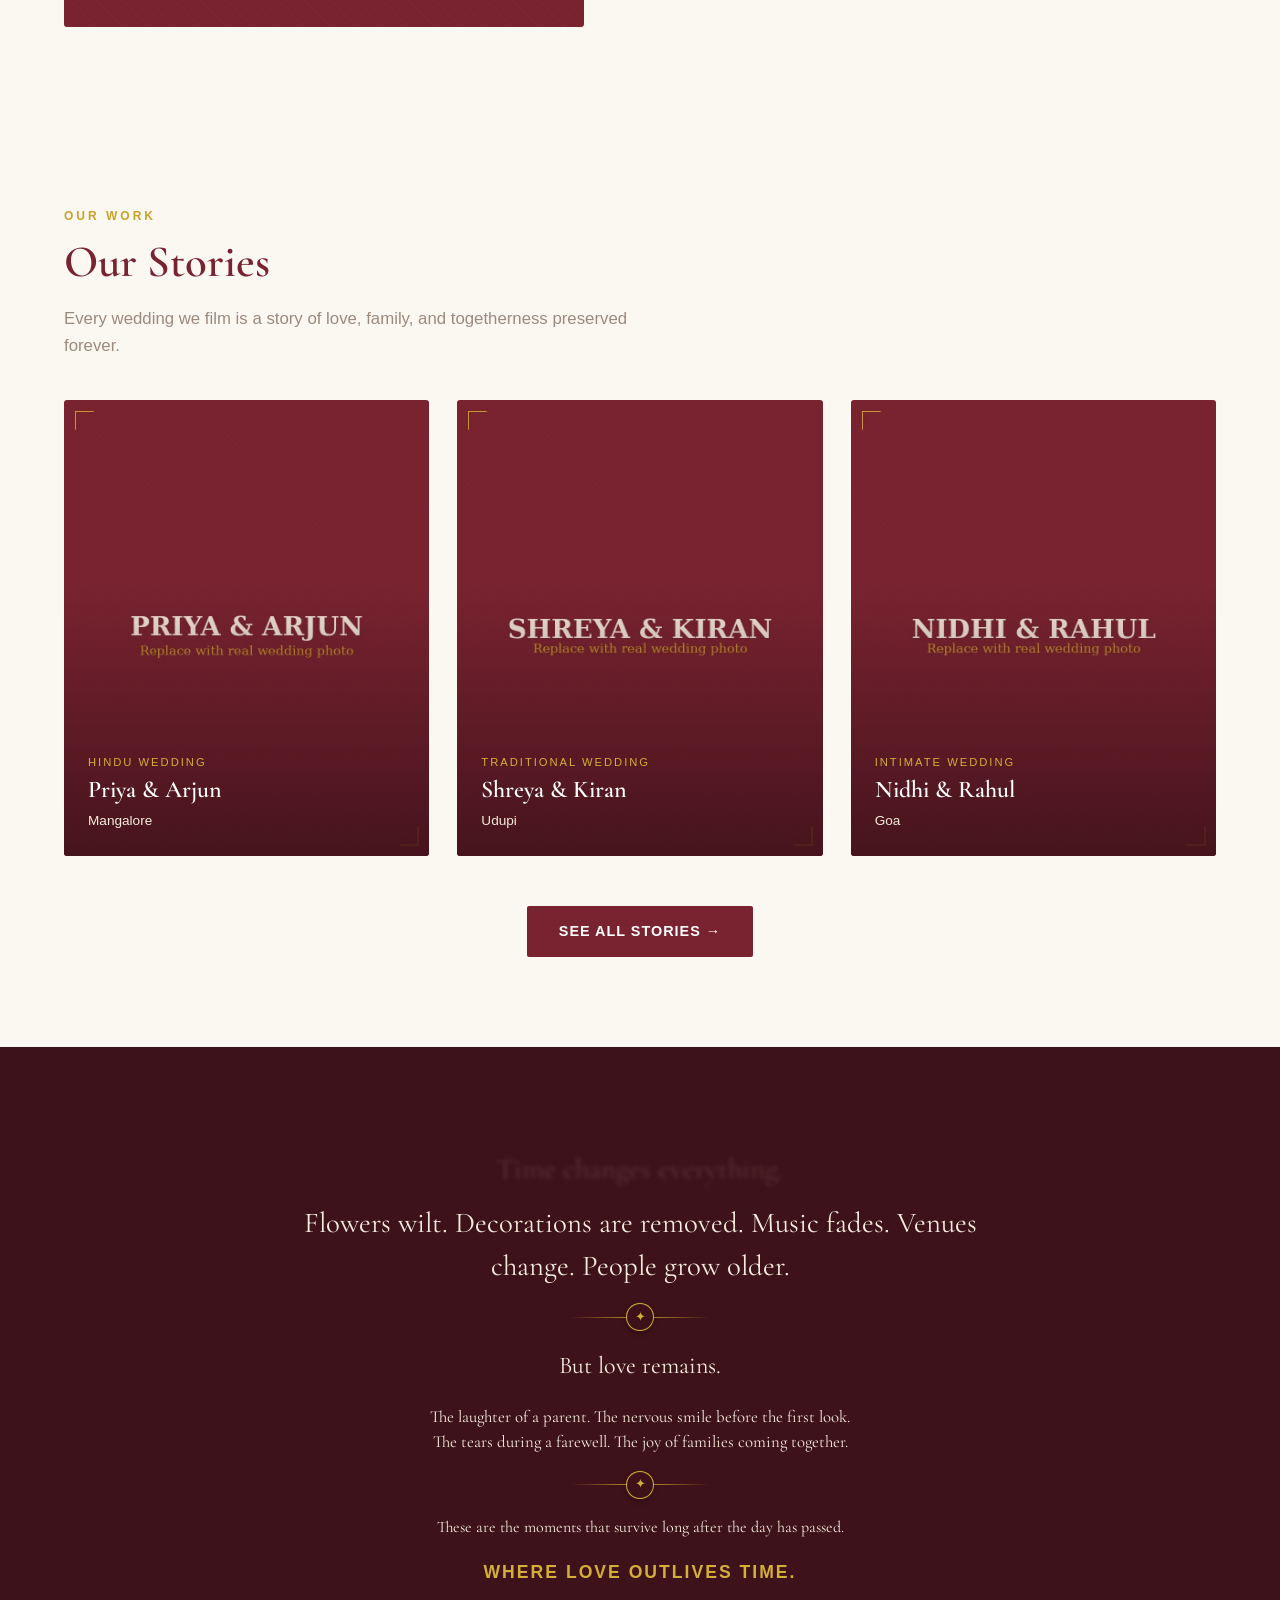
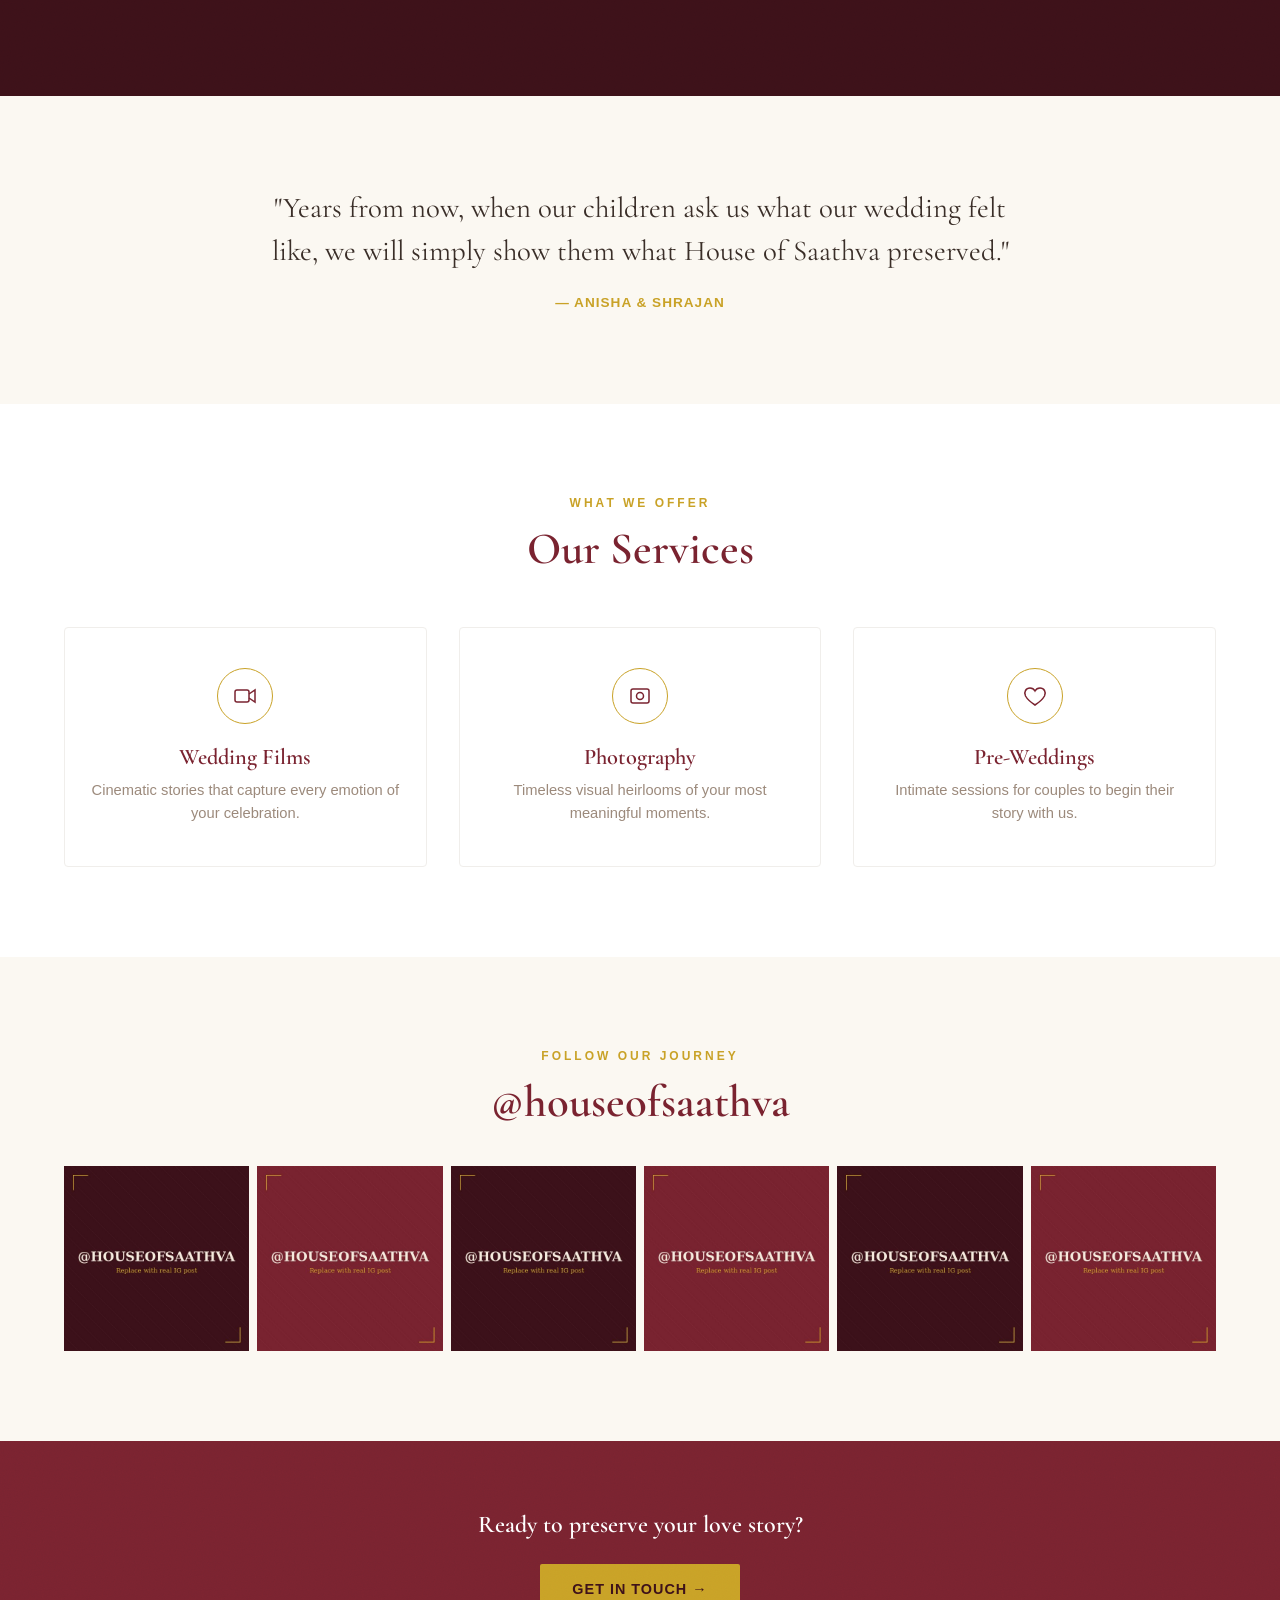
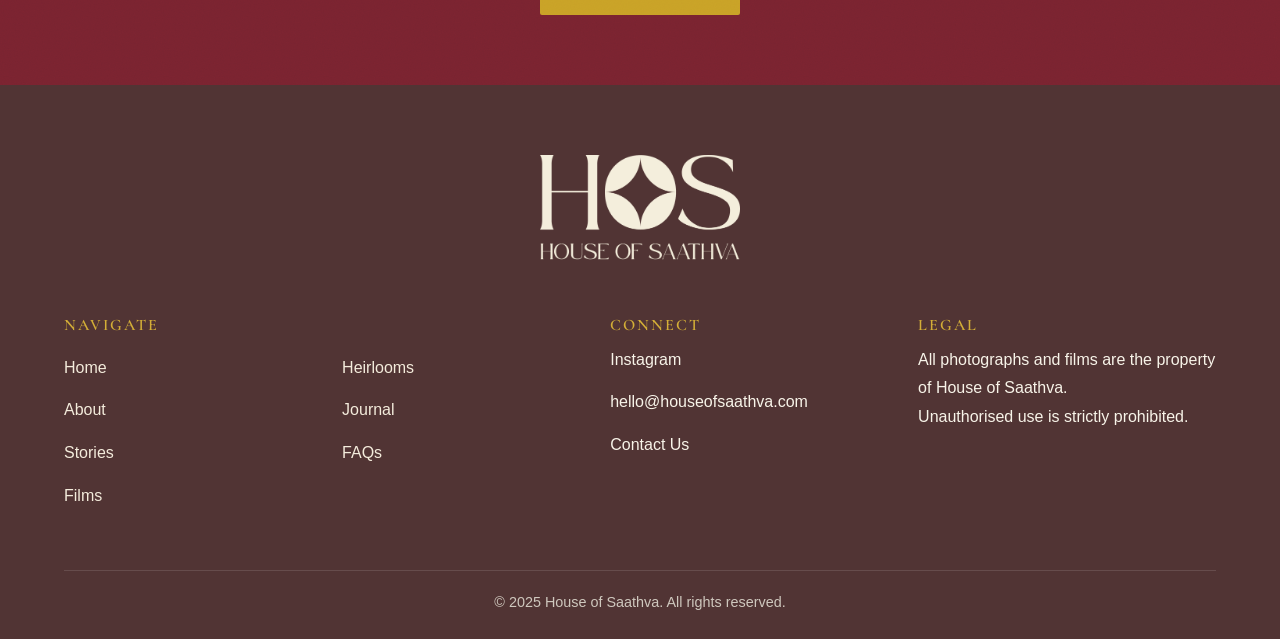
==== commit e988c1a5: "website addition chnages" ====
--- a/HouseOfSaathva-website/index.html
+++ b/HouseOfSaathva-website/index.html
@@ -238,47 +238,75 @@
   <a href="contact.html" class="btn btn-gold">Get in Touch →</a>
 </section>
 
-<div class="footer-brand-image">
-    <img src="images/HOS_Red_Short_Logo.png" alt="House of Saathva Logo">
-</div>
-
 <!-- ===================== FOOTER ===================== -->
 <footer class="site-footer">
-  <div class="container">
-    <div class="footer-grid">
-      
-      <div class="footer-col">
-    <h4>NAVIGATE</h4>
-
-    <div class="footer-nav-grid">
-
-        <a href="index.html">Home</a>
-        <a href="films.html">Films</a>
-
-        <a href="about.html">About</a>
-        <a href="heirlooms.html">Heirlooms</a>
-
-        <a href="stories.html">Stories</a>
-        <a href="journal.html">Journal</a>
-
-        <a href="faqs.html">FAQs</a>
-
-    </div>
-</div>
-      <div class="footer-col">
-        <h4>Connect</h4>
-        <a href="https://instagram.com/houseofsaathva" target="_blank">Instagram</a>
-        <a href="mailto:hello@houseofsaathva.com">hello@houseofsaathva.com</a>
-        <a href="contact.html">Contact Us</a>
-      </div>
-      <div class="footer-col">
-        <h4>Legal</h4>
-        <p>All photographs and films are the property of House of Saathva.</p>
-        <p>Unauthorised use is strictly prohibited.</p>
-      </div>
-    </div>
-    <div class="footer-bottom">© 2025 House of Saathva. All rights reserved.</div>
-  </div>
+
+    <div class="footer-logo">
+        <img src="images/HOS_Red_Short_Logo.png" alt="House of Saathva">
+    </div>
+
+    <div class="container">
+
+        <div class="footer-grid">
+
+            <!-- NAVIGATE -->
+            <div class="footer-col">
+
+                <h4>NAVIGATE</h4>
+
+                <div class="footer-nav-grid">
+
+                    <ul>
+                        <li><a href="index.html">Home</a></li>
+                        <li><a href="about.html">About</a></li>
+                        <li><a href="stories.html">Stories</a></li>
+                        <li><a href="films.html">Films</a></li>
+                    </ul>
+
+                    <ul>
+                        <li><a href="heirlooms.html">Heirlooms</a></li>
+                        <li><a href="journal.html">Journal</a></li>
+                        <li><a href="faqs.html">FAQs</a></li>
+                    </ul>
+
+                </div>
+
+            </div>
+
+            <!-- CONNECT -->
+            <div class="footer-col">
+
+                <h4>CONNECT</h4>
+
+                <ul>
+                    <li><a href="#">Instagram</a></li>
+                    <li><a href="mailto:hello@houseofsaathva.com">hello@houseofsaathva.com</a></li>
+                    <li><a href="contact.html">Contact Us</a></li>
+                </ul>
+
+            </div>
+
+            <!-- LEGAL -->
+            <div class="footer-col">
+
+                <h4>LEGAL</h4>
+
+                <p>All photographs and films are the property of House of Saathva.</p>
+
+                <p>Unauthorised use is strictly prohibited.</p>
+
+            </div>
+
+        </div>
+
+        <hr>
+
+        <p class="copyright">
+            © 2025 House of Saathva. All rights reserved.
+        </p>
+
+    </div>
+
 </footer>
 
 <script src="js/main.js"></script>
--- a/HouseOfSaathva-website/css/style.css
+++ b/HouseOfSaathva-website/css/style.css
@@ -593,7 +593,7 @@
   color: var(--maroon);
   margin: 0 auto 14px;
 }
-.value-item h4 { font-size: 1.1rem; margin-bottom: 6px; color: var(--maroon); }
+.value-item h4 { font-size: 1.1rem; margin-bottom: 6px; color: var(--gold-light); }
 .value-item p { font-size: 0.8rem; color: var(--gray); font-style: normal; }
 
 /* ===================== INSTAGRAM GRID ===================== */
@@ -754,63 +754,86 @@
 .form-status.error { display: block; background: #FBEAEA; color: #A12E2E; }
 
 /* ===================== FOOTER ===================== */
-.site-footer {
-  background: var(--dark);
- /* background-image: url('../images/HOS_Red_Short_Logo.png');
-  background-repeat: no-repeat;
-  background-position: center;
-  background-size: contain;
-  background-size: 350px 180px; */
-  color: var(--cream);
-  padding: 64px 0 24px;
-}
+.site-footer{
+
+    background: rgba(58,25,25,0.88);
+    backdrop-filter: blur(10px);
+    padding:70px 0 25px;
+    color:#F8F4E9;
+}
+.footer-logo{
+    width: 100%;
+    display: flex;
+    justify-content: center;
+    align-items: center;
+    margin: 0 auto 50px;
+    text-align: center;
+}
+
+.footer-logo img{
+    width: 200px;      /* Adjust size here */
+    max-width: 90%;
+    height: auto;
+    display: block;
+}
+
 .footer-grid{
     display:grid;
-    grid-template-columns:1fr 1fr 1fr;
-    gap:80px;
-    max-width:900px;
-    margin:0 auto;
-}
-.footer-col h4 {
-  color: var(--gold-light);
-  font-size: 0.75rem;
-  letter-spacing: 2px;
-  text-transform: uppercase;
-  margin-bottom: 16px;
-  font-family: var(--font-body);
-}
-.footer-brand {
-  font-family: var(--font-display);
-  font-size: 1.6rem;
-  color: var(--white);
-  margin-bottom: 6px;
-}
-.footer-tagline { font-style: normal; color: var(--gold-light); margin-bottom: 14px; font-family: var(--font-display); }
-.footer-col p, .footer-col a { font-size: 0.88rem; color: #F8F4E9; display: block; margin-bottom: 8px; }
-.footer-col a:hover { color: var(--gold-light); }
-.footer-bottom {
-  border-top: 1px solid rgba(255,255,255,0.1);
-  padding-top: 24px;
-  text-align: center;
-  font-size: 0.78rem;
-  color: #8A7A6E;
-}
-/* Footer Brand Logo */
-
-.footer-brand-image{
-    display:flex;
-    justify-content:center;
-    align-items:center;
-    margin:60px 0;
-}
-
-.footer-brand-image img{
-    width:420px;
-    max-width:90%;
-    height:auto;
-    opacity:0.95;
-}
-
+    grid-template-columns:1.8fr 1fr 1fr;
+    gap:10px;
+
+}
+
+.footer-nav-grid{
+    display:grid;
+    grid-template-columns:1fr 1fr;
+    gap:90px;
+
+}
+
+.footer-nav-grid ul,
+.footer-col ul{
+    list-style:none;
+    padding:0;
+}
+
+.footer-nav-grid li,
+.footer-col li{
+    margin-bottom:14px;
+}
+
+.footer-col h4{
+    color:#D4AF37;
+    margin-bottom:10px;
+    letter-spacing:2px;
+}
+
+.footer-col a,
+.footer-col p{
+    color:#F8F4E9;
+    text-decoration:none;
+    line-height:1.8;
+}
+
+.footer-col a:hover{
+    color:#D4AF37;
+}
+
+.site-footer hr{
+    margin:45px 0 20px;
+    border:0;
+    border-top:1px solid rgba(255,255,255,.12);
+}
+
+.copyright{
+
+    text-align:center;
+
+    color:#CFC8BE;
+
+    font-size:.9rem;
+
+}
 /* ===================== UTILITY ===================== */
 .mt-0 { margin-top: 0; }
 .reveal { opacity: 0; transform: translateY(24px); transition: opacity 0.7s ease, transform 0.7s ease; }
@@ -868,7 +891,7 @@
 .footer-nav-grid{
     display:grid;
     grid-template-columns:1fr 1fr;
-    gap:12px 10px;
+    gap:12px 20px;
     margin-top:18px;
 }
 
@@ -880,4 +903,23 @@
 
 .footer-nav-grid a:hover{
     color:var(--gold);
+}
+.logo img{
+    height:70px;
+    width:auto;
+    display:block;
+    object-fit:contain;
+}
+
+.site-header{
+    position:sticky;
+    top:0;
+    z-index:1000;
+    background:#F8F5EF;
+}
+
+.site-header .container{
+    display:flex;
+    justify-content:space-between;
+    align-items:center;
 }
